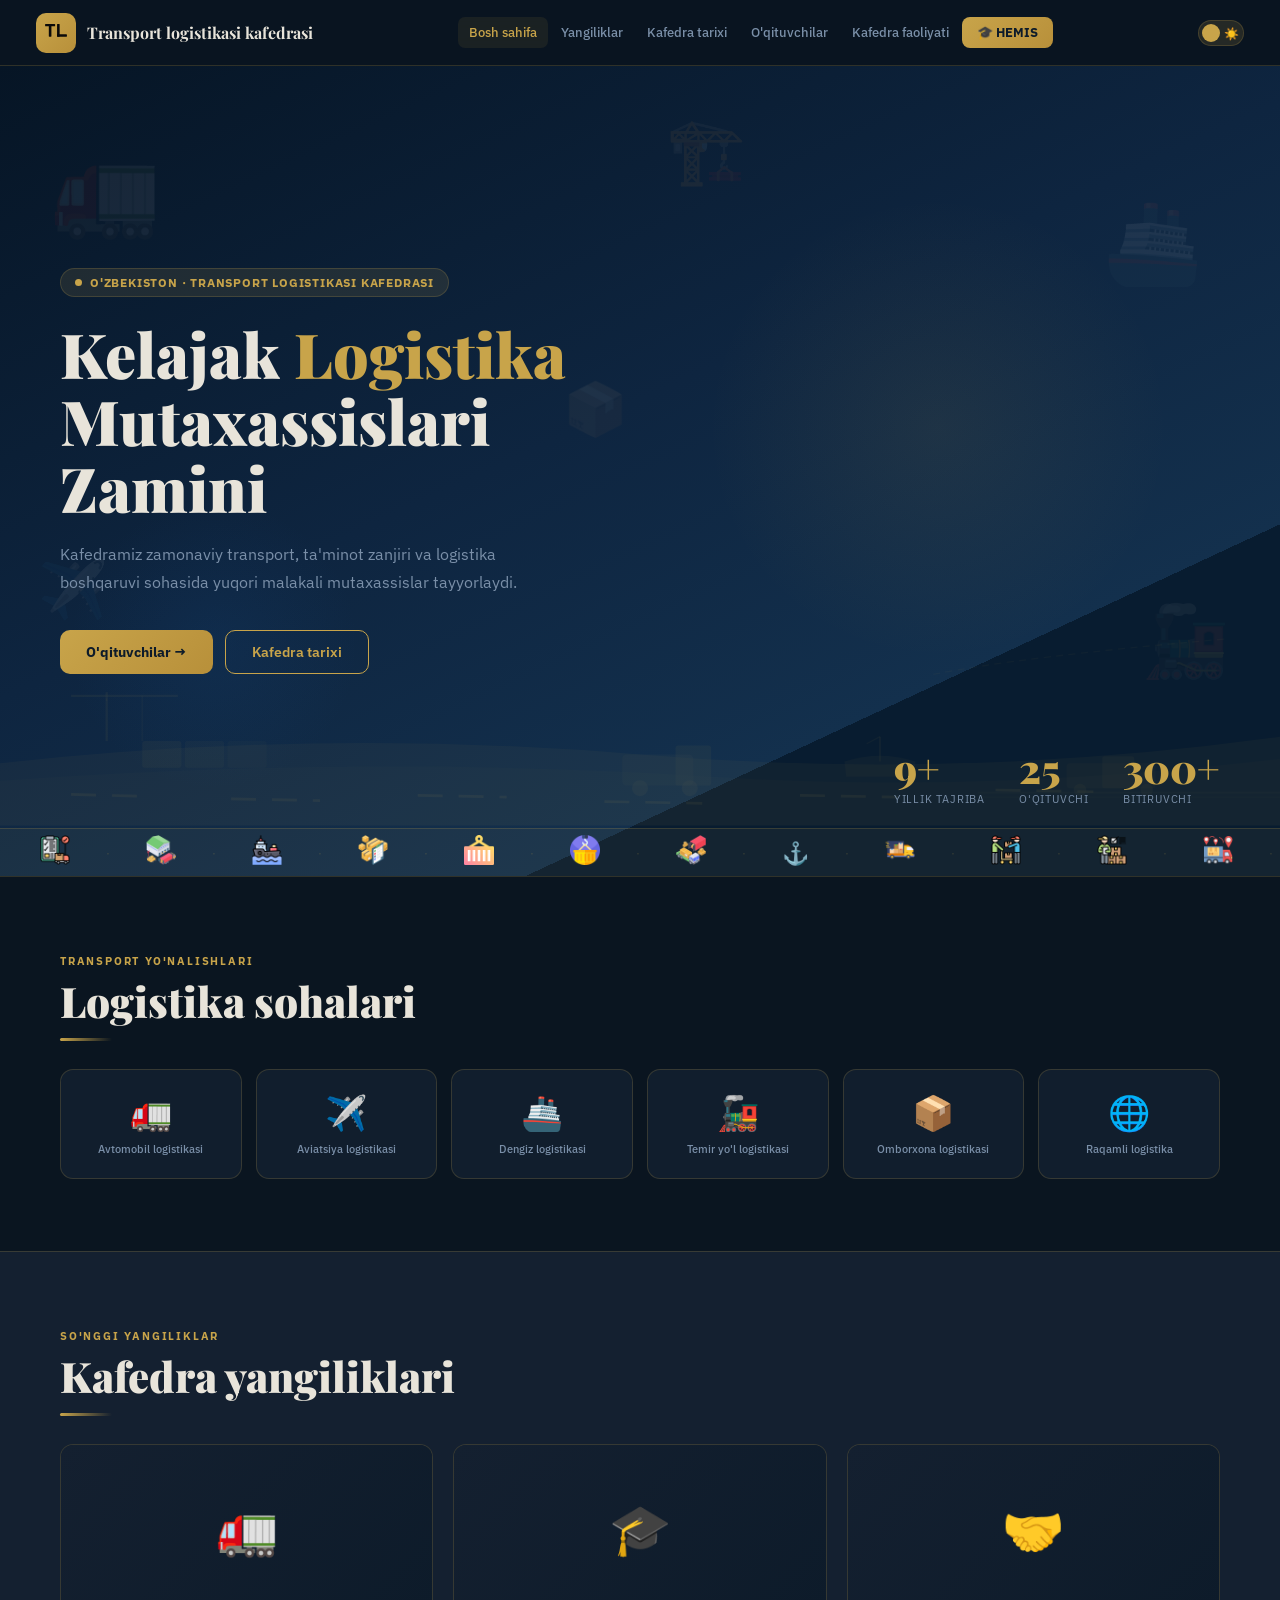
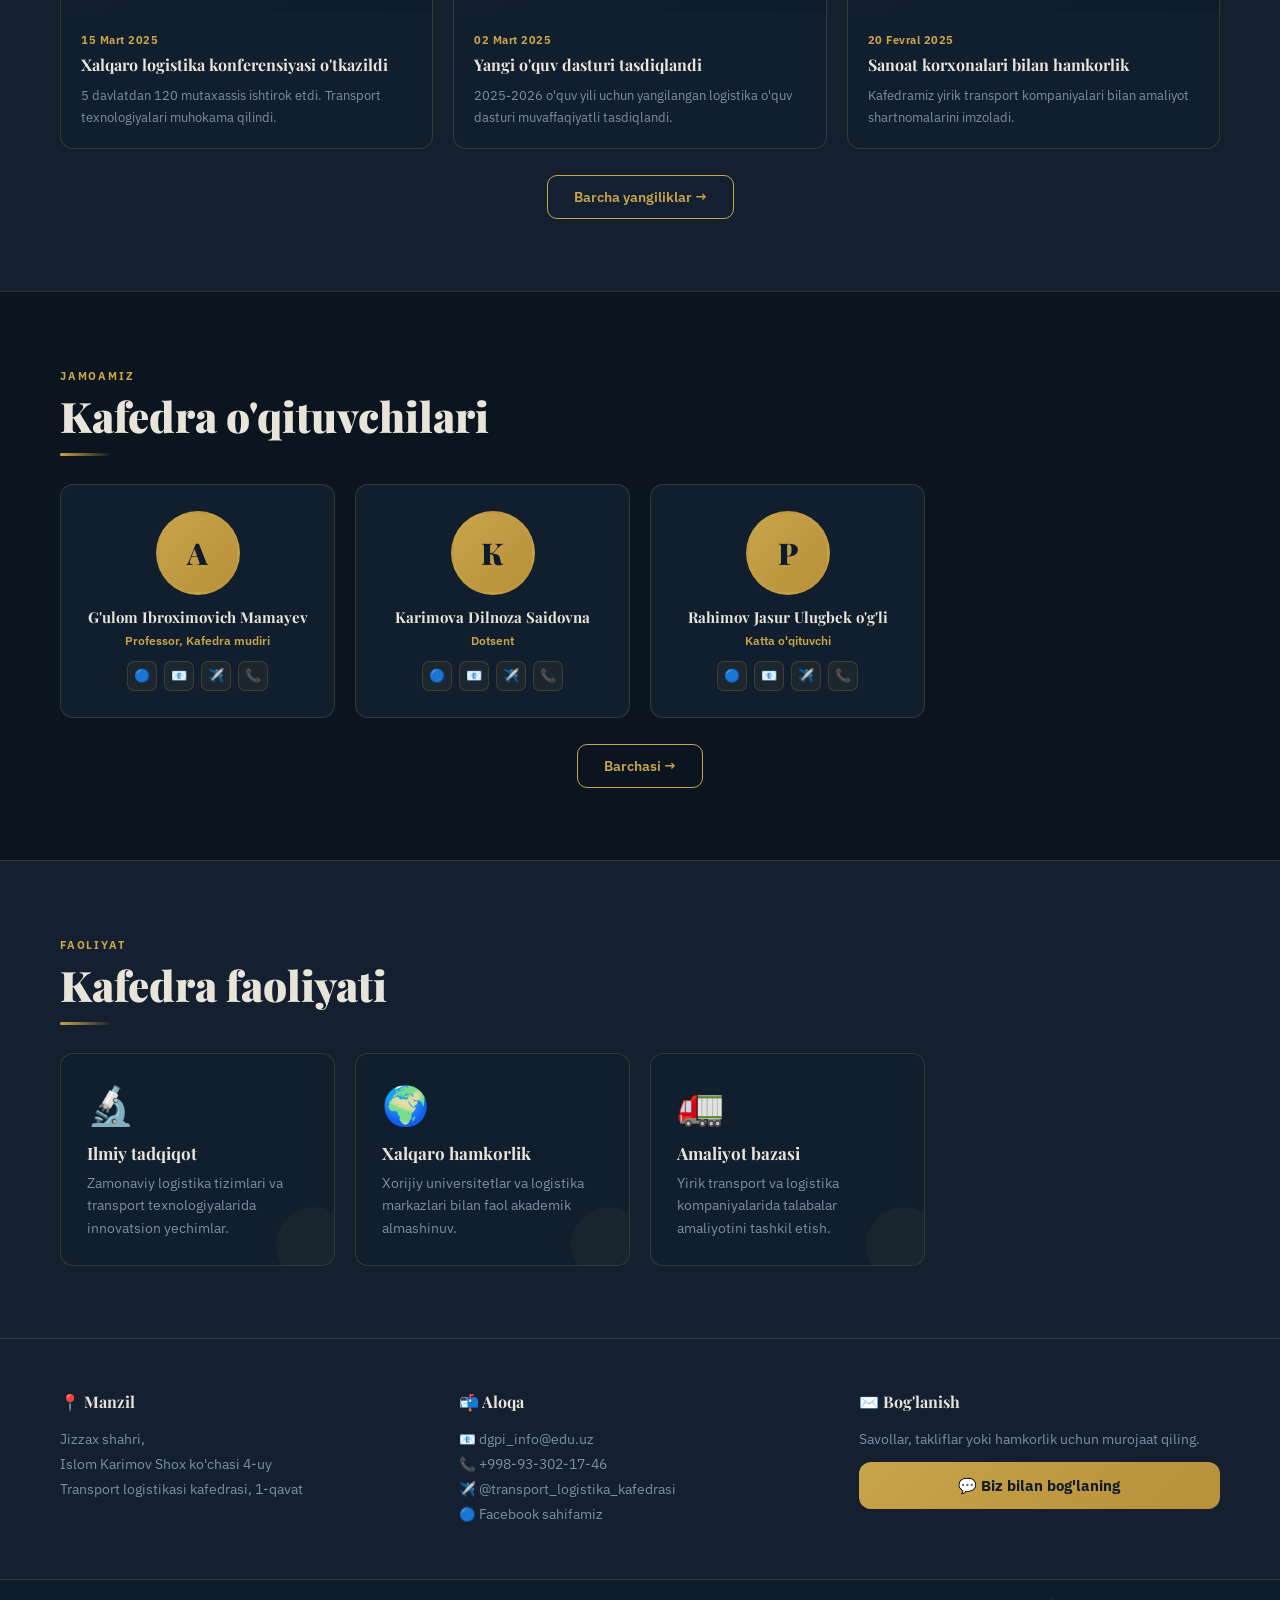
==== index.html @ 326d1587 "Add files via upload" ====
<!doctype html>
<html lang="uz" data-theme="dark">
  <head>
    <meta charset="UTF-8" />
    <meta name="viewport" content="width=device-width, initial-scale=1.0" />
    <title>Transport logistikasi kafedrasi</title>
    <link rel="preconnect" href="https://fonts.googleapis.com" />
    <link
      href="https://fonts.googleapis.com/css2?family=Playfair+Display:wght@400;700;900&family=IBM+Plex+Sans:wght@300;400;500;600&display=swap"
      rel="stylesheet"
    />
    <link rel="stylesheet" href="./style.css" />
    <link rel="icon" href="./images/icons/logo.png" />
  </head>
  <body>
    <!-- NAV -->
    <nav>
      <div class="nav-logo" onclick="showPage('home')">
        <div class="logo-box">
          <svg
            width="680"
            height="680"
            viewBox="0 0 680 680"
            xmlns="http://www.w3.org/2000/svg"
          >
            <g fill="#0a0a0a">
              <rect x="155" y="185" width="170" height="42" rx="8" />
              <rect x="218" y="185" width="44" height="220" rx="8" />
              <rect x="358" y="185" width="44" height="220" rx="8" />
              <rect x="358" y="363" width="168" height="42" rx="8" />
            </g>
          </svg>
        </div>
        <span>Transport logistikasi kafedrasi</span>
      </div>

      <div class="nav-center" id="navLinks">
        <a href="#" onclick="showPage('home')" id="nav-home" class="active"
          >Bosh sahifa</a
        >
        <a href="#" onclick="showPage('news')" id="nav-news">Yangiliklar</a>
        <a href="#" onclick="showPage('history')" id="nav-history"
          >Kafedra tarixi</a
        >
        <a href="#" onclick="showPage('teachers')" id="nav-teachers"
          >O'qituvchilar</a
        >
        <a href="#" onclick="showPage('activities')" id="nav-activities"
          >Kafedra faoliyati</a
        >
        <a href="https://hemis.uz" target="_blank" class="hemis-btn"
          >🎓 HEMIS</a
        >
      </div>

      <div class="nav-right">
        <div
          class="theme-toggle"
          id="themeToggle"
          onclick="toggleTheme()"
          title="Tun/Kun rejimi"
        >
          <span class="ti moon">🌙</span>
          <span class="ti sun">☀️</span>
        </div>
        <button class="burger" onclick="toggleBurger()">
          <span></span><span></span><span></span>
        </button>
      </div>
    </nav>

    <!-- ====== HOME ====== -->
    <div class="page active" id="page-home">
      <!-- HERO -->
      <section id="hero">
        <div class="hero-sky"></div>
        <div class="hero-glow"></div>
        <div class="hero-glow2"></div>

        <div class="float-icons">
          <div class="fi">🚛</div>
          <div class="fi">✈️</div>
          <div class="fi">🚢</div>
          <div class="fi">🚂</div>
          <div class="fi">📦</div>
          <div class="fi">🏗️</div>
        </div>

        <!-- Port/Road SVG scene -->
        <svg
          class="hero-scene-svg"
          viewBox="0 0 1440 220"
          preserveAspectRatio="none"
          xmlns="http://www.w3.org/2000/svg"
        >
          <!-- Sky horizon -->
          <path
            d="M0 150 Q360 110 720 140 Q1080 170 1440 120 L1440 220 L0 220Z"
            fill="rgba(200,164,74,0.25)"
          />
          <path
            d="M0 170 Q400 140 800 165 Q1100 185 1440 145 L1440 220 L0 220Z"
            fill="rgba(200,164,74,0.12)"
          />
          <!-- Road dashes -->
          <line
            x1="80"
            y1="185"
            x2="160"
            y2="187"
            stroke="rgba(200,164,74,0.55)"
            stroke-width="3"
            stroke-dasharray="28 18"
          />
          <line
            x1="260"
            y1="190"
            x2="360"
            y2="192"
            stroke="rgba(200,164,74,0.55)"
            stroke-width="3"
            stroke-dasharray="28 18"
          />
          <line
            x1="470"
            y1="186"
            x2="570"
            y2="188"
            stroke="rgba(200,164,74,0.55)"
            stroke-width="3"
            stroke-dasharray="28 18"
          />
          <line
            x1="680"
            y1="193"
            x2="790"
            y2="195"
            stroke="rgba(200,164,74,0.55)"
            stroke-width="3"
            stroke-dasharray="28 18"
          />
          <line
            x1="900"
            y1="186"
            x2="1010"
            y2="188"
            stroke="rgba(200,164,74,0.55)"
            stroke-width="3"
            stroke-dasharray="28 18"
          />
          <line
            x1="1120"
            y1="180"
            x2="1230"
            y2="182"
            stroke="rgba(200,164,74,0.55)"
            stroke-width="3"
            stroke-dasharray="28 18"
          />
          <!-- Shipping containers -->
          <rect
            x="160"
            y="125"
            width="44"
            height="30"
            rx="3"
            fill="rgba(200,164,74,0.28)"
          />
          <rect
            x="208"
            y="125"
            width="44"
            height="30"
            rx="3"
            fill="rgba(200,164,74,0.2)"
          />
          <rect
            x="256"
            y="125"
            width="44"
            height="30"
            rx="3"
            fill="rgba(200,164,74,0.14)"
          />
          <!-- Crane left -->
          <line
            x1="120"
            y1="70"
            x2="120"
            y2="125"
            stroke="rgba(200,164,74,0.35)"
            stroke-width="2.5"
          />
          <line
            x1="80"
            y1="74"
            x2="200"
            y2="74"
            stroke="rgba(200,164,74,0.35)"
            stroke-width="2.5"
          />
          <line
            x1="160"
            y1="74"
            x2="160"
            y2="125"
            stroke="rgba(200,164,74,0.22)"
            stroke-width="1.5"
          />
          <line
            x1="120"
            y1="80"
            x2="120"
            y2="74"
            stroke="rgba(200,164,74,0.3)"
            stroke-width="1.5"
            stroke-dasharray="3 3"
          />
          <!-- Truck silhouette -->
          <rect
            x="700"
            y="140"
            width="80"
            height="35"
            rx="5"
            fill="rgba(200,164,74,0.2)"
          />
          <rect
            x="760"
            y="130"
            width="40"
            height="45"
            rx="3"
            fill="rgba(200,164,74,0.28)"
          />
          <circle cx="720" cy="178" r="9" fill="rgba(200,164,74,0.35)" />
          <circle cx="776" cy="178" r="9" fill="rgba(200,164,74,0.35)" />
          <!-- Airplane path -->
          <path
            d="M1050 50 Q1150 30 1380 10"
            stroke="rgba(200,164,74,0.22)"
            stroke-width="1.5"
            stroke-dasharray="8 6"
            fill="none"
          />
          <!-- Ship -->
          <path
            d="M950 148 Q990 135 1030 148 L1028 165 L952 165 Z"
            fill="rgba(200,164,74,0.2)"
          />
          <line
            x1="990"
            y1="120"
            x2="990"
            y2="148"
            stroke="rgba(200,164,74,0.3)"
            stroke-width="2"
          />
          <line
            x1="975"
            y1="128"
            x2="990"
            y2="120"
            stroke="rgba(200,164,74,0.25)"
            stroke-width="1.5"
          />
          <!-- Train -->
          <rect
            x="1200"
            y="150"
            width="100"
            height="28"
            rx="4"
            fill="rgba(200,164,74,0.18)"
          />
          <rect
            x="1240"
            y="142"
            width="36"
            height="36"
            rx="3"
            fill="rgba(200,164,74,0.25)"
          />
          <circle cx="1215" cy="180" r="7" fill="rgba(200,164,74,0.3)" />
          <circle cx="1290" cy="180" r="7" fill="rgba(200,164,74,0.3)" />
          <line
            x1="1100"
            y1="183"
            x2="1440"
            y2="183"
            stroke="rgba(200,164,74,0.2)"
            stroke-width="2"
          />
          <line
            x1="1100"
            y1="188"
            x2="1440"
            y2="188"
            stroke="rgba(200,164,74,0.12)"
            stroke-width="1.5"
          />
        </svg>

        <div class="hero-content">
          <div class="hero-badge">
            <span class="pdot"></span>O'zbekiston · Transport logistikasi
            kafedrasi
          </div>
          <h1 class="htitle">
            Kelajak <span class="gold">Logistika</span
            ><br />Mutaxassislari<br />Zamini
          </h1>
          <p class="hdesc">
            Kafedramiz zamonaviy transport, ta'minot zanjiri va logistika
            boshqaruvi sohasida yuqori malakali mutaxassislar tayyorlaydi.
          </p>
          <div class="hactions">
            <a class="btn-p" href="#" onclick="showPage('teachers')"
              >O'qituvchilar →</a
            >
            <a class="btn-o" href="#" onclick="showPage('history')"
              >Kafedra tarixi</a
            >
          </div>
        </div>

        <div class="hstats">
          <div>
            <div class="sn">9+</div>
            <div class="sl">Yillik tajriba</div>
          </div>
          <div>
            <div class="sn">25</div>
            <div class="sl">O'qituvchi</div>
          </div>
          <div>
            <div class="sn">300+</div>
            <div class="sl">Bitiruvchi</div>
          </div>
        </div>

        <div class="ticker">
          <div class="ttrack">
            <span class="ico"
              ><img
                class="icon_transports"
                src="./images/icons/1.png"
                alt="Loading. . ." /></span
            ><span class="sep">·</span
            ><span class="ico"
              ><img
                class="icon_transports"
                src="./images/icons/2.png"
                alt="Loading. . ." /></span
            ><span class="sep">·</span
            ><span class="ico"
              ><img
                class="icon_transports"
                src="./images/icons/3.png"
                alt="Loading. . ." /></span
            ><span class="sep">·</span
            ><span class="ico"
              ><img
                class="icon_transports"
                src="./images/icons/4.png"
                alt="Loading. . ." /></span
            ><span class="sep">·</span
            ><span class="ico"
              ><img
                class="icon_transports"
                src="./images/icons/5.png"
                alt="Loading. . ." /></span
            ><span class="sep">·</span
            ><span class="ico"
              ><img
                class="icon_transports"
                src="./images/icons/6.png"
                alt="Loading. . ." /></span
            ><span class="sep">·</span
            ><span class="ico"
              ><img
                class="icon_transports"
                src="./images/icons/7.png"
                alt="Loading. . ." /></span
            ><span class="sep">·</span><span class="ico">⚓</span
            ><span class="sep">·</span
            ><span class="ico"
              ><img
                class="icon_transports"
                src="./images/icons/8.png"
                alt="Loading. . ." /></span
            ><span class="sep">·</span
            ><span class="ico"
              ><img
                class="icon_transports"
                src="./images/icons/9.png"
                alt="Loading. . ." /></span
            ><span class="sep">·</span
            ><span class="ico"
              ><img
                class="icon_transports"
                src="./images/icons/10.png"
                alt="Loading. . ." /></span
            ><span class="sep">·</span
            ><span class="ico"
              ><img
                class="icon_transports"
                src="./images/icons/11.png"
                alt="Loading. . ." /></span
            ><span class="sep">·</span>
            <span class="ico"
              ><img
                class="icon_transports"
                src="./images/icons/12.png"
                alt="Loading. . ." /></span
            ><span class="sep">·</span
            ><span class="ico"
              ><img
                class="icon_transports"
                src="./images/icons/13.png"
                alt="Loading. . ." /></span
            ><span class="sep">·</span
            ><span class="ico"
              ><img
                class="icon_transports"
                src="./images/icons/14.png"
                alt="Loading. . ." /></span
            ><span class="sep">·</span
            ><span class="ico"
              ><img
                class="icon_transports"
                src="./images/icons/8.png"
                alt="Loading. . ." /></span
            ><span class="sep">·</span
            ><span class="ico"
              ><img
                class="icon_transports"
                src="./images/icons/15.png"
                alt="Loading. . ." /></span
            ><span class="sep">·</span
            ><span class="ico"
              ><img
                class="icon_transports"
                src="./images/icons/16.png"
                alt="Loading. . ." /></span
            ><span class="sep">·</span
            ><span class="ico"
              ><img
                class="icon_transports"
                src="./images/icons/17.png"
                alt="Loading. . ." /></span
            ><span class="sep">·</span
            ><span class="ico"
              ><img
                class="icon_transports"
                src="./images/icons/18.png"
                alt="Loading. . ." /></span
            ><span class="sep">·</span
            ><span class="ico"
              ><img
                class="icon_transports"
                src="./images/icons/19.png"
                alt="Loading. . ." /></span
            ><span class="sep">·</span
            ><span class="ico"
              ><img
                class="icon_transports"
                src="./images/icons/20.png"
                alt="Loading. . ." /></span
            ><span class="sep">·</span
            ><span class="ico"
              ><img
                class="icon_transports"
                src="./images/icons/21.png"
                alt="Loading. . ." /></span
            ><span class="sep">·</span
            ><span class="ico"
              ><img
                class="icon_transports"
                src="./images/icons/22.png"
                alt="Loading. . ." /></span
            ><span class="sep">·</span>
          </div>
        </div>
      </section>

      <!-- Transport types -->
      <section class="sec" style="border-top: 1px solid var(--border)">
        <div class="stag">Transport yo'nalishlari</div>
        <h2 class="stitle">Logistika sohalari</h2>
        <div class="gline"></div>
        <div class="tstrip">
          <div class="tic">
            <div class="icon">🚛</div>
            <div class="lbl">Avtomobil logistikasi</div>
          </div>
          <div class="tic">
            <div class="icon">✈️</div>
            <div class="lbl">Aviatsiya logistikasi</div>
          </div>
          <div class="tic">
            <div class="icon">🚢</div>
            <div class="lbl">Dengiz logistikasi</div>
          </div>
          <div class="tic">
            <div class="icon">🚂</div>
            <div class="lbl">Temir yo'l logistikasi</div>
          </div>
          <div class="tic">
            <div class="icon">📦</div>
            <div class="lbl">Omborxona logistikasi</div>
          </div>
          <div class="tic">
            <div class="icon">🌐</div>
            <div class="lbl">Raqamli logistika</div>
          </div>
        </div>
      </section>

      <!-- News preview -->
      <section class="sec alt" style="border-top: 1px solid var(--border)">
        <div class="stag">So'nggi yangiliklar</div>
        <h2 class="stitle">Kafedra yangiliklari</h2>
        <div class="gline"></div>
        <div class="ngrid">
          <div class="ncard" onclick="showPage('news')">
            <div class="nimg">
              <div class="nimg-bg"></div>
              <div class="nimg-icon">🚛</div>
            </div>
            <div class="nbody">
              <div class="ndate">15 Mart 2025</div>
              <div class="ntitle">
                Xalqaro logistika konferensiyasi o'tkazildi
              </div>
              <div class="ntext">
                5 davlatdan 120 mutaxassis ishtirok etdi. Transport
                texnologiyalari muhokama qilindi.
              </div>
            </div>
          </div>
          <div class="ncard" onclick="showPage('news')">
            <div class="nimg">
              <div class="nimg-bg"></div>
              <div class="nimg-icon">🎓</div>
            </div>
            <div class="nbody">
              <div class="ndate">02 Mart 2025</div>
              <div class="ntitle">Yangi o'quv dasturi tasdiqlandi</div>
              <div class="ntext">
                2025-2026 o'quv yili uchun yangilangan logistika o'quv dasturi
                muvaffaqiyatli tasdiqlandi.
              </div>
            </div>
          </div>
          <div class="ncard" onclick="showPage('news')">
            <div class="nimg">
              <div class="nimg-bg"></div>
              <div class="nimg-icon">🤝</div>
            </div>
            <div class="nbody">
              <div class="ndate">20 Fevral 2025</div>
              <div class="ntitle">Sanoat korxonalari bilan hamkorlik</div>
              <div class="ntext">
                Kafedramiz yirik transport kompaniyalari bilan amaliyot
                shartnomalarini imzoladi.
              </div>
            </div>
          </div>
        </div>
        <div style="margin-top: 26px; text-align: center">
          <a class="btn-o" href="#" onclick="showPage('news')"
            >Barcha yangiliklar →</a
          >
        </div>
      </section>

      <!-- Teachers preview -->
      <section class="sec" style="border-top: 1px solid var(--border)">
        <div class="stag">Jamoamiz</div>
        <h2 class="stitle">Kafedra o'qituvchilari</h2>
        <div class="gline"></div>
        <div class="tgrid" id="homeTeachersGrid"></div>
        <div style="margin-top: 26px; text-align: center">
          <a class="btn-o" href="#" onclick="showPage('teachers')"
            >Barchasi →</a
          >
        </div>
      </section>

      <!-- Activities preview -->
      <section class="sec alt" style="border-top: 1px solid var(--border)">
        <div class="stag">Faoliyat</div>
        <h2 class="stitle">Kafedra faoliyati</h2>
        <div class="gline"></div>
        <div class="agrid">
          <div class="acard">
            <div class="aico">🔬</div>
            <h3>Ilmiy tadqiqot</h3>
            <p>
              Zamonaviy logistika tizimlari va transport texnologiyalarida
              innovatsion yechimlar.
            </p>
          </div>
          <div class="acard">
            <div class="aico">🌍</div>
            <h3>Xalqaro hamkorlik</h3>
            <p>
              Xorijiy universitetlar va logistika markazlari bilan faol akademik
              almashinuv.
            </p>
          </div>
          <div class="acard">
            <div class="aico">🚛</div>
            <h3>Amaliyot bazasi</h3>
            <p>
              Yirik transport va logistika kompaniyalarida talabalar amaliyotini
              tashkil etish.
            </p>
          </div>
        </div>
      </section>

      <div id="homeFooter"></div>
    </div>

    <!-- ====== NEWS ====== -->
    <div class="page" id="page-news">
      <section class="sec">
        <div class="stag">Barcha yangiliklar</div>
        <h2 class="stitle">Kafedra yangiliklari</h2>
        <div class="gline"></div>
        <p class="ssub">
          Kafedramiz hayotidagi so'nggi voqealar, tadbirlar va muhim e'lonlar.
        </p>
        <div class="ngrid">
          <div class="ncard">
            <div class="nimg">
              <div class="nimg-bg"></div>
              <div class="nimg-icon">🚛</div>
            </div>
            <div class="nbody">
              <div class="ndate">15 Mart 2025</div>
              <div class="ntitle">
                Xalqaro logistika konferensiyasi o'tkazildi
              </div>
              <div class="ntext">
                Kafedramiz tashkillashtirgan konferensiyada 5 davlatdan 120 dan
                ortiq mutaxassis ishtirok etdi.
              </div>
            </div>
          </div>
          <div class="ncard">
            <div class="nimg">
              <div class="nimg-bg"></div>
              <div class="nimg-icon">🎓</div>
            </div>
            <div class="nbody">
              <div class="ndate">02 Mart 2025</div>
              <div class="ntitle">Yangi o'quv dasturi tasdiqlandi</div>
              <div class="ntext">
                2025-2026 o'quv yili uchun yangilangan logistika o'quv dasturi
                muvaffaqiyatli tasdiqlandi.
              </div>
            </div>
          </div>
          <div class="ncard">
            <div class="nimg">
              <div class="nimg-bg"></div>
              <div class="nimg-icon">🤝</div>
            </div>
            <div class="nbody">
              <div class="ndate">20 Fevral 2025</div>
              <div class="ntitle">Sanoat korxonalari bilan hamkorlik</div>
              <div class="ntext">
                Kafedramiz yirik logistika kompaniyalari bilan amaliyot
                shartnomalarini imzoladi.
              </div>
            </div>
          </div>
          <div class="ncard">
            <div class="nimg">
              <div class="nimg-bg"></div>
              <div class="nimg-icon">🏆</div>
            </div>
            <div class="nbody">
              <div class="ndate">10 Fevral 2025</div>
              <div class="ntitle">Talabalar olimpiadada g'olib bo'ldi</div>
              <div class="ntext">
                Kafedramiz talabalari respublika logistika olimpiadasida
                1-o'rinni qo'lga kiritdi.
              </div>
            </div>
          </div>
          <div class="ncard">
            <div class="nimg">
              <div class="nimg-bg"></div>
              <div class="nimg-icon">📚</div>
            </div>
            <div class="nbody">
              <div class="ndate">28 Yanvar 2025</div>
              <div class="ntitle">Yangi darsliklar nashr etildi</div>
              <div class="ntext">
                Kafedra professori tomonidan yozilgan "Zamonaviy transport
                logistikasi" kitobi nashr etildi.
              </div>
            </div>
          </div>
          <div class="ncard">
            <div class="nimg">
              <div class="nimg-bg"></div>
              <div class="nimg-icon">🎯</div>
            </div>
            <div class="nbody">
              <div class="ndate">15 Yanvar 2025</div>
              <div class="ntitle">Akkreditatsiyadan muvaffaqiyatli o'tildi</div>
              <div class="ntext">
                Kafedramizning barcha ta'lim dasturlari davlat
                akkreditatsiyasidan muvaffaqiyatli o'tdi.
              </div>
            </div>
          </div>
        </div>
      </section>
      <div id="newsFooter"></div>
    </div>

    <!-- ====== HISTORY ====== -->
    <div class="page" id="page-history">
      <div class="hbanner">
        <!-- Port scene SVG bg -->
        <svg
          class="hbg"
          viewBox="0 0 500 320"
          xmlns="http://www.w3.org/2000/svg"
          fill="none"
        >
          <rect
            x="60"
            y="160"
            width="55"
            height="75"
            rx="3"
            fill="rgba(200,164,74,1)"
          />
          <rect
            x="124"
            y="180"
            width="55"
            height="55"
            rx="3"
            fill="rgba(200,164,74,0.85)"
          />
          <rect
            x="188"
            y="148"
            width="55"
            height="87"
            rx="3"
            fill="rgba(200,164,74,0.7)"
          />
          <line
            x1="110"
            y1="110"
            x2="110"
            y2="160"
            stroke="rgba(200,164,74,1)"
            stroke-width="4"
          />
          <line
            x1="65"
            y1="115"
            x2="190"
            y2="115"
            stroke="rgba(200,164,74,1)"
            stroke-width="3.5"
          />
          <line
            x1="150"
            y1="115"
            x2="150"
            y2="180"
            stroke="rgba(200,164,74,0.7)"
            stroke-width="2"
          />
          <path
            d="M0 250 Q120 220 240 250 Q360 280 500 240 L500 320 L0 320Z"
            fill="rgba(200,164,74,0.4)"
          />
          <path d="M300 195 L345 148 L390 195Z" fill="rgba(200,164,74,0.6)" />
          <line
            x1="345"
            y1="128"
            x2="345"
            y2="195"
            stroke="rgba(200,164,74,0.7)"
            stroke-width="2.5"
          />
          <path
            d="M400 210 Q430 195 460 210 L458 232 L402 232Z"
            fill="rgba(200,164,74,0.45)"
          />
          <line
            x1="430"
            y1="185"
            x2="430"
            y2="210"
            stroke="rgba(200,164,74,0.5)"
            stroke-width="2"
          />
        </svg>
        <div>
          <div class="stag">Bizning tarix</div>
          <h2 class="stitle">Kafedra tarixi</h2>
          <div class="gline"></div>
          <p
            style="
              color: var(--sub);
              font-size: 15px;
              max-width: 680px;
              line-height: 1.75;
            "
          >
            Transport logistikasi kafedrasi 2008-yilda tashkil topgan bo'lib,
            bugungi kunda zamonaviy transport va ta'minot zanjiri boshqaruvi
            sohasida O'zbekistonning etakchi ta'lim markazlaridan biriga
            aylangan.
          </p>
        </div>
      </div>

      <section class="sec">
        <div class="hlayout">
          <div>
            <div class="stag">Rasmlar galereyasi</div>
            <h3 class="stitle" style="font-size: 26px">Kafedra hayotidan</h3>
            <div class="gline"></div>
            <div class="ggrid">
              <div class="gitem big">
                <span>🏛️</span>
                <div class="glbl">Kafedra binosi</div>
              </div>
              <div class="gitem">
                <span>🎓</span>
                <div class="glbl">Bitirish marosimi</div>
              </div>
              <div class="gitem">
                <span>🔬</span>
                <div class="glbl">Laboratoriya</div>
              </div>
              <div class="gitem">
                <span>🌍</span>
                <div class="glbl">Konferensiya</div>
              </div>
              <div class="gitem">
                <span>🤝</span>
                <div class="glbl">Hamkorlar bilan</div>
              </div>
            </div>
            <p style="font-size: 12px; color: var(--sub); margin-top: 9px">
              📎 Haqiqiy rasmlarni yuklab qo'yish mumkin
            </p>
          </div>
          <div>
            <div class="stag">Kafedra mudiri</div>
            <h3 class="stitle" style="font-size: 26px">Rahbariyat</h3>
            <div class="gline"></div>
            <div class="hcard">
              <div class="hav"><img style="width: 100%; height: 100%; border-radius: 13px; object-fit: cover;" src="./images/teachers/gulom_ibroximovich_mamayev_mudir.jpg" alt="Loading. . ."></div>
              <div>
                <div class="hname">Prof. G'ulom Ibroximovich Mamayev</div>
                <div class="hrole">
                  📌 Kafedra mudiri · Iqtisodiyot fanlari doktori
                </div>
                <div class="hdescr">
                  20 yillik ilmiy-pedagogik faoliyat tajribasiga ega. 3
                  monografiya va 50 dan ortiq ilmiy maqola muallifi. Xalqaro
                  logistika assotsiatsiyasi a'zosi.
                </div>
                <div
                  style="
                    margin-top: 11px;
                    display: flex;
                    gap: 7px;
                    flex-wrap: wrap;
                  "
                >
                  <a
                    href="mailto:aliyev@university.uz"
                    class="chip"
                    style="font-size: 12px; padding: 5px 9px"
                    ><span>📧</span>Email</a
                  >
                  <a
                    href="tel:+998901234567"
                    class="chip"
                    style="font-size: 12px; padding: 5px 9px"
                    ><span>📞</span>Telefon</a
                  >
                </div>
              </div>
            </div>
            <div class="stag">Tarix</div>
            <div class="timeline">
              <div class="tli">
                <div class="tld"></div>
                <div class="tly">2017</div>
                <div class="tlt">
                  “Yer usti transport tizimlari” kafedrasi negizida “Logistika
                  va servis” kafedrasi tashkil etildi va mustaqil faoliyat
                  boshladi.
                </div>
              </div>
              <div class="tli">
                <div class="tld"></div>
                <div class="tly">2019 – 2020</div>
                <div class="tlt">
                  “Mashinasozlik texnologiyasi, mashinasozlik ishlab chiqarishni
                  jihozlash va avtomatlashtirish” bakalavriat yo‘nalishi
                  ochildi.
                </div>
              </div>
              <div class="tli">
                <div class="tld"></div>
                <div class="tly">2020 – 2021</div>
                <div class="tlt">
                  Kafedra nomi “Transport logistikasi” deb o‘zgartirildi. Shu
                  yili “Intellektual transport tizimlari” magistratura
                  mutaxassisligi yo‘lga qo‘yildi.
                </div>
              </div>
              <div class="tli">
                <div class="tld"></div>
                <div class="tly">2021</div>
                <div class="tlt">
                  Professor-o‘qituvchilar soni 25 nafarga yetdi (dotsentlar,
                  katta o‘qituvchilar va assistentlar). Xalqaro loyihalarda
                  ishtirok boshlandi (INTRAS loyihasi).
                </div>
              </div>
              <div class="tli">
                <div class="tld"></div>
                <div class="tly">2021 – 2022</div>
                <div class="tlt">
                  Xorijiy malaka oshirish dasturlari amalga oshirildi (AQSh,
                  Rossiya). Ilmiy va amaliy loyihalarda faol ishtirok kuchaydi.
                </div>
              </div>
              <div class="tli">
                <div class="tld"></div>
                <div class="tly">2022 – 2023</div>
                <div class="tlt">
                  “Samarqand aglomeratsiyasi uchun yo‘lovchilar oqimini
                  o‘rganish” loyihasi yutib olindi.
                </div>
              </div>
              <div class="tli">
                <div class="tld"></div>
                <div class="tly">2023 – 2024</div>
                <div class="tlt">
                  Sport sohasida yutuqlar qo‘lga kiritildi – “Rektor kubogi”
                  musobaqasida ketma-ket g‘alaba.
                </div>
              </div>
              <div class="tli">
                <div class="tld"></div>
                <div class="tly">Hozirgi davr</div>
                <div class="tlt">
                  3 ta bakalavriat yo‘nalishi, 1 ta magistratura mutaxassisligi, 300+ talaba va magistrlar, 25 nafar professor-o‘qituvchi faoliyat yuritmoqda
                </div>
              </div>
            </div>
          </div>
        </div>
      </section>
      <div id="historyFooter"></div>
    </div>

    <!-- ====== TEACHERS ====== -->
    <div class="page" id="page-teachers">
      <section class="sec">
        <div class="stag">Jamoamiz</div>
        <h2 class="stitle">Kafedra o'qituvchilari</h2>
        <div class="gline"></div>
        <p class="ssub">
          Tajribali va malakali o'qituvchilar jamoasi. Kartochkaga bosib to'liq
          ma'lumotni ko'ring.
        </p>
        <div class="tgrid" id="allTeachersGrid"></div>
      </section>
      <div id="teachersFooter"></div>
    </div>

    <!-- ====== TEACHER PROFILE ====== -->
    <div class="page" id="page-teacher-profile">
      <div style="padding: 12px 60px 0">
        <button class="back-btn" onclick="showPage('teachers')">
          ← O'qituvchilar ro'yxatiga qaytish
        </button>
      </div>
      <div class="pbanner" id="profileBanner"></div>
      <div class="pbody" id="profileBody"></div>
      <div id="profileFooter"></div>
    </div>

    <!-- ====== ACTIVITIES ====== -->
    <div class="page" id="page-activities">
      <section class="sec">
        <div class="stag">Faoliyatimiz</div>
        <h2 class="stitle">Kafedra faoliyati</h2>
        <div class="gline"></div>
        <p class="ssub">
          Transport logistikasi kafedrasi ilm-fan, ta'lim va amaliyot
          uchlikligida yuqori natijalar bilan faoliyat yuritadi.
        </p>
        <div class="agrid">
          <div class="acard">
            <div class="aico">🔬</div>
            <h3>Ilmiy tadqiqot</h3>
            <p>
              Zamonaviy logistika tizimlari va ta'minot zanjiri boshqaruvida
              innovatsion yechimlarni ishlab chiqish. Yiliga 30 dan ortiq maqola
              nashr etiladi.
            </p>
          </div>
          <div class="acard">
            <div class="aico">🌍</div>
            <h3>Xalqaro hamkorlik</h3>
            <p>
              Germaniya, Janubiy Koreya, Turkiya va Rossiya universitetlari
              bilan faol akademik hamkorlik va almashinuv dasturlari amalga
              oshiriladi.
            </p>
          </div>
          <div class="acard">
            <div class="aico">🚛</div>
            <h3>Amaliyot bazasi</h3>
            <p>
              Yirik transport va logistika korxonalarida talabalar amaliyotini
              tashkil etish. 15 ta kompaniya bilan shartnoma imzolangan.
            </p>
          </div>
          <div class="acard">
            <div class="aico">📊</div>
            <h3>Konsalting xizmatlari</h3>
            <p>
              Mahalliy va xorijiy kompaniyalarga logistika va transport
              tizimlarini optimallashtirish bo'yicha konsalting xizmatlari
              ko'rsatiladi.
            </p>
          </div>
          <div class="acard">
            <div class="aico">💡</div>
            <h3>Talabalar loyihalari</h3>
            <p>
              Real iqtisodiy va transport muammolarini hal etishga
              yo'naltirilgan talabalar ilmiy loyihalari va startaplarga ko'mak
              beriladi.
            </p>
          </div>
          <div class="acard">
            <div class="aico">📚</div>
            <h3>Darsliklar yaratish</h3>
            <p>
              O'zbek tilidagi zamonaviy logistika va transport boshqaruvi
              bo'yicha darsliklar va o'quv qo'llanmalarini nashr etish davom
              etmoqda.
            </p>
          </div>
        </div>
      </section>
      <div id="activitiesFooter"></div>
    </div>

    <!-- MODAL -->
    <div class="moverlay" id="contactModal">
      <div class="mbox">
        <button class="mclose" onclick="closeModal()">×</button>
        <h2>Biz bilan bog'laning</h2>
        <p class="msub">Savolingiz bo'lsa yozing — tez javob beramiz!</p>
        <div class="mform">
          <input type="text" placeholder="Ismingiz" />
          <input type="email" placeholder="Email manzilingiz" />
          <input type="text" placeholder="Mavzu" />
          <textarea placeholder="Xabaringiz..."></textarea>
          <button class="cbtn" onclick="closeModal()">📤 Yuborish</button>
        </div>
      </div>
    </div>

    <!-- FOOTER TEMPLATE -->
    <template id="ftpl">
      <div class="cfooter">
        <div class="cc">
          <h4>📍 Manzil</h4>
          <p>
            Jizzax shahri,<br />Islom Karimov Shox ko'chasi 4-uy<br />Transport
            logistikasi kafedrasi, 1-qavat
          </p>
        </div>
        <div class="cc">
          <h4>📬 Aloqa</h4>
          <a href="mailto:dgpi_info@edu.uz">📧 dgpi_info@edu.uz</a>
          <a href="tel:+998933021746">📞 +998-93-302-17-46</a>
          <a href="https://t.me/transport_logistika_kafedrasi" target="_blank"
            >✈️ @transport_logistika_kafedrasi</a
          >
          <a href="https://www.facebook.com/jizpiuz" target="_blank"
            >🔵 Facebook sahifamiz</a
          >
        </div>
        <div class="cc">
          <h4>✉️ Bog'lanish</h4>
          <p>Savollar, takliflar yoki hamkorlik uchun murojaat qiling.</p>
          <button class="cbtn" onclick="openModal()">
            💬 Biz bilan bog'laning
          </button>
        </div>
      </div>
      <div class="fbar">
        <span
          ><a href="https://blackhole.uz/" target="_blank">© 2025 BlackHole.</a> Barcha huquqlar
          himoyalangan.</span
        >
        <span
          >🎓
          <a href="https://hemis.uz" target="_blank"
            >HEMIS platformasiga o'tish →</a
          ></span
        >
      </div>
    </template>

    <script src="./app.js"></script>
  </body>
</html>
---- style.css ----
:root {    --accent: #c8a44a;    --accent2: #e8c87a;    --ar: 200, 164, 74;}[data-theme="dark"] {    --bg: #0a1520;    --navy: #0d1b2a;    --deep: #142030;    --card: #111e2d;    --card2: #162231;    --border: rgba(200, 164, 74, .2);    --border2: rgba(200, 164, 74, .1);    --text: #e8e4da;    --sub: #7a8fa8;    --nav-bg: rgba(10, 21, 32, .97);    --sh: rgba(0, 0, 0, .5);    --ifill: rgba(200, 164, 74, .06);}[data-theme="light"] {    --bg: #f0ede6;    --navy: #e4dfd5;    --deep: #dbd5ca;    --card: #ffffff;    --card2: #f5f2ec;    --border: rgba(130, 90, 10, .18);    --border2: rgba(130, 90, 10, .09);    --text: #1a2535;    --sub: #5a6a7e;    --nav-bg: rgba(240, 237, 230, .97);    --sh: rgba(0, 0, 0, .1);    --ifill: rgba(180, 130, 10, .05);}* {    margin: 0;    padding: 0;    box-sizing: border-box;}html {    scroll-behavior: smooth;}body {    font-family: 'IBM Plex Sans', sans-serif;    background: var(--bg);    color: var(--text);    overflow-x: hidden;    transition: background .3s, color .3s;}/* NAV */nav {    position: fixed;    top: 0;    left: 0;    right: 0;    z-index: 1000;    background: var(--nav-bg);    backdrop-filter: blur(14px);    border-bottom: 1px solid var(--border);    display: flex;    align-items: center;    justify-content: space-between;    padding: 0 36px;    height: 66px;    transition: background .3s, border-color .3s;}.nav-logo {    display: flex;    align-items: center;    gap: 11px;    text-decoration: none;    cursor: pointer;}.logo-box {    width: 40px;    height: 40px;    border-radius: 10px;    background: linear-gradient(135deg, var(--accent), #b8903a);    display: flex;    align-items: center;    justify-content: center;}.nav-logo span {    font-family: 'Playfair Display', serif;    font-size: 16px;    color: var(--text);    font-weight: 700;    transition: color .3s;}.nav-center {    display: flex;    align-items: center;    gap: 2px;}.nav-center a {    text-decoration: none;    color: var(--sub);    font-size: 13px;    font-weight: 500;    padding: 7px 11px;    border-radius: 7px;    transition: all .2s;}.nav-center a:hover,.nav-center a.active {    color: var(--accent);    background: rgba(var(--ar), .09);}.hemis-btn {    background: linear-gradient(135deg, var(--accent), #b8903a) !important;    color: #0d1b2a !important;    font-weight: 700 !important;    border-radius: 8px !important;    padding: 7px 15px !important;}.hemis-btn:hover {    opacity: .88;    transform: translateY(-1px);    box-shadow: 0 4px 14px rgba(var(--ar), .35) !important;}.nav-right {    display: flex;    align-items: center;    gap: 10px;}.theme-toggle {    width: 46px;    height: 26px;    background: rgba(var(--ar), .15);    border: 1.5px solid var(--border);    border-radius: 13px;    cursor: pointer;    position: relative;    transition: all .3s;    flex-shrink: 0;}.theme-toggle::after {    content: '';    position: absolute;    top: 3px;    left: 3px;    width: 18px;    height: 18px;    border-radius: 50%;    background: var(--accent);    transition: transform .3s;}[data-theme="light"] .theme-toggle::after {    transform: translateX(20px);}.ti {    position: absolute;    top: 50%;    transform: translateY(-50%);    font-size: 12px;    pointer-events: none;}.ti.moon {    left: 5px;}.ti.sun {    right: 4px;}.burger {    display: none;    flex-direction: column;    gap: 5px;    cursor: pointer;    padding: 5px;    background: none;    border: none;}.burger span {    width: 22px;    height: 2px;    background: var(--accent);    border-radius: 2px;    display: block;    transition: .3s;}/* PAGE */.page {    display: none;    min-height: 100vh;    padding-top: 66px;}.page.active {    display: block;}/* HERO */#hero {    position: relative;    min-height: 90vh;    display: flex;    align-items: center;    overflow: hidden;}.hero-sky {    position: absolute;    inset: 0;    background: linear-gradient(155deg, #061525 0%, #0e2540 45%, #13304d 75%, #081c30 10%);
    transition: background .3s;}[data-theme="light"] .hero-sky {    background: linear-gradient(155deg, #c2d8ef 0%, #d0e5f7 45%, #deeeff 75%, #c8dced 10%);
}.hero-glow {    position: absolute;    top: 15%;    right: 8%;    width: 480px;    height: 480px;    border-radius: 50%;    background: radial-gradient(circle, rgba(var(--ar), .08) 0%, transparent 68%);    pointer-events: none;}.hero-glow2 {    position: absolute;    bottom: 10%;    left: 5%;    width: 300px;    height: 300px;    border-radius: 50%;    background: radial-gradient(circle, rgba(26, 90, 160, .12) 0%, transparent 68%);    pointer-events: none;}/* Floating bg icons */.float-icons {    position: absolute;    inset: 0;    pointer-events: none;    overflow: hidden;}.fi {    position: absolute;    animation: floatY 18s ease-in-out infinite;    filter: grayscale(.3);}[data-theme="dark"] .fi {    opacity: .07;}[data-theme="light"] .fi {    opacity: .09;}.fi:nth-child(1) {    top: 8%;    left: 4%;    font-size: 88px;    animation-duration: 22s;}.fi:nth-child(2) {    top: 60%;    left: 3%;    font-size: 56px;    animation-duration: 17s;    animation-delay: -5s;}.fi:nth-child(3) {    top: 15%;    right: 6%;    font-size: 80px;    animation-duration: 25s;    animation-delay: -8s;}.fi:nth-child(4) {    top: 65%;    right: 4%;    font-size: 70px;    animation-duration: 20s;    animation-delay: -3s;}.fi:nth-child(5) {    top: 38%;    left: 44%;    font-size: 52px;    animation-duration: 30s;    animation-delay: -12s;}.fi:nth-child(6) {    top: 5%;    left: 52%;    font-size: 64px;    animation-duration: 16s;    animation-delay: -6s;}@keyframes floatY {    0%,    100% {        transform: translateY(0)rotate(0);    }    33% {        transform: translateY(-20px)rotate(4deg);    }    66% {        transform: translateY(12px)rotate(-3deg);    }}/* Road/Port SVG bg */.hero-scene-svg {    position: absolute;    bottom: 50px;    left: 0;    right: 0;    width: 100%;    pointer-events: none;}[data-theme="dark"] .hero-scene-svg {    opacity: .18;}[data-theme="light"] .hero-scene-svg {    opacity: .15;}.hero-content {    position: relative;    z-index: 3;    max-width: 680px;    padding: 56px 60px;}.hero-badge {    display: inline-flex;    align-items: center;    gap: 8px;    background: rgba(var(--ar), .12);    border: 1px solid var(--border);    color: var(--accent);    font-size: 11.5px;    font-weight: 700;    padding: 6px 14px;    border-radius: 20px;    letter-spacing: .8px;    text-transform: uppercase;    margin-bottom: 24px;}.pdot {    width: 7px;    height: 7px;    background: var(--accent);    border-radius: 50%;    animation: pdot 2s infinite;}@keyframes pdot {    0%,    100% {        opacity: 1;        transform: scale(1);    }    50% {        opacity: .3;        transform: scale(.7);    }}h1.htitle {    font-family: 'Playfair Display', serif;    font-size: clamp(34px, 5vw, 62px);    font-weight: 900;    line-height: 1.08;    color: var(--text);    margin-bottom: 18px;    transition: color .3s;}h1.htitle .gold {    color: var(--accent);}.hdesc {    font-size: 16px;    color: var(--sub);    line-height: 1.75;    margin-bottom: 34px;    max-width: 500px;}.hactions {    display: flex;    gap: 12px;    flex-wrap: wrap;}.btn-p {    background: linear-gradient(135deg, var(--accent), #b8903a);    color: #0d1b2a;    font-weight: 700;    font-size: 14px;    padding: 13px 26px;    border-radius: 10px;    border: none;    cursor: pointer;    text-decoration: none;    display: inline-block;    transition: all .25s;    font-family: 'IBM Plex Sans', sans-serif;}.btn-p:hover {    transform: translateY(-2px);    box-shadow: 0 8px 24px rgba(var(--ar), .4);}.btn-o {    background: transparent;    color: var(--accent);    border: 1.5px solid var(--accent);    font-weight: 600;    font-size: 14px;    padding: 12px 26px;    border-radius: 10px;    cursor: pointer;    text-decoration: none;    display: inline-block;    transition: all .25s;    font-family: 'IBM Plex Sans', sans-serif;}.btn-o:hover {    background: rgba(var(--ar), .09);    transform: translateY(-2px);}.hstats {    position: absolute;    right: 60px;    bottom: 70px;    display: flex;    gap: 34px;    z-index: 3;}.sn {    font-family: 'Playfair Display', serif;    font-size: 40px;    font-weight: 900;    color: var(--accent);    line-height: 1;}.sl {    font-size: 10.5px;    color: var(--sub);    text-transform: uppercase;    letter-spacing: .8px;    margin-top: 4px;}/* Ticker */.ticker {    position: absolute;    bottom: 0;    left: 0;    right: 0;    height: 48px;    background: rgba(var(--ar), .06);    border-top: 1px solid var(--border);    overflow: hidden;    display: flex;    align-items: center;    z-index: 3;}.ttrack {    display: flex;    gap: 36px;    align-items: center;    animation: tscroll 32s linear infinite;    white-space: nowrap;    padding-left: 40px;}.ttrack span.ico {    font-size: 22px;}.ttrack span.sep {    color: var(--border);    font-size: 12px;}@keyframes tscroll {    0% {        transform: translateX(0);    }    100% {        transform: translateX(-50%);    }}/* SECTIONS */.sec {    padding: 72px 60px;    transition: background .3s;}.sec.alt {    background: var(--deep);}.stag {    display: inline-block;    color: var(--accent);    font-size: 11px;    font-weight: 700;    letter-spacing: 1.8px;    text-transform: uppercase;    margin-bottom: 9px;}.stitle {    font-family: 'Playfair Display', serif;    font-size: clamp(24px, 3.5vw, 42px);    font-weight: 900;    color: var(--text);    line-height: 1.15;    margin-bottom: 13px;    transition: color .3s;}.ssub {    color: var(--sub);    font-size: 15px;    line-height: 1.72;    max-width: 600px;    margin-bottom: 42px;}.gline {    width: 52px;    height: 3px;    background: linear-gradient(90deg, var(--accent), transparent);    margin-bottom: 28px;    border-radius: 2px;}/* Transport strip */.tstrip {    display: grid;    grid-template-columns: repeat(6, 1fr);    gap: 14px;    margin-bottom: 0;}.tic {    background: var(--card);    border: 1px solid var(--border);    border-radius: 13px;    padding: 20px 12px;    text-align: center;    transition: all .3s;    cursor: default;}.tic:hover {    border-color: var(--accent);    transform: translateY(-3px);    background: rgba(var(--ar), .05);}.tic .icon {    font-size: 34px;    margin-bottom: 8px;}.tic .lbl {    font-size: 11px;    color: var(--sub);    font-weight: 500;    line-height: 1.4;}/* NEWS */.ngrid {    display: grid;    grid-template-columns: repeat(auto-fill, minmax(290px, 1fr));    gap: 20px;}.ncard {    background: var(--card);    border: 1px solid var(--border);    border-radius: 13px;    overflow: hidden;    transition: all .3s;    cursor: pointer;}.ncard:hover {    transform: translateY(-5px);    border-color: var(--accent);    box-shadow: 0 12px 32px var(--sh);}.nimg {    width: 100%;    height: 168px;    display: flex;    align-items: center;    justify-content: center;    font-size: 50px;    position: relative;    overflow: hidden;}.nimg-bg {    position: absolute;    inset: 0;    background: linear-gradient(135deg, var(--deep), var(--navy));}.nimg-icon {    position: relative;    z-index: 1;}.nbody {    padding: 20px;}.ndate {    font-size: 11px;    color: var(--accent);    font-weight: 700;    letter-spacing: .5px;    margin-bottom: 7px;}.ntitle {    font-family: 'Playfair Display', serif;    font-size: 16px;    color: var(--text);    font-weight: 700;    line-height: 1.38;    margin-bottom: 9px;}.ntext {    font-size: 13px;    color: var(--sub);    line-height: 1.65;}/* TEACHERS */.tgrid {    display: grid;    grid-template-columns: repeat(auto-fill, minmax(228px, 1fr));    gap: 20px;}.tcard {    background: var(--card);    border: 1px solid var(--border);    border-radius: 13px;    padding: 26px 20px;    text-align: center;    transition: all .3s;    cursor: pointer;    position: relative;    overflow: hidden;}.tcard::before {    content: '';    position: absolute;    top: 0;    left: 0;    right: 0;    height: 3px;    background: linear-gradient(90deg, transparent, var(--accent), transparent);    opacity: 0;    transition: .3s;}.tcard:hover {    transform: translateY(-4px);    border-color: var(--accent);    box-shadow: 0 10px 28px var(--sh);}.tcard:hover::before {    opacity: 1;}.tav {    width: 84px;    height: 84px;    border-radius: 50%;    display: flex;    align-items: center;    justify-content: center;    background: linear-gradient(135deg, var(--accent), #b8903a);    font-family: 'Playfair Display', serif;    font-size: 30px;    font-weight: 900;    color: #0d1b2a;    margin: 0 auto 13px;    border: 3px solid rgba(var(--ar), .2);}.tname {    font-family: 'Playfair Display', serif;    font-size: 15px;    color: var(--text);    font-weight: 700;    margin-bottom: 5px;    line-height: 1.3;}.tpos {    font-size: 11.5px;    color: var(--accent);    font-weight: 600;    margin-bottom: 13px;}.tsocials {    display: flex;    justify-content: center;    gap: 7px;}.soc {    width: 30px;    height: 30px;    border-radius: 7px;    background: var(--ifill);    border: 1px solid var(--border);    display: flex;    align-items: center;    justify-content: center;    font-size: 13px;    text-decoration: none;    color: var(--accent);    transition: all .2s;}.soc:hover {    background: var(--accent);    color: #0d1b2a;    border-color: var(--accent);    transform: scale(1.12);}/* HISTORY */.hbanner {    padding: 56px 60px;    border-bottom: 1px solid var(--border);    background: var(--deep);    position: relative;    overflow: hidden;    transition: background .3s;}.hbg {    position: absolute;    right: 0;    top: 0;    bottom: 0;    width: 48%;    pointer-events: none;}[data-theme="dark"] .hbg {    opacity: .08;}[data-theme="light"] .hbg {    opacity: .07;}.hlayout {    display: grid;    grid-template-columns: 1fr 1fr;    gap: 48px;    align-items: start;}.ggrid {    display: grid;    grid-template-columns: 1fr 1fr;    gap: 10px;}.gitem {    border-radius: 12px;    border: 1px solid var(--border);    background: var(--card2);    aspect-ratio: 4/3;    display: flex;    align-items: center;    justify-content: center;    font-size: 42px;    cursor: pointer;    transition: all .3s;    overflow: hidden;    position: relative;}.gitem:hover {    border-color: var(--accent);    transform: scale(1.03);}.gitem.big {    grid-column: span 2;    aspect-ratio: 16/7;    font-size: 58px;}.glbl {    position: absolute;    bottom: 0;    left: 0;    right: 0;    background: linear-gradient(to top, rgba(0, 0, 0, .6), transparent);    padding: 7px 10px;    font-size: 11px;    color: #fff;    font-weight: 600;}.hcard {    background: var(--card);    border: 1px solid var(--border);    border-radius: 15px;    padding: 26px;    display: flex;    gap: 20px;    align-items: flex-start;    margin-bottom: 28px;}.hav {    width: 86px;    height: 86px;    border-radius: 13px;    flex-shrink: 0;    background: linear-gradient(135deg, var(--accent), #b8903a);    display: flex;    align-items: center;    justify-content: center;    font-family: 'Playfair Display', serif;    font-size: 32px;    font-weight: 900;    color: #0d1b2a;}.hname {    font-family: 'Playfair Display', serif;    font-size: 18px;    color: var(--text);    font-weight: 700;    margin-bottom: 4px;}.hrole {    color: var(--accent);    font-size: 12.5px;    font-weight: 600;    margin-bottom: 9px;}.hdescr {    color: var(--sub);    font-size: 13.5px;    line-height: 1.7;}.timeline {    padding-left: 34px;    position: relative;}.timeline::before {    content: '';    position: absolute;    left: 9px;    top: 6px;    bottom: 0;    width: 2px;    background: linear-gradient(to bottom, var(--accent), transparent);}.tli {    position: relative;    margin-bottom: 26px;}.tld {    position: absolute;    left: -29px;    top: 4px;    width: 11px;    height: 11px;    background: var(--accent);    border-radius: 50%;    border: 2px solid var(--bg);}.tly {    color: var(--accent);    font-size: 11.5px;    font-weight: 700;    letter-spacing: .5px;    margin-bottom: 3px;}.tlt {    color: var(--sub);    font-size: 13.5px;    line-height: 1.65;}/* PROFILE */.pbanner {    background: var(--deep);    padding: 52px 60px;    border-bottom: 1px solid var(--border);    position: relative;    overflow: hidden;    display: flex;    gap: 34px;    align-items: center;    transition: background .3s;}.pbg {    position: absolute;    right: 0;    top: 0;    bottom: 0;    width: 44%;    pointer-events: none;}[data-theme="dark"] .pbg {    opacity: .07;}[data-theme="light"] .pbg {    opacity: .06;}.pbav {    width: 126px;    height: 126px;    border-radius: 19px;    flex-shrink: 0;    background: linear-gradient(135deg, var(--accent), #b8903a);    display: flex;    align-items: center;    justify-content: center;    font-family: 'Playfair Display', serif;    font-size: 48px;    font-weight: 900;    color: #0d1b2a;    border: 3px solid rgba(var(--ar), .3);    position: relative;    z-index: 1;}.pinfo {    position: relative;    z-index: 1;}.pinfo h1 {    font-family: 'Playfair Display', serif;    font-size: clamp(20px, 3vw, 34px);    color: var(--text);    margin-bottom: 6px;    transition: color .3s;}.prole {    color: var(--accent);    font-size: 13.5px;    font-weight: 600;    margin-bottom: 12px;}.pbio {    color: var(--sub);    font-size: 14px;    max-width: 540px;    line-height: 1.7;}.chips {    display: flex;    flex-wrap: wrap;    gap: 9px;    margin-top: 16px;}.chip {    display: inline-flex;    align-items: center;    gap: 6px;    background: rgba(var(--ar), .08);    border: 1px solid var(--border);    color: var(--text);    font-size: 13px;    padding: 7px 12px;    border-radius: 8px;    text-decoration: none;    transition: .2s;}.chip:hover {    background: rgba(var(--ar), .18);    border-color: var(--accent);}.pbody {    display: grid;    grid-template-columns: 2fr 1fr;    gap: 32px;    padding: 48px 60px;}.icard {    background: var(--card);    border: 1px solid var(--border);    border-radius: 13px;    padding: 24px;    margin-bottom: 18px;}.icard h3 {    font-family: 'Playfair Display', serif;    color: var(--accent);    font-size: 15px;    margin-bottom: 13px;    padding-bottom: 11px;    border-bottom: 1px solid var(--border);}.ir {    display: flex;    gap: 10px;    margin-bottom: 10px;    font-size: 13.5px;    align-items: baseline;}.ir .lb {    color: var(--sub);    min-width: 128px;    flex-shrink: 0;}.ir .vl {    color: var(--text);}/* ACTIVITIES */.agrid {    display: grid;    grid-template-columns: repeat(auto-fill, minmax(265px, 1fr));    gap: 20px;}.acard {    background: var(--card);    border: 1px solid var(--border);    border-radius: 13px;    padding: 26px;    transition: all .3s;    position: relative;    overflow: hidden;}.acard::after {    content: '';    position: absolute;    bottom: -18px;    right: -18px;    width: 76px;    height: 76px;    border-radius: 50%;    background: rgba(var(--ar), .04);    transition: .3s;}.acard:hover {    border-color: var(--accent);    transform: translateY(-3px);    box-shadow: 0 10px 26px var(--sh);}.acard:hover::after {    width: 120px;    height: 120px;    background: rgba(var(--ar), .07);}.aico {    font-size: 38px;    margin-bottom: 13px;    position: relative;    z-index: 1;}.acard h3 {    font-family: 'Playfair Display', serif;    font-size: 17px;    color: var(--text);    margin-bottom: 8px;    position: relative;    z-index: 1;}.acard p {    color: var(--sub);    font-size: 13.5px;    line-height: 1.65;    position: relative;    z-index: 1;}/* FOOTER */.cfooter {    background: var(--deep);    border-top: 1px solid var(--border);    padding: 52px 60px;    display: grid;    grid-template-columns: 1fr 1fr 1fr;    gap: 38px;    transition: background .3s;}.cc h4 {    font-family: 'Playfair Display', serif;    color: var(--text);    font-size: 16px;    margin-bottom: 15px;}.cc p,.cc a {    color: var(--sub);    font-size: 13.5px;    line-height: 1.85;    text-decoration: none;    display: block;}.cc a:hover {    color: var(--accent);}.cbtn {    background: linear-gradient(135deg, var(--accent), #b8903a);    color: #0d1b2a;    font-weight: 700;    font-size: 15px;    padding: 14px 26px;    border-radius: 12px;    border: none;    cursor: pointer;    width: 100%;    margin-top: 10px;    font-family: 'IBM Plex Sans', sans-serif;    transition: all .25s;}.cbtn:hover {    opacity: .88;    transform: translateY(-2px);    box-shadow: 0 8px 22px rgba(var(--ar), .3);}.fbar {    background: var(--navy);    border-top: 1px solid var(--border);    padding: 17px 60px;    display: flex;    justify-content: space-between;    align-items: center;    font-size: 12px;    color: var(--sub);    transition: background .3s;}.fbar a {    color: var(--accent);    text-decoration: none;}.fbar a:hover {    text-decoration: underline;}/* BACK */.back-btn {    display: inline-flex;    align-items: center;    gap: 7px;    color: var(--accent);    font-size: 13px;    font-weight: 600;    cursor: pointer;    background: none;    border: none;    font-family: 'IBM Plex Sans', sans-serif;    padding: 10px 0;    transition: .2s;}.back-btn:hover {    gap: 11px;}/* MODAL */.moverlay {    position: fixed;    inset: 0;    background: rgba(0, 0, 0, .72);    backdrop-filter: blur(8px);    z-index: 2000;    display: none;    align-items: center;    justify-content: center;    padding: 20px;}.moverlay.open {    display: flex;}.mbox {    background: var(--deep);    border: 1px solid var(--border);    border-radius: 20px;    padding: 36px;    max-width: 460px;    width: 100%;    position: relative;    box-shadow: 0 24px 64px rgba(0, 0, 0, .5);    transition: background .3s, border-color .3s;}.mclose {    position: absolute;    top: 14px;    right: 14px;    background: rgba(var(--ar), .1);    border: 1px solid var(--border);    color: var(--accent);    width: 30px;    height: 30px;    border-radius: 8px;    cursor: pointer;    font-size: 17px;    display: flex;    align-items: center;    justify-content: center;}.mbox h2 {    font-family: 'Playfair Display', serif;    font-size: 23px;    color: var(--text);    margin-bottom: 7px;}.mbox .msub {    color: var(--sub);    font-size: 14px;    margin-bottom: 20px;}.mform input,.mform textarea {    width: 100%;    background: rgba(var(--ar), .05);    border: 1px solid var(--border);    border-radius: 10px;    color: var(--text);    font-family: 'IBM Plex Sans', sans-serif;    font-size: 14px;    padding: 12px 15px;    margin-bottom: 11px;    transition: .2s;    outline: none;}.mform input:focus,.mform textarea:focus {    border-color: var(--accent);}.mform textarea {    resize: vertical;    min-height: 94px;}/* RESPONSIVE */@media(max-width:1040px) {    .tstrip {        grid-template-columns: repeat(3, 1fr);    }    .hlayout,    .pbody {        grid-template-columns: 1fr;    }    .cfooter {        grid-template-columns: 1fr 1fr;    }}@media(max-width:768px) {    nav {        padding: 0 18px;    }    .nav-center {        display: none;        flex-direction: column;        position: fixed;        top: 66px;        left: 0;        right: 0;        background: var(--nav-bg);        padding: 14px;        border-bottom: 1px solid var(--border);        z-index: 999;    }    .nav-center.open {        display: flex;    }    .burger {        display: flex;    }    .sec {        padding: 46px 20px;    }    .hbanner,    .pbanner {        padding: 34px 20px;        flex-direction: column;    }    .hbanner {        flex-direction: column;    }    .cfooter {        grid-template-columns: 1fr;        padding: 36px 20px;    }    .fbar {        flex-direction: column;        gap: 7px;        text-align: center;        padding: 14px 20px;    }    .hero-content {        padding: 36px 20px;    }    .hstats {        position: static;        padding: 0 20px 34px;        gap: 22px;    }    .tstrip {        grid-template-columns: repeat(2, 1fr);    }    .pbody {        padding: 32px 20px;    }    .ggrid {        grid-template-columns: 1fr;    }    .gitem.big {        grid-column: span 1;    }}@media(max-width:480px) {    .ngrid,    .tgrid {        grid-template-columns: 1fr;    }    .tstrip {        grid-template-columns: repeat(2, 1fr);    }    h1.htitle {        font-size: 30px;    }} .icon_transports { width: 30px; height: 30px }
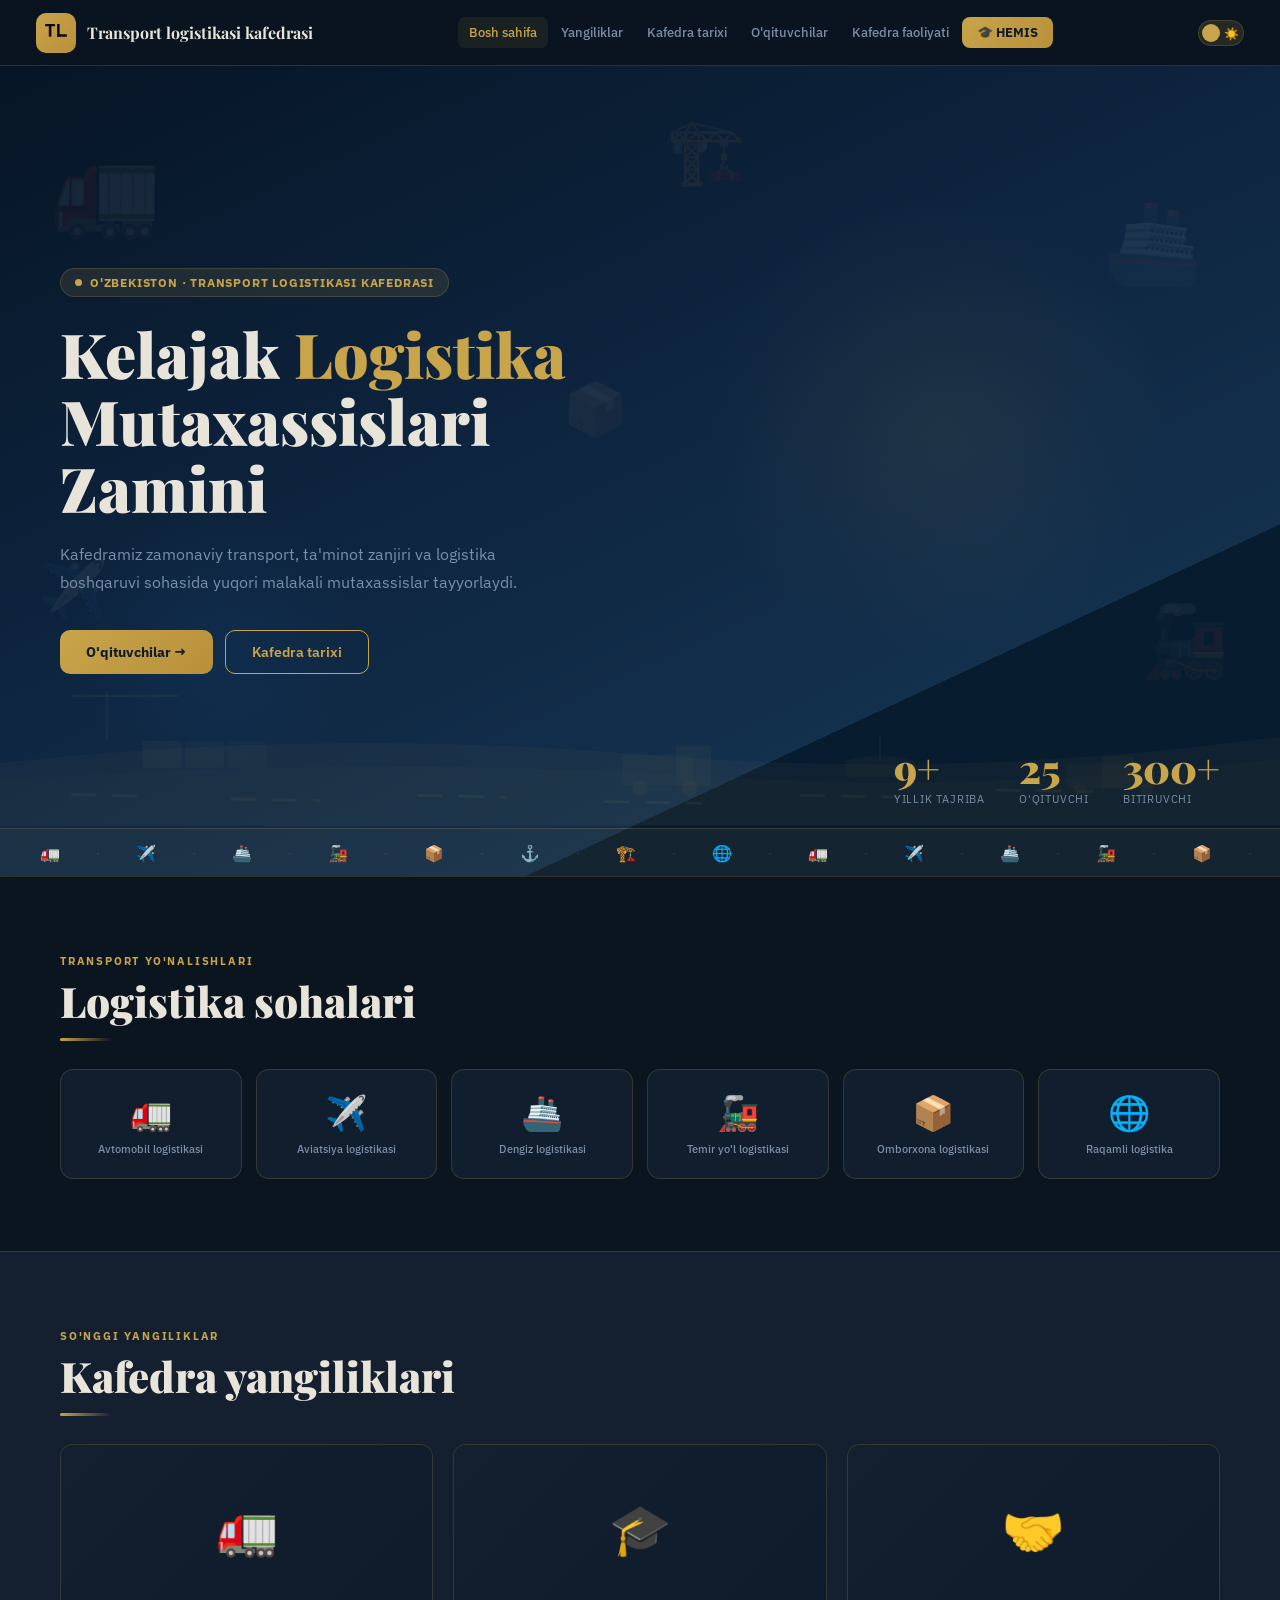
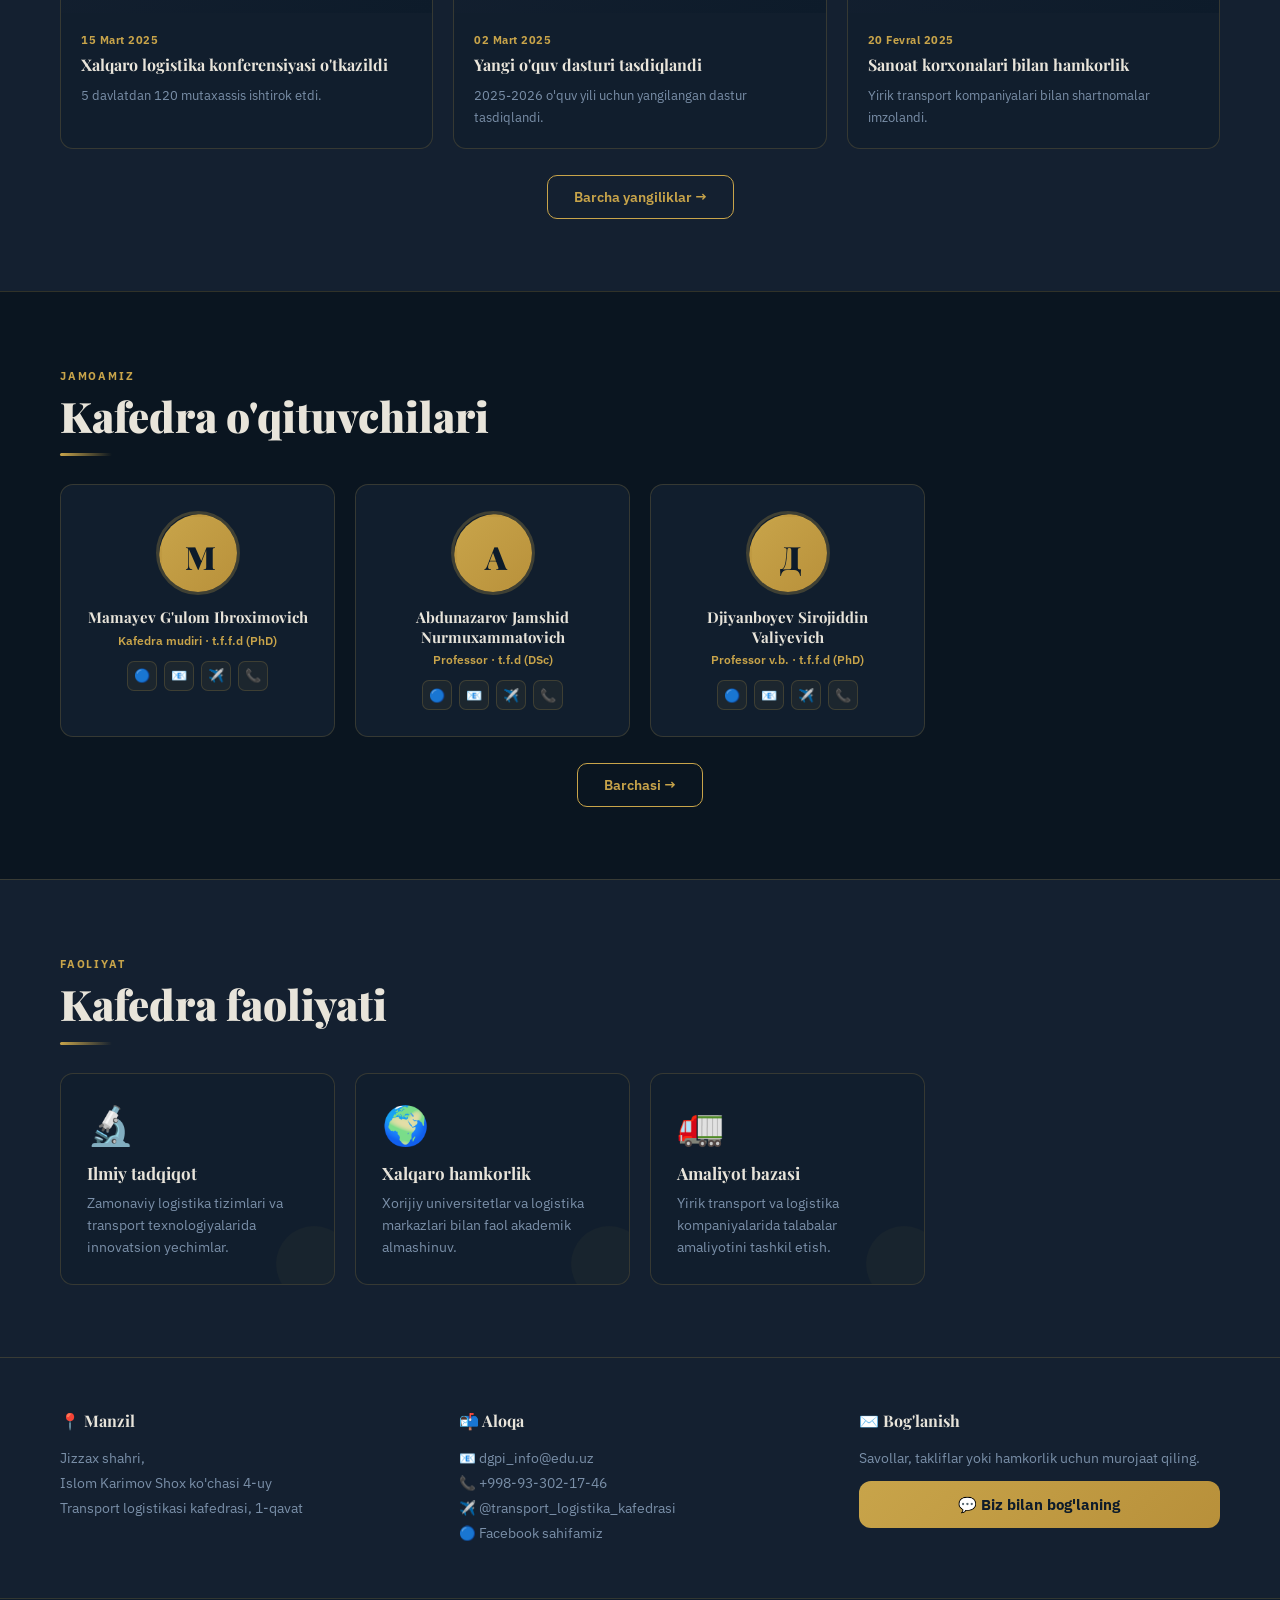
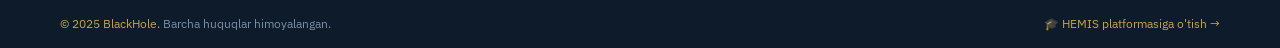
==== commit 8e71cbba: "Update index.html" ====
--- a/index.html
+++ b/index.html
@@ -1,1136 +1,707 @@
 <!doctype html>
 <html lang="uz" data-theme="dark">
-  <head>
-    <meta charset="UTF-8" />
-    <meta name="viewport" content="width=device-width, initial-scale=1.0" />
-    <title>Transport logistikasi kafedrasi</title>
-    <link rel="preconnect" href="https://fonts.googleapis.com" />
-    <link
-      href="https://fonts.googleapis.com/css2?family=Playfair+Display:wght@400;700;900&family=IBM+Plex+Sans:wght@300;400;500;600&display=swap"
-      rel="stylesheet"
-    />
-    <link rel="stylesheet" href="./style.css" />
-    <link rel="icon" href="./images/icons/logo.png" />
-  </head>
-  <body>
-    <!-- NAV -->
-    <nav>
-      <div class="nav-logo" onclick="showPage('home')">
-        <div class="logo-box">
-          <svg
-            width="680"
-            height="680"
-            viewBox="0 0 680 680"
-            xmlns="http://www.w3.org/2000/svg"
-          >
-            <g fill="#0a0a0a">
-              <rect x="155" y="185" width="170" height="42" rx="8" />
-              <rect x="218" y="185" width="44" height="220" rx="8" />
-              <rect x="358" y="185" width="44" height="220" rx="8" />
-              <rect x="358" y="363" width="168" height="42" rx="8" />
-            </g>
-          </svg>
+<head>
+<meta charset="UTF-8"/>
+<meta name="viewport" content="width=device-width,initial-scale=1.0"/>
+<title>Transport logistikasi kafedrasi</title>
+<link rel="preconnect" href="https://fonts.googleapis.com"/>
+<link href="https://fonts.googleapis.com/css2?family=Playfair+Display:wght@400;700;900&family=IBM+Plex+Sans:wght@300;400;500;600&display=swap" rel="stylesheet"/>
+<style>
+:root{--accent:#c8a44a;--accent2:#e8c87a;--ar:200,164,74}
+[data-theme="dark"]{--bg:#0a1520;--navy:#0d1b2a;--deep:#142030;--card:#111e2d;--card2:#162231;--border:rgba(200,164,74,.2);--border2:rgba(200,164,74,.1);--text:#e8e4da;--sub:#7a8fa8;--nav-bg:rgba(10,21,32,.97);--sh:rgba(0,0,0,.5);--ifill:rgba(200,164,74,.06)}
+[data-theme="light"]{--bg:#f0ede6;--navy:#e4dfd5;--deep:#dbd5ca;--card:#ffffff;--card2:#f5f2ec;--border:rgba(130,90,10,.18);--border2:rgba(130,90,10,.09);--text:#1a2535;--sub:#5a6a7e;--nav-bg:rgba(240,237,230,.97);--sh:rgba(0,0,0,.1);--ifill:rgba(180,130,10,.05)}
+*{margin:0;padding:0;box-sizing:border-box}
+html{scroll-behavior:smooth}
+body{font-family:'IBM Plex Sans',sans-serif;background:var(--bg);color:var(--text);overflow-x:hidden;transition:background .3s,color .3s}
+nav{position:fixed;top:0;left:0;right:0;z-index:1000;background:var(--nav-bg);backdrop-filter:blur(14px);border-bottom:1px solid var(--border);display:flex;align-items:center;justify-content:space-between;padding:0 36px;height:66px;transition:background .3s,border-color .3s}
+.nav-logo{display:flex;align-items:center;gap:11px;text-decoration:none;cursor:pointer}
+.logo-box{width:40px;height:40px;border-radius:10px;background:linear-gradient(135deg,var(--accent),#b8903a);display:flex;align-items:center;justify-content:center}
+.nav-logo span{font-family:'Playfair Display',serif;font-size:16px;color:var(--text);font-weight:700;transition:color .3s}
+.nav-center{display:flex;align-items:center;gap:2px}
+.nav-center a{text-decoration:none;color:var(--sub);font-size:13px;font-weight:500;padding:7px 11px;border-radius:7px;transition:all .2s}
+.nav-center a:hover,.nav-center a.active{color:var(--accent);background:rgba(var(--ar),.09)}
+.hemis-btn{background:linear-gradient(135deg,var(--accent),#b8903a)!important;color:#0d1b2a!important;font-weight:700!important;border-radius:8px!important;padding:7px 15px!important}
+.hemis-btn:hover{opacity:.88;transform:translateY(-1px);box-shadow:0 4px 14px rgba(var(--ar),.35)!important}
+.nav-right{display:flex;align-items:center;gap:10px}
+.theme-toggle{width:46px;height:26px;background:rgba(var(--ar),.15);border:1.5px solid var(--border);border-radius:13px;cursor:pointer;position:relative;transition:all .3s;flex-shrink:0}
+.theme-toggle::after{content:'';position:absolute;top:3px;left:3px;width:18px;height:18px;border-radius:50%;background:var(--accent);transition:transform .3s}
+[data-theme="light"] .theme-toggle::after{transform:translateX(20px)}
+.ti{position:absolute;top:50%;transform:translateY(-50%);font-size:12px;pointer-events:none}
+.ti.moon{left:5px}.ti.sun{right:4px}
+.burger{display:none;flex-direction:column;gap:5px;cursor:pointer;padding:5px;background:none;border:none}
+.burger span{width:22px;height:2px;background:var(--accent);border-radius:2px;display:block;transition:.3s}
+.page{display:none;min-height:100vh;padding-top:66px}
+.page.active{display:block}
+#hero{position:relative;min-height:90vh;display:flex;align-items:center;overflow:hidden}
+.hero-sky{position:absolute;inset:0;background:linear-gradient(155deg,#061525 0%,#0e2540 45%,#13304d 75%,#081c30 10%);transition:background .3s}
+[data-theme="light"] .hero-sky{background:linear-gradient(155deg,#c2d8ef 0%,#d0e5f7 45%,#deeeff 75%,#c8dced 10%)}
+.hero-glow{position:absolute;top:15%;right:8%;width:480px;height:480px;border-radius:50%;background:radial-gradient(circle,rgba(var(--ar),.08) 0%,transparent 68%);pointer-events:none}
+.hero-glow2{position:absolute;bottom:10%;left:5%;width:300px;height:300px;border-radius:50%;background:radial-gradient(circle,rgba(26,90,160,.12) 0%,transparent 68%);pointer-events:none}
+.float-icons{position:absolute;inset:0;pointer-events:none;overflow:hidden}
+.fi{position:absolute;animation:floatY 18s ease-in-out infinite;filter:grayscale(.3)}
+[data-theme="dark"] .fi{opacity:.07}
+[data-theme="light"] .fi{opacity:.09}
+.fi:nth-child(1){top:8%;left:4%;font-size:88px;animation-duration:22s}
+.fi:nth-child(2){top:60%;left:3%;font-size:56px;animation-duration:17s;animation-delay:-5s}
+.fi:nth-child(3){top:15%;right:6%;font-size:80px;animation-duration:25s;animation-delay:-8s}
+.fi:nth-child(4){top:65%;right:4%;font-size:70px;animation-duration:20s;animation-delay:-3s}
+.fi:nth-child(5){top:38%;left:44%;font-size:52px;animation-duration:30s;animation-delay:-12s}
+.fi:nth-child(6){top:5%;left:52%;font-size:64px;animation-duration:16s;animation-delay:-6s}
+@keyframes floatY{0%,100%{transform:translateY(0)rotate(0)}33%{transform:translateY(-20px)rotate(4deg)}66%{transform:translateY(12px)rotate(-3deg)}}
+.hero-scene-svg{position:absolute;bottom:50px;left:0;right:0;width:100%;pointer-events:none}
+[data-theme="dark"] .hero-scene-svg{opacity:.18}
+[data-theme="light"] .hero-scene-svg{opacity:.15}
+.hero-content{position:relative;z-index:3;max-width:680px;padding:56px 60px}
+.hero-badge{display:inline-flex;align-items:center;gap:8px;background:rgba(var(--ar),.12);border:1px solid var(--border);color:var(--accent);font-size:11.5px;font-weight:700;padding:6px 14px;border-radius:20px;letter-spacing:.8px;text-transform:uppercase;margin-bottom:24px}
+.pdot{width:7px;height:7px;background:var(--accent);border-radius:50%;animation:pdot 2s infinite}
+@keyframes pdot{0%,100%{opacity:1;transform:scale(1)}50%{opacity:.3;transform:scale(.7)}}
+h1.htitle{font-family:'Playfair Display',serif;font-size:clamp(34px,5vw,62px);font-weight:900;line-height:1.08;color:var(--text);margin-bottom:18px;transition:color .3s}
+h1.htitle .gold{color:var(--accent)}
+.hdesc{font-size:16px;color:var(--sub);line-height:1.75;margin-bottom:34px;max-width:500px}
+.hactions{display:flex;gap:12px;flex-wrap:wrap}
+.btn-p{background:linear-gradient(135deg,var(--accent),#b8903a);color:#0d1b2a;font-weight:700;font-size:14px;padding:13px 26px;border-radius:10px;border:none;cursor:pointer;text-decoration:none;display:inline-block;transition:all .25s;font-family:'IBM Plex Sans',sans-serif}
+.btn-p:hover{transform:translateY(-2px);box-shadow:0 8px 24px rgba(var(--ar),.4)}
+.btn-o{background:transparent;color:var(--accent);border:1.5px solid var(--accent);font-weight:600;font-size:14px;padding:12px 26px;border-radius:10px;cursor:pointer;text-decoration:none;display:inline-block;transition:all .25s;font-family:'IBM Plex Sans',sans-serif}
+.btn-o:hover{background:rgba(var(--ar),.09);transform:translateY(-2px)}
+.hstats{position:absolute;right:60px;bottom:70px;display:flex;gap:34px;z-index:3}
+.sn{font-family:'Playfair Display',serif;font-size:40px;font-weight:900;color:var(--accent);line-height:1}
+.sl{font-size:10.5px;color:var(--sub);text-transform:uppercase;letter-spacing:.8px;margin-top:4px}
+.ticker{position:absolute;bottom:0;left:0;right:0;height:48px;background:rgba(var(--ar),.06);border-top:1px solid var(--border);overflow:hidden;display:flex;align-items:center;z-index:3}
+.ttrack{display:flex;gap:36px;align-items:center;animation:tscroll 32s linear infinite;white-space:nowrap;padding-left:40px}
+.ttrack span.sep{color:var(--border);font-size:12px}
+@keyframes tscroll{0%{transform:translateX(0)}100%{transform:translateX(-50%)}}
+.sec{padding:72px 60px;transition:background .3s}
+.sec.alt{background:var(--deep)}
+.stag{display:inline-block;color:var(--accent);font-size:11px;font-weight:700;letter-spacing:1.8px;text-transform:uppercase;margin-bottom:9px}
+.stitle{font-family:'Playfair Display',serif;font-size:clamp(24px,3.5vw,42px);font-weight:900;color:var(--text);line-height:1.15;margin-bottom:13px;transition:color .3s}
+.ssub{color:var(--sub);font-size:15px;line-height:1.72;max-width:600px;margin-bottom:42px}
+.gline{width:52px;height:3px;background:linear-gradient(90deg,var(--accent),transparent);margin-bottom:28px;border-radius:2px}
+.tstrip{display:grid;grid-template-columns:repeat(6,1fr);gap:14px;margin-bottom:0}
+.tic{background:var(--card);border:1px solid var(--border);border-radius:13px;padding:20px 12px;text-align:center;transition:all .3s;cursor:default}
+.tic:hover{border-color:var(--accent);transform:translateY(-3px);background:rgba(var(--ar),.05)}
+.tic .icon{font-size:34px;margin-bottom:8px}
+.tic .lbl{font-size:11px;color:var(--sub);font-weight:500;line-height:1.4}
+.ngrid{display:grid;grid-template-columns:repeat(auto-fill,minmax(290px,1fr));gap:20px}
+.ncard{background:var(--card);border:1px solid var(--border);border-radius:13px;overflow:hidden;transition:all .3s;cursor:pointer}
+.ncard:hover{transform:translateY(-5px);border-color:var(--accent);box-shadow:0 12px 32px var(--sh)}
+.nimg{width:100%;height:168px;display:flex;align-items:center;justify-content:center;font-size:50px;position:relative;overflow:hidden}
+.nimg-bg{position:absolute;inset:0;background:linear-gradient(135deg,var(--deep),var(--navy))}
+.nimg-icon{position:relative;z-index:1}
+.nbody{padding:20px}
+.ndate{font-size:11px;color:var(--accent);font-weight:700;letter-spacing:.5px;margin-bottom:7px}
+.ntitle{font-family:'Playfair Display',serif;font-size:16px;color:var(--text);font-weight:700;line-height:1.38;margin-bottom:9px}
+.ntext{font-size:13px;color:var(--sub);line-height:1.65}
+
+/* ===== TEACHER CARD ===== */
+.tgrid{display:grid;grid-template-columns:repeat(auto-fill,minmax(228px,1fr));gap:20px}
+.tcard{background:var(--card);border:1px solid var(--border);border-radius:13px;padding:26px 20px;text-align:center;transition:all .3s;cursor:pointer;position:relative;overflow:hidden}
+.tcard::before{content:'';position:absolute;top:0;left:0;right:0;height:3px;background:linear-gradient(90deg,transparent,var(--accent),transparent);opacity:0;transition:.3s}
+.tcard:hover{transform:translateY(-4px);border-color:var(--accent);box-shadow:0 10px 28px var(--sh)}
+.tcard:hover::before{opacity:1}
+
+/* Avatar wrapper — rasm yoki harf */
+.tav-wrap{width:84px;height:84px;border-radius:50%;margin:0 auto 13px;position:relative;overflow:hidden;border:3px solid rgba(200,164,74,.25);flex-shrink:0;display:block}
+.tav-wrap img{width:100%;height:100%;object-fit:cover;display:block}
+.tav-fallback{width:100%;height:100%;background:linear-gradient(135deg,var(--accent),#b8903a);display:flex;align-items:center;justify-content:center;font-family:'Playfair Display',serif;font-size:30px;font-weight:900;color:#0d1b2a}
+
+
+.tname{font-family:'Playfair Display',serif;font-size:15px;color:var(--text);font-weight:700;margin-bottom:5px;line-height:1.3}
+.tpos{font-size:11.5px;color:var(--accent);font-weight:600;margin-bottom:13px}
+.tsocials{display:flex;justify-content:center;gap:7px}
+.soc{width:30px;height:30px;border-radius:7px;background:var(--ifill);border:1px solid var(--border);display:flex;align-items:center;justify-content:center;font-size:13px;text-decoration:none;color:var(--accent);transition:all .2s}
+.soc:hover{background:var(--accent);color:#0d1b2a;border-color:var(--accent);transform:scale(1.12)}
+
+.hbanner{padding:56px 60px;border-bottom:1px solid var(--border);background:var(--deep);position:relative;overflow:hidden;transition:background .3s}
+.hbg{position:absolute;right:0;top:0;bottom:0;width:48%;pointer-events:none}
+[data-theme="dark"] .hbg{opacity:.08}
+[data-theme="light"] .hbg{opacity:.07}
+.hlayout{display:grid;grid-template-columns:1fr 1fr;gap:48px;align-items:start}
+.ggrid{display:grid;grid-template-columns:1fr 1fr;gap:10px}
+.gitem{border-radius:12px;border:1px solid var(--border);background:var(--card2);aspect-ratio:4/3;display:flex;align-items:center;justify-content:center;font-size:42px;cursor:pointer;transition:all .3s;overflow:hidden;position:relative}
+.gitem:hover{border-color:var(--accent);transform:scale(1.03)}
+.gitem.big{grid-column:span 2;aspect-ratio:16/7;font-size:58px}
+.glbl{position:absolute;bottom:0;left:0;right:0;background:linear-gradient(to top,rgba(0,0,0,.6),transparent);padding:7px 10px;font-size:11px;color:#fff;font-weight:600}
+.hcard{background:var(--card);border:1px solid var(--border);border-radius:15px;padding:26px;display:flex;gap:20px;align-items:flex-start;margin-bottom:28px}
+.hav{width:86px;height:86px;border-radius:13px;flex-shrink:0;background:linear-gradient(135deg,var(--accent),#b8903a);display:flex;align-items:center;justify-content:center;font-family:'Playfair Display',serif;font-size:32px;font-weight:900;color:#0d1b2a}
+.hname{font-family:'Playfair Display',serif;font-size:18px;color:var(--text);font-weight:700;margin-bottom:4px}
+.hrole{color:var(--accent);font-size:12.5px;font-weight:600;margin-bottom:9px}
+.hdescr{color:var(--sub);font-size:13.5px;line-height:1.7}
+.timeline{padding-left:34px;position:relative}
+.timeline::before{content:'';position:absolute;left:9px;top:6px;bottom:0;width:2px;background:linear-gradient(to bottom,var(--accent),transparent)}
+.tli{position:relative;margin-bottom:26px}
+.tld{position:absolute;left:-29px;top:4px;width:11px;height:11px;background:var(--accent);border-radius:50%;border:2px solid var(--bg)}
+.tly{color:var(--accent);font-size:11.5px;font-weight:700;letter-spacing:.5px;margin-bottom:3px}
+.tlt{color:var(--sub);font-size:13.5px;line-height:1.65}
+.pbanner{background:var(--deep);padding:52px 60px;border-bottom:1px solid var(--border);position:relative;overflow:hidden;display:flex;gap:34px;align-items:center;transition:background .3s}
+.pbg{position:absolute;right:0;top:0;bottom:0;width:44%;pointer-events:none}
+[data-theme="dark"] .pbg{opacity:.07}
+[data-theme="light"] .pbg{opacity:.06}
+.pbav{width:126px;height:126px;border-radius:19px;flex-shrink:0;background:linear-gradient(135deg,var(--accent),#b8903a);display:flex;align-items:center;justify-content:center;font-family:'Playfair Display',serif;font-size:48px;font-weight:900;color:#0d1b2a;border:3px solid rgba(var(--ar),.3);position:relative;z-index:1}
+.pinfo{position:relative;z-index:1}
+.pinfo h1{font-family:'Playfair Display',serif;font-size:clamp(20px,3vw,34px);color:var(--text);margin-bottom:6px;transition:color .3s}
+.prole{color:var(--accent);font-size:13.5px;font-weight:600;margin-bottom:12px}
+.pbio{color:var(--sub);font-size:14px;max-width:540px;line-height:1.7}
+.chips{display:flex;flex-wrap:wrap;gap:9px;margin-top:16px}
+.chip{display:inline-flex;align-items:center;gap:6px;background:rgba(var(--ar),.08);border:1px solid var(--border);color:var(--text);font-size:13px;padding:7px 12px;border-radius:8px;text-decoration:none;transition:.2s}
+.chip:hover{background:rgba(var(--ar),.18);border-color:var(--accent)}
+.pbody{display:grid;grid-template-columns:2fr 1fr;gap:32px;padding:48px 60px}
+.icard{background:var(--card);border:1px solid var(--border);border-radius:13px;padding:24px;margin-bottom:18px}
+.icard h3{font-family:'Playfair Display',serif;color:var(--accent);font-size:15px;margin-bottom:13px;padding-bottom:11px;border-bottom:1px solid var(--border)}
+.ir{display:flex;gap:10px;margin-bottom:10px;font-size:13.5px;align-items:baseline}
+.ir .lb{color:var(--sub);min-width:128px;flex-shrink:0}
+.ir .vl{color:var(--text)}
+.agrid{display:grid;grid-template-columns:repeat(auto-fill,minmax(265px,1fr));gap:20px}
+.acard{background:var(--card);border:1px solid var(--border);border-radius:13px;padding:26px;transition:all .3s;position:relative;overflow:hidden}
+.acard::after{content:'';position:absolute;bottom:-18px;right:-18px;width:76px;height:76px;border-radius:50%;background:rgba(var(--ar),.04);transition:.3s}
+.acard:hover{border-color:var(--accent);transform:translateY(-3px);box-shadow:0 10px 26px var(--sh)}
+.acard:hover::after{width:120px;height:120px;background:rgba(var(--ar),.07)}
+.aico{font-size:38px;margin-bottom:13px;position:relative;z-index:1}
+.acard h3{font-family:'Playfair Display',serif;font-size:17px;color:var(--text);margin-bottom:8px;position:relative;z-index:1}
+.acard p{color:var(--sub);font-size:13.5px;line-height:1.65;position:relative;z-index:1}
+.cfooter{background:var(--deep);border-top:1px solid var(--border);padding:52px 60px;display:grid;grid-template-columns:1fr 1fr 1fr;gap:38px;transition:background .3s}
+.cc h4{font-family:'Playfair Display',serif;color:var(--text);font-size:16px;margin-bottom:15px}
+.cc p,.cc a{color:var(--sub);font-size:13.5px;line-height:1.85;text-decoration:none;display:block}
+.cc a:hover{color:var(--accent)}
+.cbtn{background:linear-gradient(135deg,var(--accent),#b8903a);color:#0d1b2a;font-weight:700;font-size:15px;padding:14px 26px;border-radius:12px;border:none;cursor:pointer;width:100%;margin-top:10px;font-family:'IBM Plex Sans',sans-serif;transition:all .25s}
+.cbtn:hover{opacity:.88;transform:translateY(-2px);box-shadow:0 8px 22px rgba(var(--ar),.3)}
+.fbar{background:var(--navy);border-top:1px solid var(--border);padding:17px 60px;display:flex;justify-content:space-between;align-items:center;font-size:12px;color:var(--sub);transition:background .3s}
+.fbar a{color:var(--accent);text-decoration:none}
+.fbar a:hover{text-decoration:underline}
+.back-btn{display:inline-flex;align-items:center;gap:7px;color:var(--accent);font-size:13px;font-weight:600;cursor:pointer;background:none;border:none;font-family:'IBM Plex Sans',sans-serif;padding:10px 0;transition:.2s}
+.back-btn:hover{gap:11px}
+.moverlay{position:fixed;inset:0;background:rgba(0,0,0,.72);backdrop-filter:blur(8px);z-index:2000;display:none;align-items:center;justify-content:center;padding:20px}
+.moverlay.open{display:flex}
+.mbox{background:var(--deep);border:1px solid var(--border);border-radius:20px;padding:36px;max-width:460px;width:100%;position:relative;box-shadow:0 24px 64px rgba(0,0,0,.5);transition:background .3s,border-color .3s}
+.mclose{position:absolute;top:14px;right:14px;background:rgba(var(--ar),.1);border:1px solid var(--border);color:var(--accent);width:30px;height:30px;border-radius:8px;cursor:pointer;font-size:17px;display:flex;align-items:center;justify-content:center}
+.mbox h2{font-family:'Playfair Display',serif;font-size:23px;color:var(--text);margin-bottom:7px}
+.mbox .msub{color:var(--sub);font-size:14px;margin-bottom:20px}
+.mform input,.mform textarea{width:100%;background:rgba(var(--ar),.05);border:1px solid var(--border);border-radius:10px;color:var(--text);font-family:'IBM Plex Sans',sans-serif;font-size:14px;padding:12px 15px;margin-bottom:11px;transition:.2s;outline:none}
+.mform input:focus,.mform textarea:focus{border-color:var(--accent)}
+.mform textarea{resize:vertical;min-height:94px}
+.icon_transports{width:30px;height:30px}
+
+/* Rasm yuklash panel */
+.img-mgr-panel{background:var(--card);border:1px solid var(--border);border-radius:13px;padding:20px;margin-bottom:28px}
+.img-mgr-panel h3{font-family:'Playfair Display',serif;color:var(--accent);font-size:15px;margin-bottom:13px;padding-bottom:11px;border-bottom:1px solid var(--border)}
+.img-mgr-info{color:var(--sub);font-size:13px;line-height:1.7;margin-bottom:14px}
+.img-mgr-info b{color:var(--text)}
+
+@media(max-width:1040px){.tstrip{grid-template-columns:repeat(3,1fr)}.hlayout,.pbody{grid-template-columns:1fr}.cfooter{grid-template-columns:1fr 1fr}}
+@media(max-width:768px){nav{padding:0 18px}.nav-center{display:none;flex-direction:column;position:fixed;top:66px;left:0;right:0;background:var(--nav-bg);padding:14px;border-bottom:1px solid var(--border);z-index:999}.nav-center.open{display:flex}.burger{display:flex}.sec{padding:46px 20px}.hbanner,.pbanner{padding:34px 20px;flex-direction:column}.cfooter{grid-template-columns:1fr;padding:36px 20px}.fbar{flex-direction:column;gap:7px;text-align:center;padding:14px 20px}.hero-content{padding:36px 20px}.hstats{position:static;padding:0 20px 34px;gap:22px}.tstrip{grid-template-columns:repeat(2,1fr)}.pbody{padding:32px 20px}.ggrid{grid-template-columns:1fr}.gitem.big{grid-column:span 1}}
+@media(max-width:480px){.ngrid,.tgrid{grid-template-columns:1fr}.tstrip{grid-template-columns:repeat(2,1fr)}h1.htitle{font-size:30px}}
+</style>
+</head>
+<body>
+
+<!-- NAV -->
+<nav>
+  <div class="nav-logo" onclick="showPage('home')">
+    <div class="logo-box">
+      <svg width="680" height="680" viewBox="0 0 680 680" xmlns="http://www.w3.org/2000/svg"><g fill="#0a0a0a"><rect x="155" y="185" width="170" height="42" rx="8"/><rect x="218" y="185" width="44" height="220" rx="8"/><rect x="358" y="185" width="44" height="220" rx="8"/><rect x="358" y="363" width="168" height="42" rx="8"/></g></svg>
+    </div>
+    <span>Transport logistikasi kafedrasi</span>
+  </div>
+  <div class="nav-center" id="navLinks">
+    <a href="#" onclick="showPage('home')" id="nav-home" class="active">Bosh sahifa</a>
+    <a href="#" onclick="showPage('news')" id="nav-news">Yangiliklar</a>
+    <a href="#" onclick="showPage('history')" id="nav-history">Kafedra tarixi</a>
+    <a href="#" onclick="showPage('teachers')" id="nav-teachers">O'qituvchilar</a>
+    <a href="#" onclick="showPage('activities')" id="nav-activities">Kafedra faoliyati</a>
+    <a href="https://hemis.uz" target="_blank" class="hemis-btn">🎓 HEMIS</a>
+  </div>
+  <div class="nav-right">
+    <div class="theme-toggle" onclick="toggleTheme()" title="Tun/Kun rejimi">
+      <span class="ti moon">🌙</span><span class="ti sun">☀️</span>
+    </div>
+    <button class="burger" onclick="toggleBurger()"><span></span><span></span><span></span></button>
+  </div>
+</nav>
+
+<!-- ====== HOME ====== -->
+<div class="page active" id="page-home">
+  <section id="hero">
+    <div class="hero-sky"></div>
+    <div class="hero-glow"></div>
+    <div class="hero-glow2"></div>
+    <div class="float-icons">
+      <div class="fi">🚛</div><div class="fi">✈️</div><div class="fi">🚢</div>
+      <div class="fi">🚂</div><div class="fi">📦</div><div class="fi">🏗️</div>
+    </div>
+    <svg class="hero-scene-svg" viewBox="0 0 1440 220" preserveAspectRatio="none" xmlns="http://www.w3.org/2000/svg">
+      <path d="M0 150 Q360 110 720 140 Q1080 170 1440 120 L1440 220 L0 220Z" fill="rgba(200,164,74,0.25)"/>
+      <path d="M0 170 Q400 140 800 165 Q1100 185 1440 145 L1440 220 L0 220Z" fill="rgba(200,164,74,0.12)"/>
+      <line x1="80" y1="185" x2="160" y2="187" stroke="rgba(200,164,74,0.55)" stroke-width="3" stroke-dasharray="28 18"/>
+      <line x1="260" y1="190" x2="360" y2="192" stroke="rgba(200,164,74,0.55)" stroke-width="3" stroke-dasharray="28 18"/>
+      <line x1="470" y1="186" x2="570" y2="188" stroke="rgba(200,164,74,0.55)" stroke-width="3" stroke-dasharray="28 18"/>
+      <line x1="680" y1="193" x2="790" y2="195" stroke="rgba(200,164,74,0.55)" stroke-width="3" stroke-dasharray="28 18"/>
+      <line x1="900" y1="186" x2="1010" y2="188" stroke="rgba(200,164,74,0.55)" stroke-width="3" stroke-dasharray="28 18"/>
+      <line x1="1120" y1="180" x2="1230" y2="182" stroke="rgba(200,164,74,0.55)" stroke-width="3" stroke-dasharray="28 18"/>
+      <rect x="160" y="125" width="44" height="30" rx="3" fill="rgba(200,164,74,0.28)"/>
+      <rect x="208" y="125" width="44" height="30" rx="3" fill="rgba(200,164,74,0.2)"/>
+      <rect x="256" y="125" width="44" height="30" rx="3" fill="rgba(200,164,74,0.14)"/>
+      <line x1="120" y1="70" x2="120" y2="125" stroke="rgba(200,164,74,0.35)" stroke-width="2.5"/>
+      <line x1="80" y1="74" x2="200" y2="74" stroke="rgba(200,164,74,0.35)" stroke-width="2.5"/>
+      <rect x="700" y="140" width="80" height="35" rx="5" fill="rgba(200,164,74,0.2)"/>
+      <rect x="760" y="130" width="40" height="45" rx="3" fill="rgba(200,164,74,0.28)"/>
+      <circle cx="720" cy="178" r="9" fill="rgba(200,164,74,0.35)"/>
+      <circle cx="776" cy="178" r="9" fill="rgba(200,164,74,0.35)"/>
+      <path d="M950 148 Q990 135 1030 148 L1028 165 L952 165 Z" fill="rgba(200,164,74,0.2)"/>
+      <line x1="990" y1="120" x2="990" y2="148" stroke="rgba(200,164,74,0.3)" stroke-width="2"/>
+      <rect x="1200" y="150" width="100" height="28" rx="4" fill="rgba(200,164,74,0.18)"/>
+      <rect x="1240" y="142" width="36" height="36" rx="3" fill="rgba(200,164,74,0.25)"/>
+      <circle cx="1215" cy="180" r="7" fill="rgba(200,164,74,0.3)"/>
+      <circle cx="1290" cy="180" r="7" fill="rgba(200,164,74,0.3)"/>
+    </svg>
+    <div class="hero-content">
+      <div class="hero-badge"><span class="pdot"></span>O'zbekiston · Transport logistikasi kafedrasi</div>
+      <h1 class="htitle">Kelajak <span class="gold">Logistika</span><br/>Mutaxassislari<br/>Zamini</h1>
+      <p class="hdesc">Kafedramiz zamonaviy transport, ta'minot zanjiri va logistika boshqaruvi sohasida yuqori malakali mutaxassislar tayyorlaydi.</p>
+      <div class="hactions">
+        <a class="btn-p" href="#" onclick="showPage('teachers')">O'qituvchilar →</a>
+        <a class="btn-o" href="#" onclick="showPage('history')">Kafedra tarixi</a>
+      </div>
+    </div>
+    <div class="hstats">
+      <div><div class="sn">9+</div><div class="sl">Yillik tajriba</div></div>
+      <div><div class="sn">25</div><div class="sl">O'qituvchi</div></div>
+      <div><div class="sn">300+</div><div class="sl">Bitiruvchi</div></div>
+    </div>
+    <div class="ticker">
+      <div class="ttrack">
+        <span>🚛</span><span class="sep">·</span><span>✈️</span><span class="sep">·</span>
+        <span>🚢</span><span class="sep">·</span><span>🚂</span><span class="sep">·</span>
+        <span>📦</span><span class="sep">·</span><span>⚓</span><span class="sep">·</span>
+        <span>🏗️</span><span class="sep">·</span><span>🌐</span><span class="sep">·</span>
+        <span>🚛</span><span class="sep">·</span><span>✈️</span><span class="sep">·</span>
+        <span>🚢</span><span class="sep">·</span><span>🚂</span><span class="sep">·</span>
+        <span>📦</span><span class="sep">·</span><span>⚓</span><span class="sep">·</span>
+        <span>🏗️</span><span class="sep">·</span><span>🌐</span><span class="sep">·</span>
+      </div>
+    </div>
+  </section>
+
+  <section class="sec" style="border-top:1px solid var(--border)">
+    <div class="stag">Transport yo'nalishlari</div>
+    <h2 class="stitle">Logistika sohalari</h2>
+    <div class="gline"></div>
+    <div class="tstrip">
+      <div class="tic"><div class="icon">🚛</div><div class="lbl">Avtomobil logistikasi</div></div>
+      <div class="tic"><div class="icon">✈️</div><div class="lbl">Aviatsiya logistikasi</div></div>
+      <div class="tic"><div class="icon">🚢</div><div class="lbl">Dengiz logistikasi</div></div>
+      <div class="tic"><div class="icon">🚂</div><div class="lbl">Temir yo'l logistikasi</div></div>
+      <div class="tic"><div class="icon">📦</div><div class="lbl">Omborxona logistikasi</div></div>
+      <div class="tic"><div class="icon">🌐</div><div class="lbl">Raqamli logistika</div></div>
+    </div>
+  </section>
+
+  <section class="sec alt" style="border-top:1px solid var(--border)">
+    <div class="stag">So'nggi yangiliklar</div>
+    <h2 class="stitle">Kafedra yangiliklari</h2>
+    <div class="gline"></div>
+    <div class="ngrid">
+      <div class="ncard" onclick="showPage('news')"><div class="nimg"><div class="nimg-bg"></div><div class="nimg-icon">🚛</div></div><div class="nbody"><div class="ndate">15 Mart 2025</div><div class="ntitle">Xalqaro logistika konferensiyasi o'tkazildi</div><div class="ntext">5 davlatdan 120 mutaxassis ishtirok etdi.</div></div></div>
+      <div class="ncard" onclick="showPage('news')"><div class="nimg"><div class="nimg-bg"></div><div class="nimg-icon">🎓</div></div><div class="nbody"><div class="ndate">02 Mart 2025</div><div class="ntitle">Yangi o'quv dasturi tasdiqlandi</div><div class="ntext">2025-2026 o'quv yili uchun yangilangan dastur tasdiqlandi.</div></div></div>
+      <div class="ncard" onclick="showPage('news')"><div class="nimg"><div class="nimg-bg"></div><div class="nimg-icon">🤝</div></div><div class="nbody"><div class="ndate">20 Fevral 2025</div><div class="ntitle">Sanoat korxonalari bilan hamkorlik</div><div class="ntext">Yirik transport kompaniyalari bilan shartnomalar imzolandi.</div></div></div>
+    </div>
+    <div style="margin-top:26px;text-align:center"><a class="btn-o" href="#" onclick="showPage('news')">Barcha yangiliklar →</a></div>
+  </section>
+
+  <section class="sec" style="border-top:1px solid var(--border)">
+    <div class="stag">Jamoamiz</div>
+    <h2 class="stitle">Kafedra o'qituvchilari</h2>
+    <div class="gline"></div>
+    <div class="tgrid" id="homeTeachersGrid"></div>
+    <div style="margin-top:26px;text-align:center"><a class="btn-o" href="#" onclick="showPage('teachers')">Barchasi →</a></div>
+  </section>
+
+  <section class="sec alt" style="border-top:1px solid var(--border)">
+    <div class="stag">Faoliyat</div>
+    <h2 class="stitle">Kafedra faoliyati</h2>
+    <div class="gline"></div>
+    <div class="agrid">
+      <div class="acard"><div class="aico">🔬</div><h3>Ilmiy tadqiqot</h3><p>Zamonaviy logistika tizimlari va transport texnologiyalarida innovatsion yechimlar.</p></div>
+      <div class="acard"><div class="aico">🌍</div><h3>Xalqaro hamkorlik</h3><p>Xorijiy universitetlar va logistika markazlari bilan faol akademik almashinuv.</p></div>
+      <div class="acard"><div class="aico">🚛</div><h3>Amaliyot bazasi</h3><p>Yirik transport va logistika kompaniyalarida talabalar amaliyotini tashkil etish.</p></div>
+    </div>
+  </section>
+  <div id="homeFooter"></div>
+</div>
+
+<!-- ====== NEWS ====== -->
+<div class="page" id="page-news">
+  <section class="sec">
+    <div class="stag">Barcha yangiliklar</div>
+    <h2 class="stitle">Kafedra yangiliklari</h2>
+    <div class="gline"></div>
+    <p class="ssub">Kafedramiz hayotidagi so'nggi voqealar, tadbirlar va muhim e'lonlar.</p>
+    <div class="ngrid">
+      <div class="ncard"><div class="nimg"><div class="nimg-bg"></div><div class="nimg-icon">🚛</div></div><div class="nbody"><div class="ndate">15 Mart 2025</div><div class="ntitle">Xalqaro logistika konferensiyasi o'tkazildi</div><div class="ntext">Kafedramiz tashkillashtirgan konferensiyada 5 davlatdan 120 dan ortiq mutaxassis ishtirok etdi.</div></div></div>
+      <div class="ncard"><div class="nimg"><div class="nimg-bg"></div><div class="nimg-icon">🎓</div></div><div class="nbody"><div class="ndate">02 Mart 2025</div><div class="ntitle">Yangi o'quv dasturi tasdiqlandi</div><div class="ntext">2025-2026 o'quv yili uchun yangilangan logistika o'quv dasturi muvaffaqiyatli tasdiqlandi.</div></div></div>
+      <div class="ncard"><div class="nimg"><div class="nimg-bg"></div><div class="nimg-icon">🤝</div></div><div class="nbody"><div class="ndate">20 Fevral 2025</div><div class="ntitle">Sanoat korxonalari bilan hamkorlik</div><div class="ntext">Kafedramiz yirik logistika kompaniyalari bilan amaliyot shartnomalarini imzoladi.</div></div></div>
+      <div class="ncard"><div class="nimg"><div class="nimg-bg"></div><div class="nimg-icon">🏆</div></div><div class="nbody"><div class="ndate">10 Fevral 2025</div><div class="ntitle">Talabalar olimpiadada g'olib bo'ldi</div><div class="ntext">Kafedramiz talabalari respublika logistika olimpiadasida 1-o'rinni qo'lga kiritdi.</div></div></div>
+      <div class="ncard"><div class="nimg"><div class="nimg-bg"></div><div class="nimg-icon">📚</div></div><div class="nbody"><div class="ndate">28 Yanvar 2025</div><div class="ntitle">Yangi darsliklar nashr etildi</div><div class="ntext">Kafedra professori tomonidan yozilgan "Zamonaviy transport logistikasi" kitobi nashr etildi.</div></div></div>
+      <div class="ncard"><div class="nimg"><div class="nimg-bg"></div><div class="nimg-icon">🎯</div></div><div class="nbody"><div class="ndate">15 Yanvar 2025</div><div class="ntitle">Akkreditatsiyadan muvaffaqiyatli o'tildi</div><div class="ntext">Kafedramizning barcha ta'lim dasturlari davlat akkreditatsiyasidan muvaffaqiyatli o'tdi.</div></div></div>
+    </div>
+  </section>
+  <div id="newsFooter"></div>
+</div>
+
+<!-- ====== HISTORY ====== -->
+<div class="page" id="page-history">
+  <div class="hbanner">
+    <svg class="hbg" viewBox="0 0 500 320" xmlns="http://www.w3.org/2000/svg" fill="none">
+      <rect x="60" y="160" width="55" height="75" rx="3" fill="rgba(200,164,74,1)"/>
+      <rect x="124" y="180" width="55" height="55" rx="3" fill="rgba(200,164,74,0.85)"/>
+      <rect x="188" y="148" width="55" height="87" rx="3" fill="rgba(200,164,74,0.7)"/>
+      <line x1="110" y1="110" x2="110" y2="160" stroke="rgba(200,164,74,1)" stroke-width="4"/>
+      <line x1="65" y1="115" x2="190" y2="115" stroke="rgba(200,164,74,1)" stroke-width="3.5"/>
+      <path d="M0 250 Q120 220 240 250 Q360 280 500 240 L500 320 L0 320Z" fill="rgba(200,164,74,0.4)"/>
+      <path d="M300 195 L345 148 L390 195Z" fill="rgba(200,164,74,0.6)"/>
+      <line x1="345" y1="128" x2="345" y2="195" stroke="rgba(200,164,74,0.7)" stroke-width="2.5"/>
+      <path d="M400 210 Q430 195 460 210 L458 232 L402 232Z" fill="rgba(200,164,74,0.45)"/>
+    </svg>
+    <div>
+      <div class="stag">Bizning tarix</div>
+      <h2 class="stitle">Kafedra tarixi</h2>
+      <div class="gline"></div>
+      <p style="color:var(--sub);font-size:15px;max-width:680px;line-height:1.75">Transport logistikasi kafedrasi 2008-yilda tashkil topgan bo'lib, bugungi kunda zamonaviy transport va ta'minot zanjiri boshqaruvi sohasida O'zbekistonning etakchi ta'lim markazlaridan biriga aylangan.</p>
+    </div>
+  </div>
+  <section class="sec">
+    <div class="hlayout">
+      <div>
+        <div class="stag">Rasmlar galereyasi</div>
+        <h3 class="stitle" style="font-size:26px">Kafedra hayotidan</h3>
+        <div class="gline"></div>
+        <div class="ggrid">
+          <div class="gitem big"><span>🏛️</span><div class="glbl">Kafedra binosi</div></div>
+          <div class="gitem"><span>🎓</span><div class="glbl">Bitirish marosimi</div></div>
+          <div class="gitem"><span>🔬</span><div class="glbl">Laboratoriya</div></div>
+          <div class="gitem"><span>🌍</span><div class="glbl">Konferensiya</div></div>
+          <div class="gitem"><span>🤝</span><div class="glbl">Hamkorlar bilan</div></div>
         </div>
-        <span>Transport logistikasi kafedrasi</span>
       </div>
-
-      <div class="nav-center" id="navLinks">
-        <a href="#" onclick="showPage('home')" id="nav-home" class="active"
-          >Bosh sahifa</a
-        >
-        <a href="#" onclick="showPage('news')" id="nav-news">Yangiliklar</a>
-        <a href="#" onclick="showPage('history')" id="nav-history"
-          >Kafedra tarixi</a
-        >
-        <a href="#" onclick="showPage('teachers')" id="nav-teachers"
-          >O'qituvchilar</a
-        >
-        <a href="#" onclick="showPage('activities')" id="nav-activities"
-          >Kafedra faoliyati</a
-        >
-        <a href="https://hemis.uz" target="_blank" class="hemis-btn"
-          >🎓 HEMIS</a
-        >
-      </div>
-
-      <div class="nav-right">
-        <div
-          class="theme-toggle"
-          id="themeToggle"
-          onclick="toggleTheme()"
-          title="Tun/Kun rejimi"
-        >
-          <span class="ti moon">🌙</span>
-          <span class="ti sun">☀️</span>
-        </div>
-        <button class="burger" onclick="toggleBurger()">
-          <span></span><span></span><span></span>
-        </button>
-      </div>
-    </nav>
-
-    <!-- ====== HOME ====== -->
-    <div class="page active" id="page-home">
-      <!-- HERO -->
-      <section id="hero">
-        <div class="hero-sky"></div>
-        <div class="hero-glow"></div>
-        <div class="hero-glow2"></div>
-
-        <div class="float-icons">
-          <div class="fi">🚛</div>
-          <div class="fi">✈️</div>
-          <div class="fi">🚢</div>
-          <div class="fi">🚂</div>
-          <div class="fi">📦</div>
-          <div class="fi">🏗️</div>
-        </div>
-
-        <!-- Port/Road SVG scene -->
-        <svg
-          class="hero-scene-svg"
-          viewBox="0 0 1440 220"
-          preserveAspectRatio="none"
-          xmlns="http://www.w3.org/2000/svg"
-        >
-          <!-- Sky horizon -->
-          <path
-            d="M0 150 Q360 110 720 140 Q1080 170 1440 120 L1440 220 L0 220Z"
-            fill="rgba(200,164,74,0.25)"
-          />
-          <path
-            d="M0 170 Q400 140 800 165 Q1100 185 1440 145 L1440 220 L0 220Z"
-            fill="rgba(200,164,74,0.12)"
-          />
-          <!-- Road dashes -->
-          <line
-            x1="80"
-            y1="185"
-            x2="160"
-            y2="187"
-            stroke="rgba(200,164,74,0.55)"
-            stroke-width="3"
-            stroke-dasharray="28 18"
-          />
-          <line
-            x1="260"
-            y1="190"
-            x2="360"
-            y2="192"
-            stroke="rgba(200,164,74,0.55)"
-            stroke-width="3"
-            stroke-dasharray="28 18"
-          />
-          <line
-            x1="470"
-            y1="186"
-            x2="570"
-            y2="188"
-            stroke="rgba(200,164,74,0.55)"
-            stroke-width="3"
-            stroke-dasharray="28 18"
-          />
-          <line
-            x1="680"
-            y1="193"
-            x2="790"
-            y2="195"
-            stroke="rgba(200,164,74,0.55)"
-            stroke-width="3"
-            stroke-dasharray="28 18"
-          />
-          <line
-            x1="900"
-            y1="186"
-            x2="1010"
-            y2="188"
-            stroke="rgba(200,164,74,0.55)"
-            stroke-width="3"
-            stroke-dasharray="28 18"
-          />
-          <line
-            x1="1120"
-            y1="180"
-            x2="1230"
-            y2="182"
-            stroke="rgba(200,164,74,0.55)"
-            stroke-width="3"
-            stroke-dasharray="28 18"
-          />
-          <!-- Shipping containers -->
-          <rect
-            x="160"
-            y="125"
-            width="44"
-            height="30"
-            rx="3"
-            fill="rgba(200,164,74,0.28)"
-          />
-          <rect
-            x="208"
-            y="125"
-            width="44"
-            height="30"
-            rx="3"
-            fill="rgba(200,164,74,0.2)"
-          />
-          <rect
-            x="256"
-            y="125"
-            width="44"
-            height="30"
-            rx="3"
-            fill="rgba(200,164,74,0.14)"
-          />
-          <!-- Crane left -->
-          <line
-            x1="120"
-            y1="70"
-            x2="120"
-            y2="125"
-            stroke="rgba(200,164,74,0.35)"
-            stroke-width="2.5"
-          />
-          <line
-            x1="80"
-            y1="74"
-            x2="200"
-            y2="74"
-            stroke="rgba(200,164,74,0.35)"
-            stroke-width="2.5"
-          />
-          <line
-            x1="160"
-            y1="74"
-            x2="160"
-            y2="125"
-            stroke="rgba(200,164,74,0.22)"
-            stroke-width="1.5"
-          />
-          <line
-            x1="120"
-            y1="80"
-            x2="120"
-            y2="74"
-            stroke="rgba(200,164,74,0.3)"
-            stroke-width="1.5"
-            stroke-dasharray="3 3"
-          />
-          <!-- Truck silhouette -->
-          <rect
-            x="700"
-            y="140"
-            width="80"
-            height="35"
-            rx="5"
-            fill="rgba(200,164,74,0.2)"
-          />
-          <rect
-            x="760"
-            y="130"
-            width="40"
-            height="45"
-            rx="3"
-            fill="rgba(200,164,74,0.28)"
-          />
-          <circle cx="720" cy="178" r="9" fill="rgba(200,164,74,0.35)" />
-          <circle cx="776" cy="178" r="9" fill="rgba(200,164,74,0.35)" />
-          <!-- Airplane path -->
-          <path
-            d="M1050 50 Q1150 30 1380 10"
-            stroke="rgba(200,164,74,0.22)"
-            stroke-width="1.5"
-            stroke-dasharray="8 6"
-            fill="none"
-          />
-          <!-- Ship -->
-          <path
-            d="M950 148 Q990 135 1030 148 L1028 165 L952 165 Z"
-            fill="rgba(200,164,74,0.2)"
-          />
-          <line
-            x1="990"
-            y1="120"
-            x2="990"
-            y2="148"
-            stroke="rgba(200,164,74,0.3)"
-            stroke-width="2"
-          />
-          <line
-            x1="975"
-            y1="128"
-            x2="990"
-            y2="120"
-            stroke="rgba(200,164,74,0.25)"
-            stroke-width="1.5"
-          />
-          <!-- Train -->
-          <rect
-            x="1200"
-            y="150"
-            width="100"
-            height="28"
-            rx="4"
-            fill="rgba(200,164,74,0.18)"
-          />
-          <rect
-            x="1240"
-            y="142"
-            width="36"
-            height="36"
-            rx="3"
-            fill="rgba(200,164,74,0.25)"
-          />
-          <circle cx="1215" cy="180" r="7" fill="rgba(200,164,74,0.3)" />
-          <circle cx="1290" cy="180" r="7" fill="rgba(200,164,74,0.3)" />
-          <line
-            x1="1100"
-            y1="183"
-            x2="1440"
-            y2="183"
-            stroke="rgba(200,164,74,0.2)"
-            stroke-width="2"
-          />
-          <line
-            x1="1100"
-            y1="188"
-            x2="1440"
-            y2="188"
-            stroke="rgba(200,164,74,0.12)"
-            stroke-width="1.5"
-          />
-        </svg>
-
-        <div class="hero-content">
-          <div class="hero-badge">
-            <span class="pdot"></span>O'zbekiston · Transport logistikasi
-            kafedrasi
-          </div>
-          <h1 class="htitle">
-            Kelajak <span class="gold">Logistika</span
-            ><br />Mutaxassislari<br />Zamini
-          </h1>
-          <p class="hdesc">
-            Kafedramiz zamonaviy transport, ta'minot zanjiri va logistika
-            boshqaruvi sohasida yuqori malakali mutaxassislar tayyorlaydi.
-          </p>
-          <div class="hactions">
-            <a class="btn-p" href="#" onclick="showPage('teachers')"
-              >O'qituvchilar →</a
-            >
-            <a class="btn-o" href="#" onclick="showPage('history')"
-              >Kafedra tarixi</a
-            >
-          </div>
-        </div>
-
-        <div class="hstats">
+      <div>
+        <div class="stag">Kafedra mudiri</div>
+        <h3 class="stitle" style="font-size:26px">Rahbariyat</h3>
+        <div class="gline"></div>
+        <div class="hcard">
+          <div class="hav">М</div>
           <div>
-            <div class="sn">9+</div>
-            <div class="sl">Yillik tajriba</div>
-          </div>
-          <div>
-            <div class="sn">25</div>
-            <div class="sl">O'qituvchi</div>
-          </div>
-          <div>
-            <div class="sn">300+</div>
-            <div class="sl">Bitiruvchi</div>
-          </div>
-        </div>
-
-        <div class="ticker">
-          <div class="ttrack">
-            <span class="ico"
-              ><img
-                class="icon_transports"
-                src="./images/icons/1.png"
-                alt="Loading. . ." /></span
-            ><span class="sep">·</span
-            ><span class="ico"
-              ><img
-                class="icon_transports"
-                src="./images/icons/2.png"
-                alt="Loading. . ." /></span
-            ><span class="sep">·</span
-            ><span class="ico"
-              ><img
-                class="icon_transports"
-                src="./images/icons/3.png"
-                alt="Loading. . ." /></span
-            ><span class="sep">·</span
-            ><span class="ico"
-              ><img
-                class="icon_transports"
-                src="./images/icons/4.png"
-                alt="Loading. . ." /></span
-            ><span class="sep">·</span
-            ><span class="ico"
-              ><img
-                class="icon_transports"
-                src="./images/icons/5.png"
-                alt="Loading. . ." /></span
-            ><span class="sep">·</span
-            ><span class="ico"
-              ><img
-                class="icon_transports"
-                src="./images/icons/6.png"
-                alt="Loading. . ." /></span
-            ><span class="sep">·</span
-            ><span class="ico"
-              ><img
-                class="icon_transports"
-                src="./images/icons/7.png"
-                alt="Loading. . ." /></span
-            ><span class="sep">·</span><span class="ico">⚓</span
-            ><span class="sep">·</span
-            ><span class="ico"
-              ><img
-                class="icon_transports"
-                src="./images/icons/8.png"
-                alt="Loading. . ." /></span
-            ><span class="sep">·</span
-            ><span class="ico"
-              ><img
-                class="icon_transports"
-                src="./images/icons/9.png"
-                alt="Loading. . ." /></span
-            ><span class="sep">·</span
-            ><span class="ico"
-              ><img
-                class="icon_transports"
-                src="./images/icons/10.png"
-                alt="Loading. . ." /></span
-            ><span class="sep">·</span
-            ><span class="ico"
-              ><img
-                class="icon_transports"
-                src="./images/icons/11.png"
-                alt="Loading. . ." /></span
-            ><span class="sep">·</span>
-            <span class="ico"
-              ><img
-                class="icon_transports"
-                src="./images/icons/12.png"
-                alt="Loading. . ." /></span
-            ><span class="sep">·</span
-            ><span class="ico"
-              ><img
-                class="icon_transports"
-                src="./images/icons/13.png"
-                alt="Loading. . ." /></span
-            ><span class="sep">·</span
-            ><span class="ico"
-              ><img
-                class="icon_transports"
-                src="./images/icons/14.png"
-                alt="Loading. . ." /></span
-            ><span class="sep">·</span
-            ><span class="ico"
-              ><img
-                class="icon_transports"
-                src="./images/icons/8.png"
-                alt="Loading. . ." /></span
-            ><span class="sep">·</span
-            ><span class="ico"
-              ><img
-                class="icon_transports"
-                src="./images/icons/15.png"
-                alt="Loading. . ." /></span
-            ><span class="sep">·</span
-            ><span class="ico"
-              ><img
-                class="icon_transports"
-                src="./images/icons/16.png"
-                alt="Loading. . ." /></span
-            ><span class="sep">·</span
-            ><span class="ico"
-              ><img
-                class="icon_transports"
-                src="./images/icons/17.png"
-                alt="Loading. . ." /></span
-            ><span class="sep">·</span
-            ><span class="ico"
-              ><img
-                class="icon_transports"
-                src="./images/icons/18.png"
-                alt="Loading. . ." /></span
-            ><span class="sep">·</span
-            ><span class="ico"
-              ><img
-                class="icon_transports"
-                src="./images/icons/19.png"
-                alt="Loading. . ." /></span
-            ><span class="sep">·</span
-            ><span class="ico"
-              ><img
-                class="icon_transports"
-                src="./images/icons/20.png"
-                alt="Loading. . ." /></span
-            ><span class="sep">·</span
-            ><span class="ico"
-              ><img
-                class="icon_transports"
-                src="./images/icons/21.png"
-                alt="Loading. . ." /></span
-            ><span class="sep">·</span
-            ><span class="ico"
-              ><img
-                class="icon_transports"
-                src="./images/icons/22.png"
-                alt="Loading. . ." /></span
-            ><span class="sep">·</span>
-          </div>
-        </div>
-      </section>
-
-      <!-- Transport types -->
-      <section class="sec" style="border-top: 1px solid var(--border)">
-        <div class="stag">Transport yo'nalishlari</div>
-        <h2 class="stitle">Logistika sohalari</h2>
-        <div class="gline"></div>
-        <div class="tstrip">
-          <div class="tic">
-            <div class="icon">🚛</div>
-            <div class="lbl">Avtomobil logistikasi</div>
-          </div>
-          <div class="tic">
-            <div class="icon">✈️</div>
-            <div class="lbl">Aviatsiya logistikasi</div>
-          </div>
-          <div class="tic">
-            <div class="icon">🚢</div>
-            <div class="lbl">Dengiz logistikasi</div>
-          </div>
-          <div class="tic">
-            <div class="icon">🚂</div>
-            <div class="lbl">Temir yo'l logistikasi</div>
-          </div>
-          <div class="tic">
-            <div class="icon">📦</div>
-            <div class="lbl">Omborxona logistikasi</div>
-          </div>
-          <div class="tic">
-            <div class="icon">🌐</div>
-            <div class="lbl">Raqamli logistika</div>
-          </div>
-        </div>
-      </section>
-
-      <!-- News preview -->
-      <section class="sec alt" style="border-top: 1px solid var(--border)">
-        <div class="stag">So'nggi yangiliklar</div>
-        <h2 class="stitle">Kafedra yangiliklari</h2>
-        <div class="gline"></div>
-        <div class="ngrid">
-          <div class="ncard" onclick="showPage('news')">
-            <div class="nimg">
-              <div class="nimg-bg"></div>
-              <div class="nimg-icon">🚛</div>
-            </div>
-            <div class="nbody">
-              <div class="ndate">15 Mart 2025</div>
-              <div class="ntitle">
-                Xalqaro logistika konferensiyasi o'tkazildi
-              </div>
-              <div class="ntext">
-                5 davlatdan 120 mutaxassis ishtirok etdi. Transport
-                texnologiyalari muhokama qilindi.
-              </div>
-            </div>
-          </div>
-          <div class="ncard" onclick="showPage('news')">
-            <div class="nimg">
-              <div class="nimg-bg"></div>
-              <div class="nimg-icon">🎓</div>
-            </div>
-            <div class="nbody">
-              <div class="ndate">02 Mart 2025</div>
-              <div class="ntitle">Yangi o'quv dasturi tasdiqlandi</div>
-              <div class="ntext">
-                2025-2026 o'quv yili uchun yangilangan logistika o'quv dasturi
-                muvaffaqiyatli tasdiqlandi.
-              </div>
-            </div>
-          </div>
-          <div class="ncard" onclick="showPage('news')">
-            <div class="nimg">
-              <div class="nimg-bg"></div>
-              <div class="nimg-icon">🤝</div>
-            </div>
-            <div class="nbody">
-              <div class="ndate">20 Fevral 2025</div>
-              <div class="ntitle">Sanoat korxonalari bilan hamkorlik</div>
-              <div class="ntext">
-                Kafedramiz yirik transport kompaniyalari bilan amaliyot
-                shartnomalarini imzoladi.
-              </div>
+            <div class="hname">Prof. G'ulom Ibroximovich Mamayev</div>
+            <div class="hrole">📌 Kafedra mudiri · Iqtisodiyot fanlari doktori</div>
+            <div class="hdescr">20 yillik ilmiy-pedagogik faoliyat tajribasiga ega. 3 monografiya va 50 dan ortiq ilmiy maqola muallifi. Xalqaro logistika assotsiatsiyasi a'zosi.</div>
+            <div style="margin-top:11px;display:flex;gap:7px;flex-wrap:wrap">
+              <a href="mailto:aliyev@university.uz" class="chip" style="font-size:12px;padding:5px 9px"><span>📧</span>Email</a>
+              <a href="tel:+998901234567" class="chip" style="font-size:12px;padding:5px 9px"><span>📞</span>Telefon</a>
             </div>
           </div>
         </div>
-        <div style="margin-top: 26px; text-align: center">
-          <a class="btn-o" href="#" onclick="showPage('news')"
-            >Barcha yangiliklar →</a
-          >
-        </div>
-      </section>
-
-      <!-- Teachers preview -->
-      <section class="sec" style="border-top: 1px solid var(--border)">
-        <div class="stag">Jamoamiz</div>
-        <h2 class="stitle">Kafedra o'qituvchilari</h2>
-        <div class="gline"></div>
-        <div class="tgrid" id="homeTeachersGrid"></div>
-        <div style="margin-top: 26px; text-align: center">
-          <a class="btn-o" href="#" onclick="showPage('teachers')"
-            >Barchasi →</a
-          >
-        </div>
-      </section>
-
-      <!-- Activities preview -->
-      <section class="sec alt" style="border-top: 1px solid var(--border)">
-        <div class="stag">Faoliyat</div>
-        <h2 class="stitle">Kafedra faoliyati</h2>
-        <div class="gline"></div>
-        <div class="agrid">
-          <div class="acard">
-            <div class="aico">🔬</div>
-            <h3>Ilmiy tadqiqot</h3>
-            <p>
-              Zamonaviy logistika tizimlari va transport texnologiyalarida
-              innovatsion yechimlar.
-            </p>
-          </div>
-          <div class="acard">
-            <div class="aico">🌍</div>
-            <h3>Xalqaro hamkorlik</h3>
-            <p>
-              Xorijiy universitetlar va logistika markazlari bilan faol akademik
-              almashinuv.
-            </p>
-          </div>
-          <div class="acard">
-            <div class="aico">🚛</div>
-            <h3>Amaliyot bazasi</h3>
-            <p>
-              Yirik transport va logistika kompaniyalarida talabalar amaliyotini
-              tashkil etish.
-            </p>
-          </div>
-        </div>
-      </section>
-
-      <div id="homeFooter"></div>
-    </div>
-
-    <!-- ====== NEWS ====== -->
-    <div class="page" id="page-news">
-      <section class="sec">
-        <div class="stag">Barcha yangiliklar</div>
-        <h2 class="stitle">Kafedra yangiliklari</h2>
-        <div class="gline"></div>
-        <p class="ssub">
-          Kafedramiz hayotidagi so'nggi voqealar, tadbirlar va muhim e'lonlar.
-        </p>
-        <div class="ngrid">
-          <div class="ncard">
-            <div class="nimg">
-              <div class="nimg-bg"></div>
-              <div class="nimg-icon">🚛</div>
-            </div>
-            <div class="nbody">
-              <div class="ndate">15 Mart 2025</div>
-              <div class="ntitle">
-                Xalqaro logistika konferensiyasi o'tkazildi
-              </div>
-              <div class="ntext">
-                Kafedramiz tashkillashtirgan konferensiyada 5 davlatdan 120 dan
-                ortiq mutaxassis ishtirok etdi.
-              </div>
-            </div>
-          </div>
-          <div class="ncard">
-            <div class="nimg">
-              <div class="nimg-bg"></div>
-              <div class="nimg-icon">🎓</div>
-            </div>
-            <div class="nbody">
-              <div class="ndate">02 Mart 2025</div>
-              <div class="ntitle">Yangi o'quv dasturi tasdiqlandi</div>
-              <div class="ntext">
-                2025-2026 o'quv yili uchun yangilangan logistika o'quv dasturi
-                muvaffaqiyatli tasdiqlandi.
-              </div>
-            </div>
-          </div>
-          <div class="ncard">
-            <div class="nimg">
-              <div class="nimg-bg"></div>
-              <div class="nimg-icon">🤝</div>
-            </div>
-            <div class="nbody">
-              <div class="ndate">20 Fevral 2025</div>
-              <div class="ntitle">Sanoat korxonalari bilan hamkorlik</div>
-              <div class="ntext">
-                Kafedramiz yirik logistika kompaniyalari bilan amaliyot
-                shartnomalarini imzoladi.
-              </div>
-            </div>
-          </div>
-          <div class="ncard">
-            <div class="nimg">
-              <div class="nimg-bg"></div>
-              <div class="nimg-icon">🏆</div>
-            </div>
-            <div class="nbody">
-              <div class="ndate">10 Fevral 2025</div>
-              <div class="ntitle">Talabalar olimpiadada g'olib bo'ldi</div>
-              <div class="ntext">
-                Kafedramiz talabalari respublika logistika olimpiadasida
-                1-o'rinni qo'lga kiritdi.
-              </div>
-            </div>
-          </div>
-          <div class="ncard">
-            <div class="nimg">
-              <div class="nimg-bg"></div>
-              <div class="nimg-icon">📚</div>
-            </div>
-            <div class="nbody">
-              <div class="ndate">28 Yanvar 2025</div>
-              <div class="ntitle">Yangi darsliklar nashr etildi</div>
-              <div class="ntext">
-                Kafedra professori tomonidan yozilgan "Zamonaviy transport
-                logistikasi" kitobi nashr etildi.
-              </div>
-            </div>
-          </div>
-          <div class="ncard">
-            <div class="nimg">
-              <div class="nimg-bg"></div>
-              <div class="nimg-icon">🎯</div>
-            </div>
-            <div class="nbody">
-              <div class="ndate">15 Yanvar 2025</div>
-              <div class="ntitle">Akkreditatsiyadan muvaffaqiyatli o'tildi</div>
-              <div class="ntext">
-                Kafedramizning barcha ta'lim dasturlari davlat
-                akkreditatsiyasidan muvaffaqiyatli o'tdi.
-              </div>
-            </div>
-          </div>
-        </div>
-      </section>
-      <div id="newsFooter"></div>
-    </div>
-
-    <!-- ====== HISTORY ====== -->
-    <div class="page" id="page-history">
-      <div class="hbanner">
-        <!-- Port scene SVG bg -->
-        <svg
-          class="hbg"
-          viewBox="0 0 500 320"
-          xmlns="http://www.w3.org/2000/svg"
-          fill="none"
-        >
-          <rect
-            x="60"
-            y="160"
-            width="55"
-            height="75"
-            rx="3"
-            fill="rgba(200,164,74,1)"
-          />
-          <rect
-            x="124"
-            y="180"
-            width="55"
-            height="55"
-            rx="3"
-            fill="rgba(200,164,74,0.85)"
-          />
-          <rect
-            x="188"
-            y="148"
-            width="55"
-            height="87"
-            rx="3"
-            fill="rgba(200,164,74,0.7)"
-          />
-          <line
-            x1="110"
-            y1="110"
-            x2="110"
-            y2="160"
-            stroke="rgba(200,164,74,1)"
-            stroke-width="4"
-          />
-          <line
-            x1="65"
-            y1="115"
-            x2="190"
-            y2="115"
-            stroke="rgba(200,164,74,1)"
-            stroke-width="3.5"
-          />
-          <line
-            x1="150"
-            y1="115"
-            x2="150"
-            y2="180"
-            stroke="rgba(200,164,74,0.7)"
-            stroke-width="2"
-          />
-          <path
-            d="M0 250 Q120 220 240 250 Q360 280 500 240 L500 320 L0 320Z"
-            fill="rgba(200,164,74,0.4)"
-          />
-          <path d="M300 195 L345 148 L390 195Z" fill="rgba(200,164,74,0.6)" />
-          <line
-            x1="345"
-            y1="128"
-            x2="345"
-            y2="195"
-            stroke="rgba(200,164,74,0.7)"
-            stroke-width="2.5"
-          />
-          <path
-            d="M400 210 Q430 195 460 210 L458 232 L402 232Z"
-            fill="rgba(200,164,74,0.45)"
-          />
-          <line
-            x1="430"
-            y1="185"
-            x2="430"
-            y2="210"
-            stroke="rgba(200,164,74,0.5)"
-            stroke-width="2"
-          />
-        </svg>
-        <div>
-          <div class="stag">Bizning tarix</div>
-          <h2 class="stitle">Kafedra tarixi</h2>
-          <div class="gline"></div>
-          <p
-            style="
-              color: var(--sub);
-              font-size: 15px;
-              max-width: 680px;
-              line-height: 1.75;
-            "
-          >
-            Transport logistikasi kafedrasi 2008-yilda tashkil topgan bo'lib,
-            bugungi kunda zamonaviy transport va ta'minot zanjiri boshqaruvi
-            sohasida O'zbekistonning etakchi ta'lim markazlaridan biriga
-            aylangan.
-          </p>
+        <div class="stag">Tarix</div>
+        <div class="timeline">
+          <div class="tli"><div class="tld"></div><div class="tly">2017</div><div class="tlt">"Yer usti transport tizimlari" kafedrasi negizida "Logistika va servis" kafedrasi tashkil etildi va mustaqil faoliyat boshladi.</div></div>
+          <div class="tli"><div class="tld"></div><div class="tly">2019 – 2020</div><div class="tlt">"Mashinasozlik texnologiyasi" bakalavriat yo'nalishi ochildi.</div></div>
+          <div class="tli"><div class="tld"></div><div class="tly">2020 – 2021</div><div class="tlt">Kafedra nomi "Transport logistikasi" deb o'zgartirildi. "Intellektual transport tizimlari" magistratura mutaxassisligi yo'lga qo'yildi.</div></div>
+          <div class="tli"><div class="tld"></div><div class="tly">2021</div><div class="tlt">Professor-o'qituvchilar soni 25 nafarga yetdi. Xalqaro loyihalarda ishtirok boshlandi (INTRAS loyihasi).</div></div>
+          <div class="tli"><div class="tld"></div><div class="tly">2021 – 2022</div><div class="tlt">Xorijiy malaka oshirish dasturlari amalga oshirildi (AQSh, Rossiya).</div></div>
+          <div class="tli"><div class="tld"></div><div class="tly">2022 – 2023</div><div class="tlt">"Samarqand aglomeratsiyasi uchun yo'lovchilar oqimini o'rganish" loyihasi yutib olindi.</div></div>
+          <div class="tli"><div class="tld"></div><div class="tly">2023 – 2024</div><div class="tlt">Sport sohasida yutuqlar – "Rektor kubogi" musobaqasida ketma-ket g'alaba.</div></div>
+          <div class="tli"><div class="tld"></div><div class="tly">Hozirgi davr</div><div class="tlt">3 ta bakalavriat yo'nalishi, 1 ta magistratura mutaxassisligi, 300+ talaba va magistrlar, 25 nafar professor-o'qituvchi faoliyat yuritmoqda.</div></div>
         </div>
       </div>
-
-      <section class="sec">
-        <div class="hlayout">
-          <div>
-            <div class="stag">Rasmlar galereyasi</div>
-            <h3 class="stitle" style="font-size: 26px">Kafedra hayotidan</h3>
-            <div class="gline"></div>
-            <div class="ggrid">
-              <div class="gitem big">
-                <span>🏛️</span>
-                <div class="glbl">Kafedra binosi</div>
-              </div>
-              <div class="gitem">
-                <span>🎓</span>
-                <div class="glbl">Bitirish marosimi</div>
-              </div>
-              <div class="gitem">
-                <span>🔬</span>
-                <div class="glbl">Laboratoriya</div>
-              </div>
-              <div class="gitem">
-                <span>🌍</span>
-                <div class="glbl">Konferensiya</div>
-              </div>
-              <div class="gitem">
-                <span>🤝</span>
-                <div class="glbl">Hamkorlar bilan</div>
-              </div>
-            </div>
-            <p style="font-size: 12px; color: var(--sub); margin-top: 9px">
-              📎 Haqiqiy rasmlarni yuklab qo'yish mumkin
-            </p>
-          </div>
-          <div>
-            <div class="stag">Kafedra mudiri</div>
-            <h3 class="stitle" style="font-size: 26px">Rahbariyat</h3>
-            <div class="gline"></div>
-            <div class="hcard">
-              <div class="hav"><img style="width: 100%; height: 100%; border-radius: 13px; object-fit: cover;" src="./images/teachers/gulom_ibroximovich_mamayev_mudir.jpg" alt="Loading. . ."></div>
-              <div>
-                <div class="hname">Prof. G'ulom Ibroximovich Mamayev</div>
-                <div class="hrole">
-                  📌 Kafedra mudiri · Iqtisodiyot fanlari doktori
-                </div>
-                <div class="hdescr">
-                  20 yillik ilmiy-pedagogik faoliyat tajribasiga ega. 3
-                  monografiya va 50 dan ortiq ilmiy maqola muallifi. Xalqaro
-                  logistika assotsiatsiyasi a'zosi.
-                </div>
-                <div
-                  style="
-                    margin-top: 11px;
-                    display: flex;
-                    gap: 7px;
-                    flex-wrap: wrap;
-                  "
-                >
-                  <a
-                    href="mailto:aliyev@university.uz"
-                    class="chip"
-                    style="font-size: 12px; padding: 5px 9px"
-                    ><span>📧</span>Email</a
-                  >
-                  <a
-                    href="tel:+998901234567"
-                    class="chip"
-                    style="font-size: 12px; padding: 5px 9px"
-                    ><span>📞</span>Telefon</a
-                  >
-                </div>
-              </div>
-            </div>
-            <div class="stag">Tarix</div>
-            <div class="timeline">
-              <div class="tli">
-                <div class="tld"></div>
-                <div class="tly">2017</div>
-                <div class="tlt">
-                  “Yer usti transport tizimlari” kafedrasi negizida “Logistika
-                  va servis” kafedrasi tashkil etildi va mustaqil faoliyat
-                  boshladi.
-                </div>
-              </div>
-              <div class="tli">
-                <div class="tld"></div>
-                <div class="tly">2019 – 2020</div>
-                <div class="tlt">
-                  “Mashinasozlik texnologiyasi, mashinasozlik ishlab chiqarishni
-                  jihozlash va avtomatlashtirish” bakalavriat yo‘nalishi
-                  ochildi.
-                </div>
-              </div>
-              <div class="tli">
-                <div class="tld"></div>
-                <div class="tly">2020 – 2021</div>
-                <div class="tlt">
-                  Kafedra nomi “Transport logistikasi” deb o‘zgartirildi. Shu
-                  yili “Intellektual transport tizimlari” magistratura
-                  mutaxassisligi yo‘lga qo‘yildi.
-                </div>
-              </div>
-              <div class="tli">
-                <div class="tld"></div>
-                <div class="tly">2021</div>
-                <div class="tlt">
-                  Professor-o‘qituvchilar soni 25 nafarga yetdi (dotsentlar,
-                  katta o‘qituvchilar va assistentlar). Xalqaro loyihalarda
-                  ishtirok boshlandi (INTRAS loyihasi).
-                </div>
-              </div>
-              <div class="tli">
-                <div class="tld"></div>
-                <div class="tly">2021 – 2022</div>
-                <div class="tlt">
-                  Xorijiy malaka oshirish dasturlari amalga oshirildi (AQSh,
-                  Rossiya). Ilmiy va amaliy loyihalarda faol ishtirok kuchaydi.
-                </div>
-              </div>
-              <div class="tli">
-                <div class="tld"></div>
-                <div class="tly">2022 – 2023</div>
-                <div class="tlt">
-                  “Samarqand aglomeratsiyasi uchun yo‘lovchilar oqimini
-                  o‘rganish” loyihasi yutib olindi.
-                </div>
-              </div>
-              <div class="tli">
-                <div class="tld"></div>
-                <div class="tly">2023 – 2024</div>
-                <div class="tlt">
-                  Sport sohasida yutuqlar qo‘lga kiritildi – “Rektor kubogi”
-                  musobaqasida ketma-ket g‘alaba.
-                </div>
-              </div>
-              <div class="tli">
-                <div class="tld"></div>
-                <div class="tly">Hozirgi davr</div>
-                <div class="tlt">
-                  3 ta bakalavriat yo‘nalishi, 1 ta magistratura mutaxassisligi, 300+ talaba va magistrlar, 25 nafar professor-o‘qituvchi faoliyat yuritmoqda
-                </div>
-              </div>
-            </div>
-          </div>
-        </div>
-      </section>
-      <div id="historyFooter"></div>
-    </div>
-
-    <!-- ====== TEACHERS ====== -->
-    <div class="page" id="page-teachers">
-      <section class="sec">
-        <div class="stag">Jamoamiz</div>
-        <h2 class="stitle">Kafedra o'qituvchilari</h2>
-        <div class="gline"></div>
-        <p class="ssub">
-          Tajribali va malakali o'qituvchilar jamoasi. Kartochkaga bosib to'liq
-          ma'lumotni ko'ring.
-        </p>
-        <div class="tgrid" id="allTeachersGrid"></div>
-      </section>
-      <div id="teachersFooter"></div>
-    </div>
-
-    <!-- ====== TEACHER PROFILE ====== -->
-    <div class="page" id="page-teacher-profile">
-      <div style="padding: 12px 60px 0">
-        <button class="back-btn" onclick="showPage('teachers')">
-          ← O'qituvchilar ro'yxatiga qaytish
-        </button>
+    </div>
+  </section>
+  <div id="historyFooter"></div>
+</div>
+
+<!-- ====== TEACHERS ====== -->
+<div class="page" id="page-teachers">
+  <section class="sec">
+    <div class="stag">Jamoamiz</div>
+    <h2 class="stitle">Kafedra o'qituvchilari</h2>
+    <div class="gline"></div>
+    <p class="ssub">Tajribali va malakali o'qituvchilar jamoasi. Kartochkaga bosib to'liq ma'lumotni ko'ring.</p>
+
+    
+
+    <div class="tgrid" id="allTeachersGrid"></div>
+  </section>
+  <div id="teachersFooter"></div>
+</div>
+
+<!-- ====== TEACHER PROFILE ====== -->
+<div class="page" id="page-teacher-profile">
+  <div style="padding:12px 60px 0">
+    <button class="back-btn" onclick="showPage('teachers')">← O'qituvchilar ro'yxatiga qaytish</button>
+  </div>
+  <div class="pbanner" id="profileBanner"></div>
+  <div class="pbody" id="profileBody"></div>
+  <div id="profileFooter"></div>
+</div>
+
+<!-- ====== ACTIVITIES ====== -->
+<div class="page" id="page-activities">
+  <section class="sec">
+    <div class="stag">Faoliyatimiz</div>
+    <h2 class="stitle">Kafedra faoliyati</h2>
+    <div class="gline"></div>
+    <p class="ssub">Transport logistikasi kafedrasi ilm-fan, ta'lim va amaliyot uchlikligida yuqori natijalar bilan faoliyat yuritadi.</p>
+    <div class="agrid">
+      <div class="acard"><div class="aico">🔬</div><h3>Ilmiy tadqiqot</h3><p>Zamonaviy logistika tizimlari va ta'minot zanjiri boshqaruvida innovatsion yechimlarni ishlab chiqish. Yiliga 30 dan ortiq maqola nashr etiladi.</p></div>
+      <div class="acard"><div class="aico">🌍</div><h3>Xalqaro hamkorlik</h3><p>Germaniya, Janubiy Koreya, Turkiya va Rossiya universitetlari bilan faol akademik hamkorlik va almashinuv dasturlari amalga oshiriladi.</p></div>
+      <div class="acard"><div class="aico">🚛</div><h3>Amaliyot bazasi</h3><p>Yirik transport va logistika korxonalarida talabalar amaliyotini tashkil etish. 15 ta kompaniya bilan shartnoma imzolangan.</p></div>
+      <div class="acard"><div class="aico">📊</div><h3>Konsalting xizmatlari</h3><p>Mahalliy va xorijiy kompaniyalarga logistika va transport tizimlarini optimallashtirish bo'yicha konsalting xizmatlari ko'rsatiladi.</p></div>
+      <div class="acard"><div class="aico">💡</div><h3>Talabalar loyihalari</h3><p>Real iqtisodiy va transport muammolarini hal etishga yo'naltirilgan talabalar ilmiy loyihalari va startaplarga ko'mak beriladi.</p></div>
+      <div class="acard"><div class="aico">📚</div><h3>Darsliklar yaratish</h3><p>O'zbek tilidagi zamonaviy logistika va transport boshqaruvi bo'yicha darsliklar va o'quv qo'llanmalarini nashr etish davom etmoqda.</p></div>
+    </div>
+  </section>
+  <div id="activitiesFooter"></div>
+</div>
+
+<!-- MODAL -->
+<div class="moverlay" id="contactModal">
+  <div class="mbox">
+    <button class="mclose" onclick="closeModal()">×</button>
+    <h2>Biz bilan bog'laning</h2>
+    <p class="msub">Savolingiz bo'lsa yozing — tez javob beramiz!</p>
+    <div class="mform">
+      <input type="text" placeholder="Ismingiz"/>
+      <input type="email" placeholder="Email manzilingiz"/>
+      <input type="text" placeholder="Mavzu"/>
+      <textarea placeholder="Xabaringiz..."></textarea>
+      <button class="cbtn" onclick="closeModal()">📤 Yuborish</button>
+    </div>
+  </div>
+</div>
+
+<!-- FOOTER TEMPLATE -->
+<template id="ftpl">
+  <div class="cfooter">
+    <div class="cc">
+      <h4>📍 Manzil</h4>
+      <p>Jizzax shahri,<br/>Islom Karimov Shox ko'chasi 4-uy<br/>Transport logistikasi kafedrasi, 1-qavat</p>
+    </div>
+    <div class="cc">
+      <h4>📬 Aloqa</h4>
+      <a href="mailto:dgpi_info@edu.uz">📧 dgpi_info@edu.uz</a>
+      <a href="tel:+998933021746">📞 +998-93-302-17-46</a>
+      <a href="https://t.me/transport_logistika_kafedrasi" target="_blank">✈️ @transport_logistika_kafedrasi</a>
+      <a href="https://www.facebook.com/jizpiuz" target="_blank">🔵 Facebook sahifamiz</a>
+    </div>
+    <div class="cc">
+      <h4>✉️ Bog'lanish</h4>
+      <p>Savollar, takliflar yoki hamkorlik uchun murojaat qiling.</p>
+      <button class="cbtn" onclick="openModal()">💬 Biz bilan bog'laning</button>
+    </div>
+  </div>
+  <div class="fbar">
+    <span><a href="https://blackhole.uz/" target="_blank">© 2025 BlackHole.</a> Barcha huquqlar himoyalangan.</span>
+    <span>🎓 <a href="https://hemis.uz" target="_blank">HEMIS platformasiga o'tish →</a></span>
+  </div>
+</template>
+
+<script>
+/* ============================================================
+   O'QITUVCHILAR MA'LUMOTLARI
+   img maydoni: rasmni ./images/teachers/ papkasidan yuklaydi.
+   Bo'sh qolsa — harf ko'rinadi.
+   ============================================================ */
+const teachers = [
+  { id:1,  e:"М", img:"./images/teachers/1.jpg",         name:"Mamayev G'ulom Ibroximovich",           title:"Kafedra mudiri",    deg:"t.f.f.d (PhD)", subj:"", exp:"", ph:"", em:"", tg:"", art:"", edu:"", bio:"" },
+  { id:2,  e:"А", img:"./images/teachers/4.jpg",     name:"Abdunazarov Jamshid Nurmuxammatovich",  title:"Professor",         deg:"t.f.d (DSc)",   subj:"", exp:"", ph:"", em:"", tg:"", art:"", edu:"", bio:"" },
+  { id:3,  e:"Д", img:"./images/teachers/11.jpg",     name:"Djiyanboyev Sirojiddin Valiyevich",     title:"Professor v.b.",    deg:"t.f.f.d (PhD)", subj:"", exp:"", ph:"", em:"", tg:"", art:"", edu:"", bio:"" },
+  { id:4,  e:"Р", img:"./images/teachers/2.jpg",    name:"Raxmatullaev Mustafaqul",               title:"Dotsent",           deg:"t.f.n.",        subj:"", exp:"", ph:"", em:"", tg:"", art:"", edu:"", bio:"" },
+  { id:5,  e:"К", img:"./images/teachers/16.jpg",     name:"Qarshiboyev Sharof Egamnazarovich",     title:"Professor v.b.",    deg:"p.f.f.d (PhD)", subj:"", exp:"", ph:"", em:"", tg:"", art:"", edu:"", bio:"" },
+  { id:6,  e:"Х", img:"./images/teachers/7.jpg",       name:"Xoshimova Shoira Safarovna",            title:"Dotsent",           deg:"p.f.f.d (PhD)", subj:"", exp:"", ph:"", em:"", tg:"", art:"", edu:"", bio:"" },
+  { id:7,  e:"К", img:"./images/teachers/6.jpg",         name:"Qosimov Sunnat Xotamovich",             title:"Dotsent",           deg:"i.f.f.d (PhD)", subj:"", exp:"", ph:"", em:"", tg:"", art:"", edu:"", bio:"" },
+  { id:8,  e:"А", img:"./images/teachers/13.jpg",         name:"Axmedov Zoxid Sobirovich",              title:"Dotsent v.b.",      deg:"i.f.f.d (PhD)", subj:"", exp:"", ph:"", em:"", tg:"", art:"", edu:"", bio:"" },
+  { id:9,  e:"Т", img:"./images/teachers/5.jpg",         name:"Tagayev Xolmurod Sultonovich",          title:"Dotsent",           deg:"",              subj:"", exp:"", ph:"", em:"", tg:"", art:"", edu:"", bio:"" },
+  { id:10, e:"И", img:"./images/teachers/3.jpg",        name:"Isroilov Fozil Ismoilovich",            title:"Katta o'qituvchi",  deg:"",              subj:"", exp:"", ph:"", em:"", tg:"", art:"", edu:"", bio:"" },
+  { id:11, e:"Х", img:"./images/teachers/8.jpg",       name:"Hamdamova Shoxista Zoxirovna",          title:"Assistent",         deg:"",              subj:"", exp:"", ph:"", em:"", tg:"", art:"", edu:"", bio:"" },
+  { id:12, e:"Н", img:"./images/teachers/14.jpg",        name:"Nishonov Azizbek Orziqul o'g'li",      title:"Katta o'qituvchi",  deg:"",              subj:"", exp:"", ph:"", em:"", tg:"", art:"", edu:"", bio:"" },
+  { id:13, e:"А", img:"./images/teachers/12.jpg",       name:"Almamatov Mardon Isomitdin o'g'li",    title:"Assistent",         deg:"",              subj:"", exp:"", ph:"", em:"", tg:"", art:"", edu:"", bio:"" },
+  { id:14, e:"О", img:"./images/teachers/olimova.jpg",         name:"Olimova Shahlo Pardaboy qizi",          title:"Assistent",         deg:"",              subj:"", exp:"", ph:"", em:"", tg:"", art:"", edu:"", bio:"" },
+  { id:15, e:"Б", img:"./images/teachers/baratov.jpg",         name:"Baratov Ilhom Iskandar o'g'li",        title:"Assistent",         deg:"",              subj:"", exp:"", ph:"", em:"", tg:"", art:"", edu:"", bio:"" },
+  { id:16, e:"П", img:"./images/teachers/pulatov.jpg",         name:"Pulatov Suhrob G'olib o'g'li",         title:"Assistent",         deg:"",              subj:"", exp:"", ph:"", em:"", tg:"", art:"", edu:"", bio:"" },
+  { id:17, e:"К", img:"./images/teachers/9.jpg",       name:"Kuchimova Dilnoza Ibragim qizi",        title:"Assistent",         deg:"",              subj:"", exp:"", ph:"", em:"", tg:"", art:"", edu:"", bio:"" },
+  { id:18, e:"И", img:"./images/teachers/ilxomov.jpg",         name:"Ilxomov Sardor Sobir o'g'li",          title:"Assistent",         deg:"",              subj:"", exp:"", ph:"", em:"", tg:"", art:"", edu:"", bio:"" },
+  { id:19, e:"Т", img:"./images/teachers/15.jpg",         name:"Turatov Bekzod Ravshan o'g'li",        title:"Assistent",         deg:"",              subj:"", exp:"", ph:"", em:"", tg:"", art:"", edu:"", bio:"" },
+];
+
+/* LocalStorage'dan saqlangan rasmlarni olish */
+function getSavedImg(id) {
+  return localStorage.getItem('teacher_img_' + id) || null;
+}
+function saveImg(id, dataUrl) {
+  try { localStorage.setItem('teacher_img_' + id, dataUrl); } catch(e) {}
+}
+
+/* Avatar HTML qurish */
+function avatarHTML(t, size, radius, border) {
+  const saved = getSavedImg(t.id);
+  const src = saved || (t.img ? t.img : null);
+  const r = radius || '50%';
+  const s = size || 84;
+  const b = border || '3px solid rgba(200,164,74,.25)';
+  if (src) {
+    return `<img src="${src}" alt="${t.name}"
+      style="width:${s}px;height:${s}px;border-radius:${r};object-fit:cover;border:${b};display:block;"
+      onerror="this.style.display='none';this.nextElementSibling.style.display='flex';">
+    <div style="display:none;width:${s}px;height:${s}px;border-radius:${r};background:linear-gradient(135deg,#c8a44a,#b8903a);align-items:center;justify-content:center;font-family:'Playfair Display',serif;font-size:${Math.round(s*0.38)}px;font-weight:900;color:#0d1b2a;border:${b}">${t.e}</div>`;
+  }
+  return `<div style="width:${s}px;height:${s}px;border-radius:${r};background:linear-gradient(135deg,#c8a44a,#b8903a);display:flex;align-items:center;justify-content:center;font-family:'Playfair Display',serif;font-size:${Math.round(s*0.38)}px;font-weight:900;color:#0d1b2a;border:${b}">${t.e}</div>`;
+}
+
+/* O'qituvchi kartochkasini qurish */
+function tcard(t, showUpload) {
+  const upId = 'upl_' + t.id;
+  const overlayHtml = showUpload ? `
+    <div class="upload-overlay" onclick="event.stopPropagation();document.getElementById('${upId}').click()">
+      <span>📷</span>
+      <small>RASM QO'YISH</small>
+    </div>
+    <input type="file" accept="image/*" id="${upId}" class="upload-input"
+      onchange="handleUpload(event,${t.id})" onclick="event.stopPropagation()">
+  ` : '';
+
+  return `<div class="tcard" onclick="showProfile(${t.id})">
+    <div class="tav-wrap">
+      ${avatarHTML(t, 84, '50%', '3px solid rgba(200,164,74,.25)')}
+      ${overlayHtml}
+    </div>
+    <div class="tname">${t.name}</div>
+    <div class="tpos">${t.title}${t.deg ? ' · ' + t.deg : ''}</div>
+    <div class="tsocials">
+      <a class="soc" href="https://facebook.com" target="_blank" onclick="event.stopPropagation()" title="Facebook">🔵</a>
+      <a class="soc" href="mailto:${t.em}" onclick="event.stopPropagation()" title="Email">📧</a>
+      <a class="soc" href="https://t.me/${t.tg}" target="_blank" onclick="event.stopPropagation()" title="Telegram">✈️</a>
+      <a class="soc" href="tel:${t.ph}" onclick="event.stopPropagation()" title="Telefon">📞</a>
+    </div>
+  </div>`;
+}
+
+/* Rasm yuklash */
+function handleUpload(event, id) {
+  const file = event.target.files[0];
+  if (!file) return;
+  const reader = new FileReader();
+  reader.onload = function(e) {
+    saveImg(id, e.target.result);
+    renderGrid('homeTeachersGrid', 3, false);
+    renderGrid('allTeachersGrid', null, true);
+    const wrap = document.querySelector(`#allTeachersGrid .tcard[data-id="${id}"] .tav-wrap`);
+  };
+  reader.readAsDataURL(file);
+}
+
+/* Grid render */
+function renderGrid(elId, lim, showUpload) {
+  const el = document.getElementById(elId);
+  if (!el) return;
+  const list = lim ? teachers.slice(0, lim) : teachers;
+  el.innerHTML = list.map(t => tcard(t, showUpload)).join('');
+}
+
+/* Profil sahifasi */
+function showProfile(id) {
+  const t = teachers.find(x => x.id === id);
+  if (!t) return;
+
+  const pbavHTML = `<div style="width:126px;height:126px;border-radius:19px;flex-shrink:0;position:relative;z-index:1;overflow:hidden;border:3px solid rgba(200,164,74,.3)">
+    ${avatarHTML(t, 126, '19px', 'none')}
+  </div>`;
+
+  document.getElementById('profileBanner').innerHTML = `
+    <svg class="pbg" viewBox="0 0 400 300" xmlns="http://www.w3.org/2000/svg" fill="none">
+      <circle cx="310" cy="150" r="130" stroke="rgba(200,164,74,1)" stroke-width="1.2"/>
+      <circle cx="310" cy="150" r="90" stroke="rgba(200,164,74,.7)" stroke-width="1.2"/>
+      <circle cx="310" cy="150" r="48" stroke="rgba(200,164,74,.4)" stroke-width="1.2"/>
+      <line x1="180" y1="150" x2="440" y2="150" stroke="rgba(200,164,74,.25)" stroke-width="1"/>
+      <line x1="310" y1="20" x2="310" y2="280" stroke="rgba(200,164,74,.25)" stroke-width="1"/>
+    </svg>
+    ${pbavHTML}
+    <div class="pinfo">
+      <h1>${t.name}</h1>
+      <div class="prole">🎓 ${t.title} · ${t.deg}</div>
+      <p class="pbio">${t.bio}</p>
+      <div class="chips">
+        <a href="https://facebook.com" target="_blank" class="chip">🔵 Facebook</a>
+        <a href="mailto:${t.em}" class="chip">📧 ${t.em || 'Email'}</a>
+        <a href="https://t.me/${t.tg}" target="_blank" class="chip">✈️ ${t.tg || 'Telegram'}</a>
+        <a href="tel:${t.ph}" class="chip">📞 ${t.ph || 'Telefon'}</a>
       </div>
-      <div class="pbanner" id="profileBanner"></div>
-      <div class="pbody" id="profileBody"></div>
-      <div id="profileFooter"></div>
-    </div>
-
-    <!-- ====== ACTIVITIES ====== -->
-    <div class="page" id="page-activities">
-      <section class="sec">
-        <div class="stag">Faoliyatimiz</div>
-        <h2 class="stitle">Kafedra faoliyati</h2>
-        <div class="gline"></div>
-        <p class="ssub">
-          Transport logistikasi kafedrasi ilm-fan, ta'lim va amaliyot
-          uchlikligida yuqori natijalar bilan faoliyat yuritadi.
-        </p>
-        <div class="agrid">
-          <div class="acard">
-            <div class="aico">🔬</div>
-            <h3>Ilmiy tadqiqot</h3>
-            <p>
-              Zamonaviy logistika tizimlari va ta'minot zanjiri boshqaruvida
-              innovatsion yechimlarni ishlab chiqish. Yiliga 30 dan ortiq maqola
-              nashr etiladi.
-            </p>
-          </div>
-          <div class="acard">
-            <div class="aico">🌍</div>
-            <h3>Xalqaro hamkorlik</h3>
-            <p>
-              Germaniya, Janubiy Koreya, Turkiya va Rossiya universitetlari
-              bilan faol akademik hamkorlik va almashinuv dasturlari amalga
-              oshiriladi.
-            </p>
-          </div>
-          <div class="acard">
-            <div class="aico">🚛</div>
-            <h3>Amaliyot bazasi</h3>
-            <p>
-              Yirik transport va logistika korxonalarida talabalar amaliyotini
-              tashkil etish. 15 ta kompaniya bilan shartnoma imzolangan.
-            </p>
-          </div>
-          <div class="acard">
-            <div class="aico">📊</div>
-            <h3>Konsalting xizmatlari</h3>
-            <p>
-              Mahalliy va xorijiy kompaniyalarga logistika va transport
-              tizimlarini optimallashtirish bo'yicha konsalting xizmatlari
-              ko'rsatiladi.
-            </p>
-          </div>
-          <div class="acard">
-            <div class="aico">💡</div>
-            <h3>Talabalar loyihalari</h3>
-            <p>
-              Real iqtisodiy va transport muammolarini hal etishga
-              yo'naltirilgan talabalar ilmiy loyihalari va startaplarga ko'mak
-              beriladi.
-            </p>
-          </div>
-          <div class="acard">
-            <div class="aico">📚</div>
-            <h3>Darsliklar yaratish</h3>
-            <p>
-              O'zbek tilidagi zamonaviy logistika va transport boshqaruvi
-              bo'yicha darsliklar va o'quv qo'llanmalarini nashr etish davom
-              etmoqda.
-            </p>
-          </div>
-        </div>
-      </section>
-      <div id="activitiesFooter"></div>
-    </div>
-
-    <!-- MODAL -->
-    <div class="moverlay" id="contactModal">
-      <div class="mbox">
-        <button class="mclose" onclick="closeModal()">×</button>
-        <h2>Biz bilan bog'laning</h2>
-        <p class="msub">Savolingiz bo'lsa yozing — tez javob beramiz!</p>
-        <div class="mform">
-          <input type="text" placeholder="Ismingiz" />
-          <input type="email" placeholder="Email manzilingiz" />
-          <input type="text" placeholder="Mavzu" />
-          <textarea placeholder="Xabaringiz..."></textarea>
-          <button class="cbtn" onclick="closeModal()">📤 Yuborish</button>
-        </div>
+    </div>`;
+
+  document.getElementById('profileBody').innerHTML = `
+    <div>
+      <div class="icard"><h3>📋 Asosiy ma'lumotlar</h3>
+        <div class="ir"><span class="lb">Ilmiy daraja:</span><span class="vl">${t.deg || '—'}</span></div>
+        <div class="ir"><span class="lb">Lavozim:</span><span class="vl">${t.title}</span></div>
+        <div class="ir"><span class="lb">Tajriba:</span><span class="vl">${t.exp || '—'}</span></div>
+        <div class="ir"><span class="lb">Maqolalar:</span><span class="vl">${t.art ? t.art + ' ta' : '—'}</span></div>
+        <div class="ir"><span class="lb">Ta'lim:</span><span class="vl">${t.edu || '—'}</span></div>
       </div>
-    </div>
-
-    <!-- FOOTER TEMPLATE -->
-    <template id="ftpl">
-      <div class="cfooter">
-        <div class="cc">
-          <h4>📍 Manzil</h4>
-          <p>
-            Jizzax shahri,<br />Islom Karimov Shox ko'chasi 4-uy<br />Transport
-            logistikasi kafedrasi, 1-qavat
-          </p>
-        </div>
-        <div class="cc">
-          <h4>📬 Aloqa</h4>
-          <a href="mailto:dgpi_info@edu.uz">📧 dgpi_info@edu.uz</a>
-          <a href="tel:+998933021746">📞 +998-93-302-17-46</a>
-          <a href="https://t.me/transport_logistika_kafedrasi" target="_blank"
-            >✈️ @transport_logistika_kafedrasi</a
-          >
-          <a href="https://www.facebook.com/jizpiuz" target="_blank"
-            >🔵 Facebook sahifamiz</a
-          >
-        </div>
-        <div class="cc">
-          <h4>✉️ Bog'lanish</h4>
-          <p>Savollar, takliflar yoki hamkorlik uchun murojaat qiling.</p>
-          <button class="cbtn" onclick="openModal()">
-            💬 Biz bilan bog'laning
-          </button>
-        </div>
+      <div class="icard"><h3>📚 O'qitiladigan fanlar</h3><p style="color:var(--sub);font-size:14px;line-height:1.7">${t.subj || '—'}</p></div>
+    </div>
+    <div>
+      <div class="icard"><h3>📬 Aloqa</h3>
+        <div class="ir"><span class="lb">Email:</span><a href="mailto:${t.em}" style="color:var(--accent);text-decoration:none;font-size:13.5px">${t.em || '—'}</a></div>
+        <div class="ir"><span class="lb">Telegram:</span><a href="https://t.me/${t.tg}" target="_blank" style="color:var(--accent);text-decoration:none;font-size:13.5px">${t.tg || '—'}</a></div>
+        <div class="ir"><span class="lb">Telefon:</span><a href="tel:${t.ph}" style="color:var(--accent);text-decoration:none;font-size:13.5px">${t.ph || '—'}</a></div>
+        <div class="ir"><span class="lb">Facebook:</span><a href="https://facebook.com" target="_blank" style="color:var(--accent);text-decoration:none;font-size:13.5px">Sahifaga o'tish →</a></div>
       </div>
-      <div class="fbar">
-        <span
-          ><a href="https://blackhole.uz/" target="_blank">© 2025 BlackHole.</a> Barcha huquqlar
-          himoyalangan.</span
-        >
-        <span
-          >🎓
-          <a href="https://hemis.uz" target="_blank"
-            >HEMIS platformasiga o'tish →</a
-          ></span
-        >
+      <div class="icard"><h3>⏰ Qabul vaqti</h3>
+        <div class="ir"><span class="lb">Dushanba:</span><span class="vl">10:00 – 12:00</span></div>
+        <div class="ir"><span class="lb">Chorshanba:</span><span class="vl">14:00 – 16:00</span></div>
+        <div class="ir"><span class="lb">Juma:</span><span class="vl">10:00 – 12:00</span></div>
+        <p style="color:var(--sub);font-size:12px;margin-top:9px">* Oldindan belgilash tavsiya etiladi</p>
       </div>
-    </template>
-
-    <script src="./app.js"></script>
-  </body>
+    </div>`;
+
+  showPage('teacher-profile');
+}
+
+/* Sahifalarni almashtirish */
+function showPage(name) {
+  document.querySelectorAll('.page').forEach(p => p.classList.remove('active'));
+  document.querySelectorAll('.nav-center a').forEach(a => a.classList.remove('active'));
+  const pg = document.getElementById('page-' + name);
+  if (pg) pg.classList.add('active');
+  const nav = document.getElementById('nav-' + name);
+  if (nav) nav.classList.add('active');
+  window.scrollTo(0, 0);
+  document.getElementById('navLinks').classList.remove('open');
+  injectFooters();
+  if (name === 'teachers') renderGrid('allTeachersGrid', null, true);
+}
+
+function toggleBurger() { document.getElementById('navLinks').classList.toggle('open'); }
+
+function toggleTheme() {
+  const h = document.documentElement;
+  h.setAttribute('data-theme', h.getAttribute('data-theme') === 'dark' ? 'light' : 'dark');
+  localStorage.setItem('theme', h.getAttribute('data-theme'));
+}
+(function(){ const s = localStorage.getItem('theme'); if(s) document.documentElement.setAttribute('data-theme', s); })();
+
+const fids = ['homeFooter','newsFooter','historyFooter','teachersFooter','profileFooter','activitiesFooter'];
+function injectFooters() {
+  fids.forEach(id => {
+    const el = document.getElementById(id);
+    if (el && el.innerHTML.trim() === '') {
+      el.appendChild(document.getElementById('ftpl').content.cloneNode(true));
+    }
+  });
+}
+
+function openModal() { document.getElementById('contactModal').classList.add('open'); }
+function closeModal() { document.getElementById('contactModal').classList.remove('open'); }
+document.getElementById('contactModal').addEventListener('click', e => { if(e.target===e.currentTarget) closeModal(); });
+
+/* Boshlang'ich render */
+renderGrid('homeTeachersGrid', 3, false);
+renderGrid('allTeachersGrid', null, true);
+injectFooters();
+</script>
+</body>
 </html>
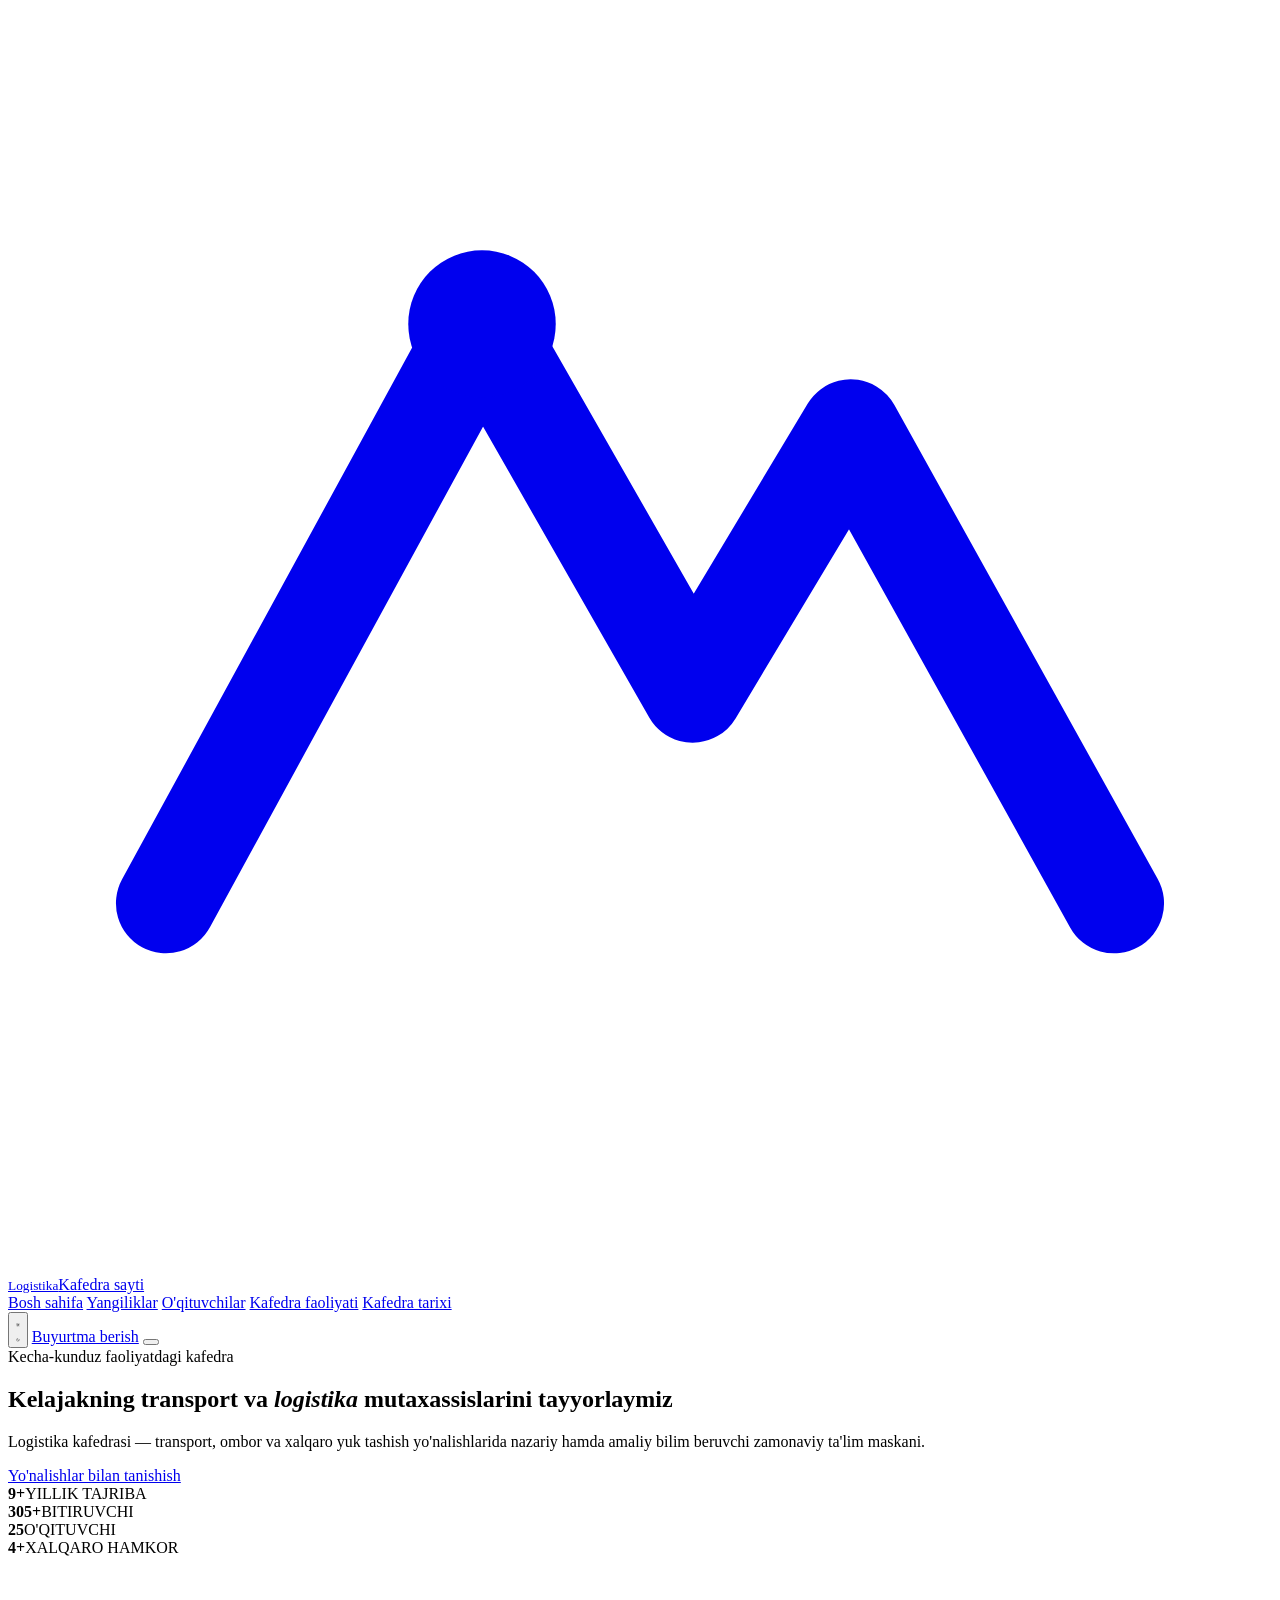
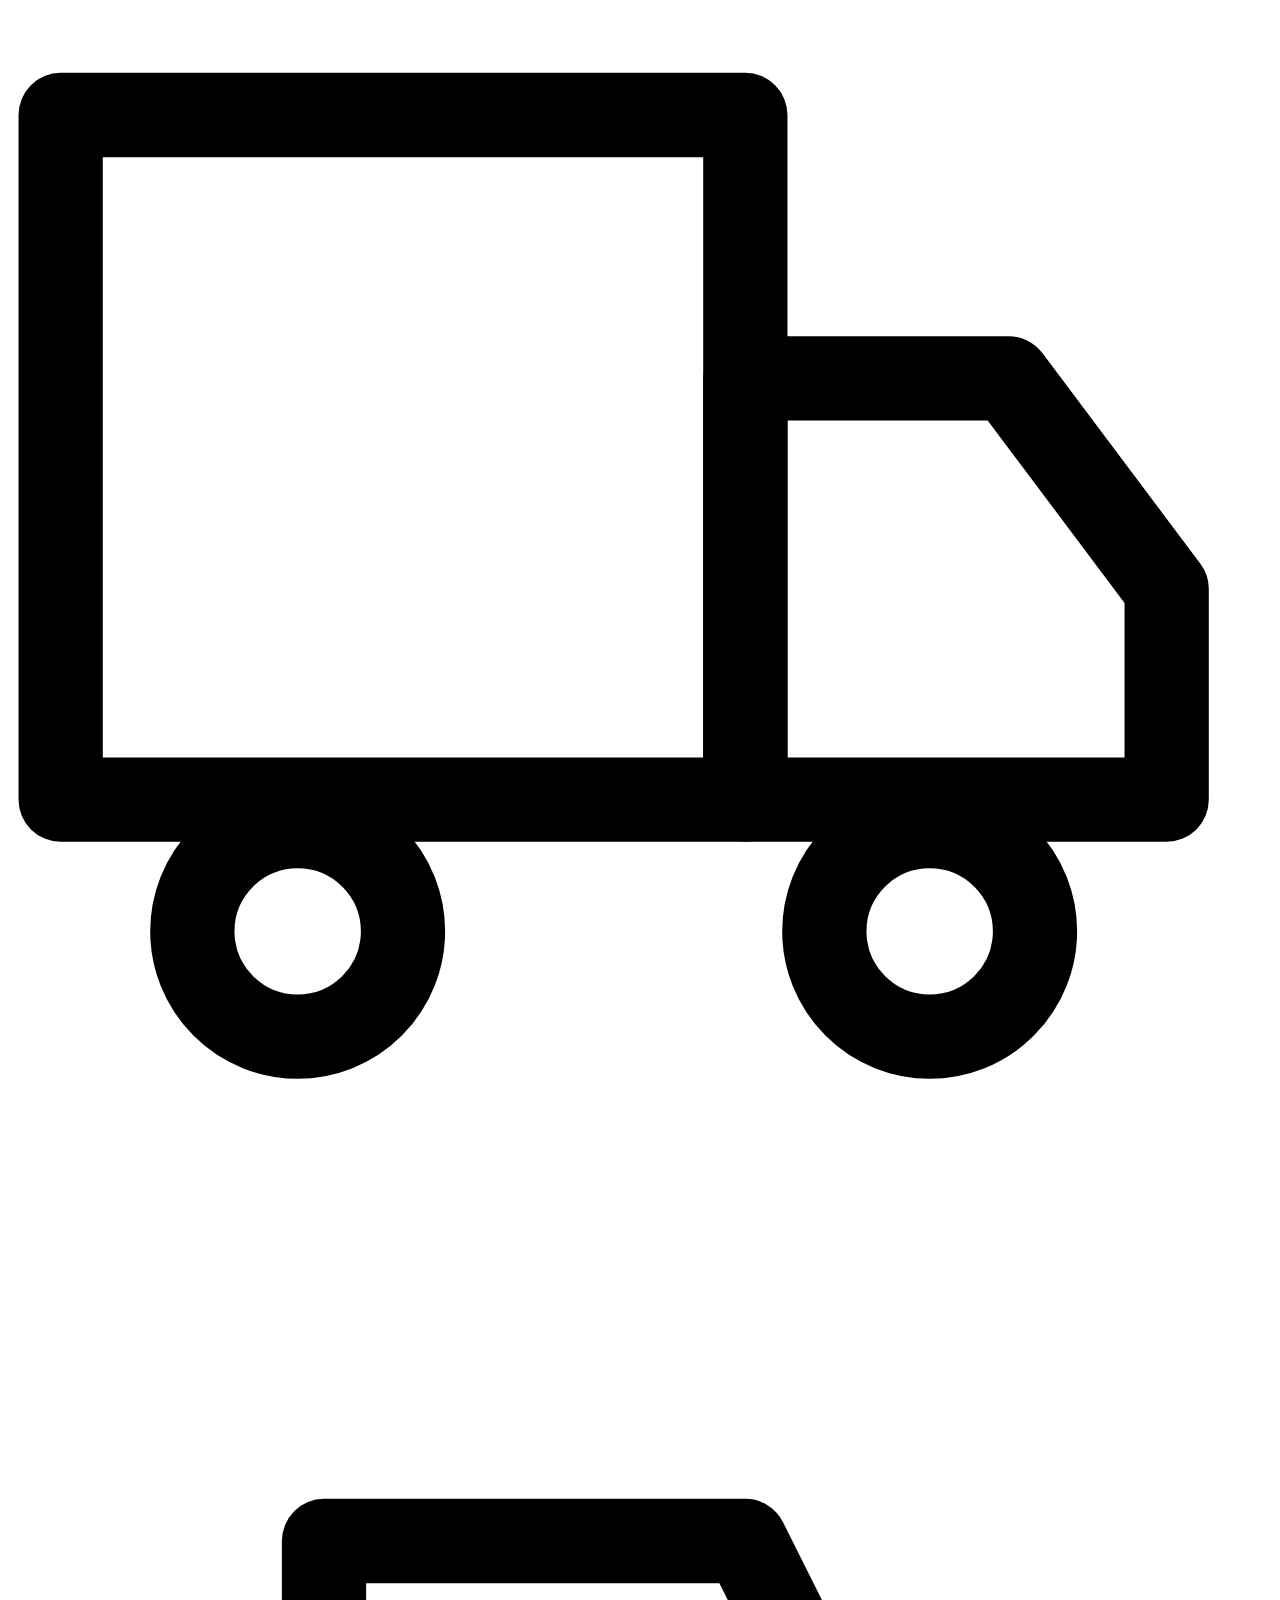
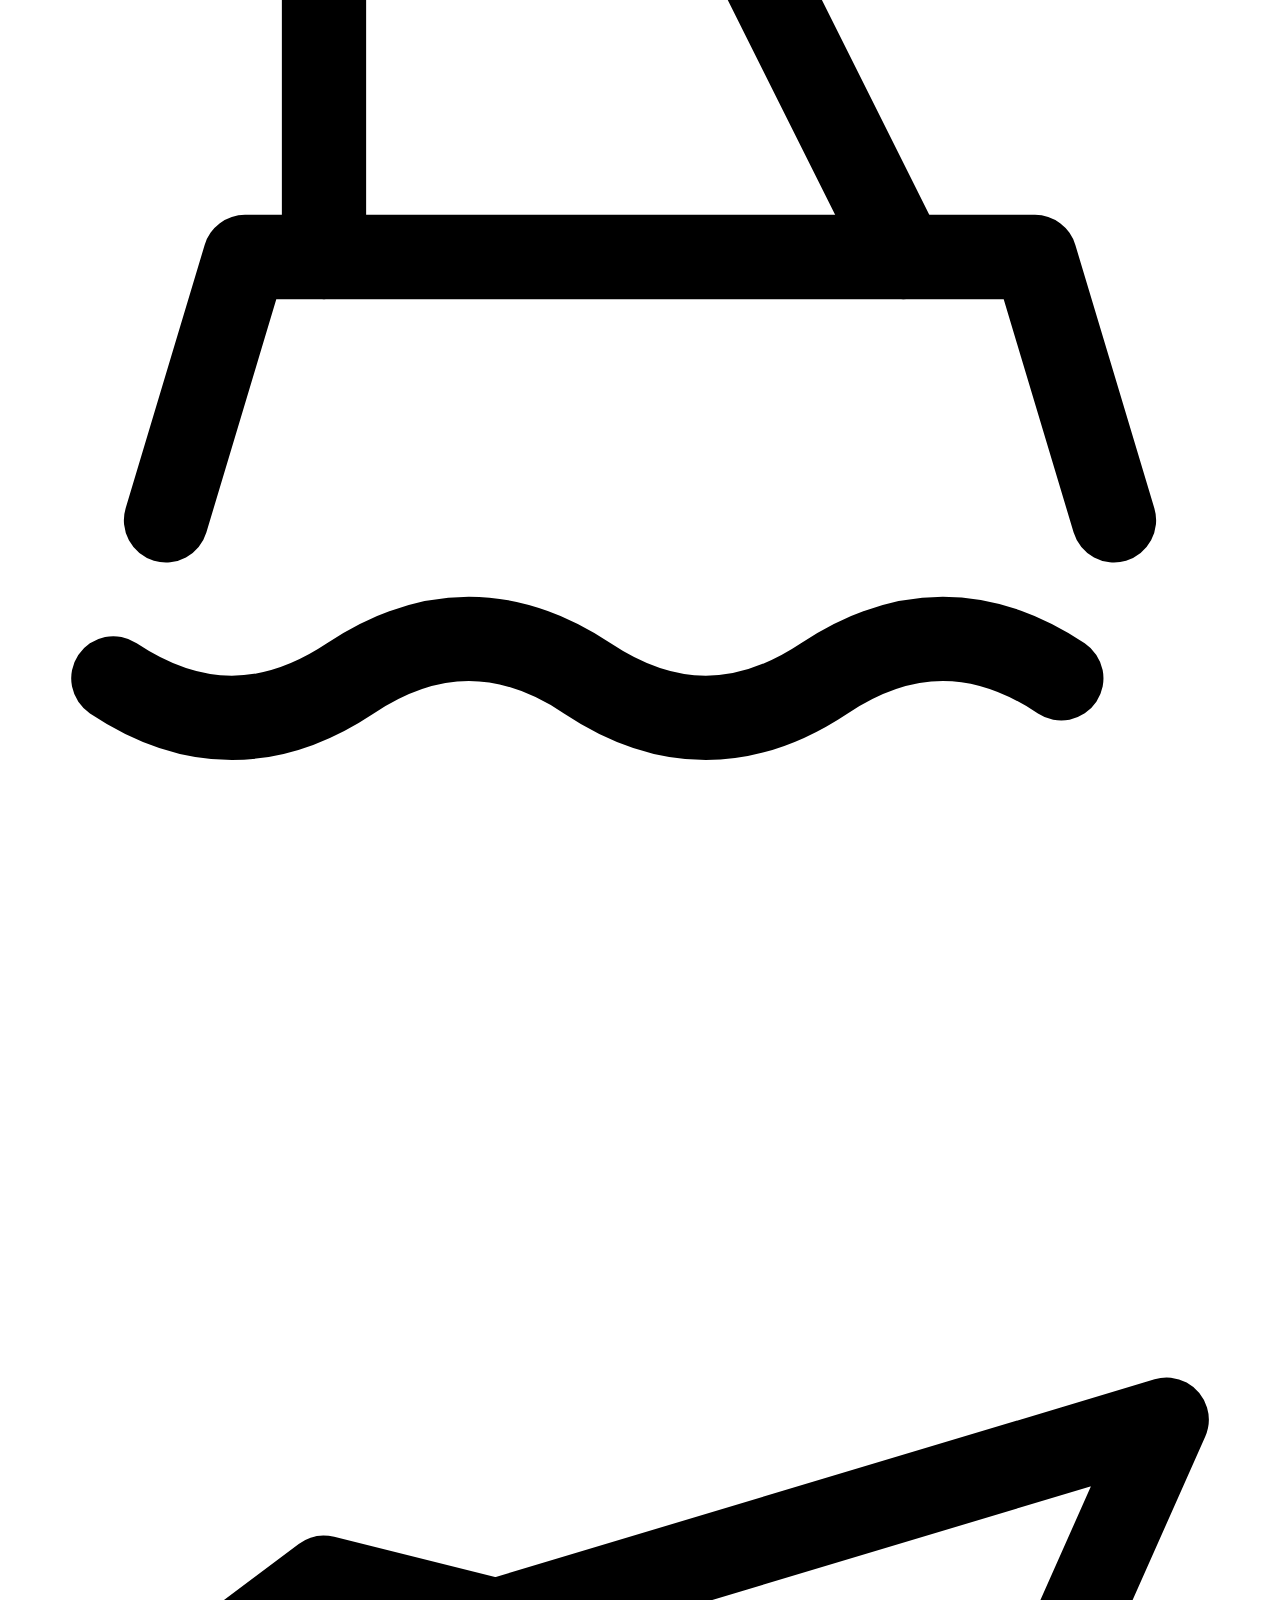
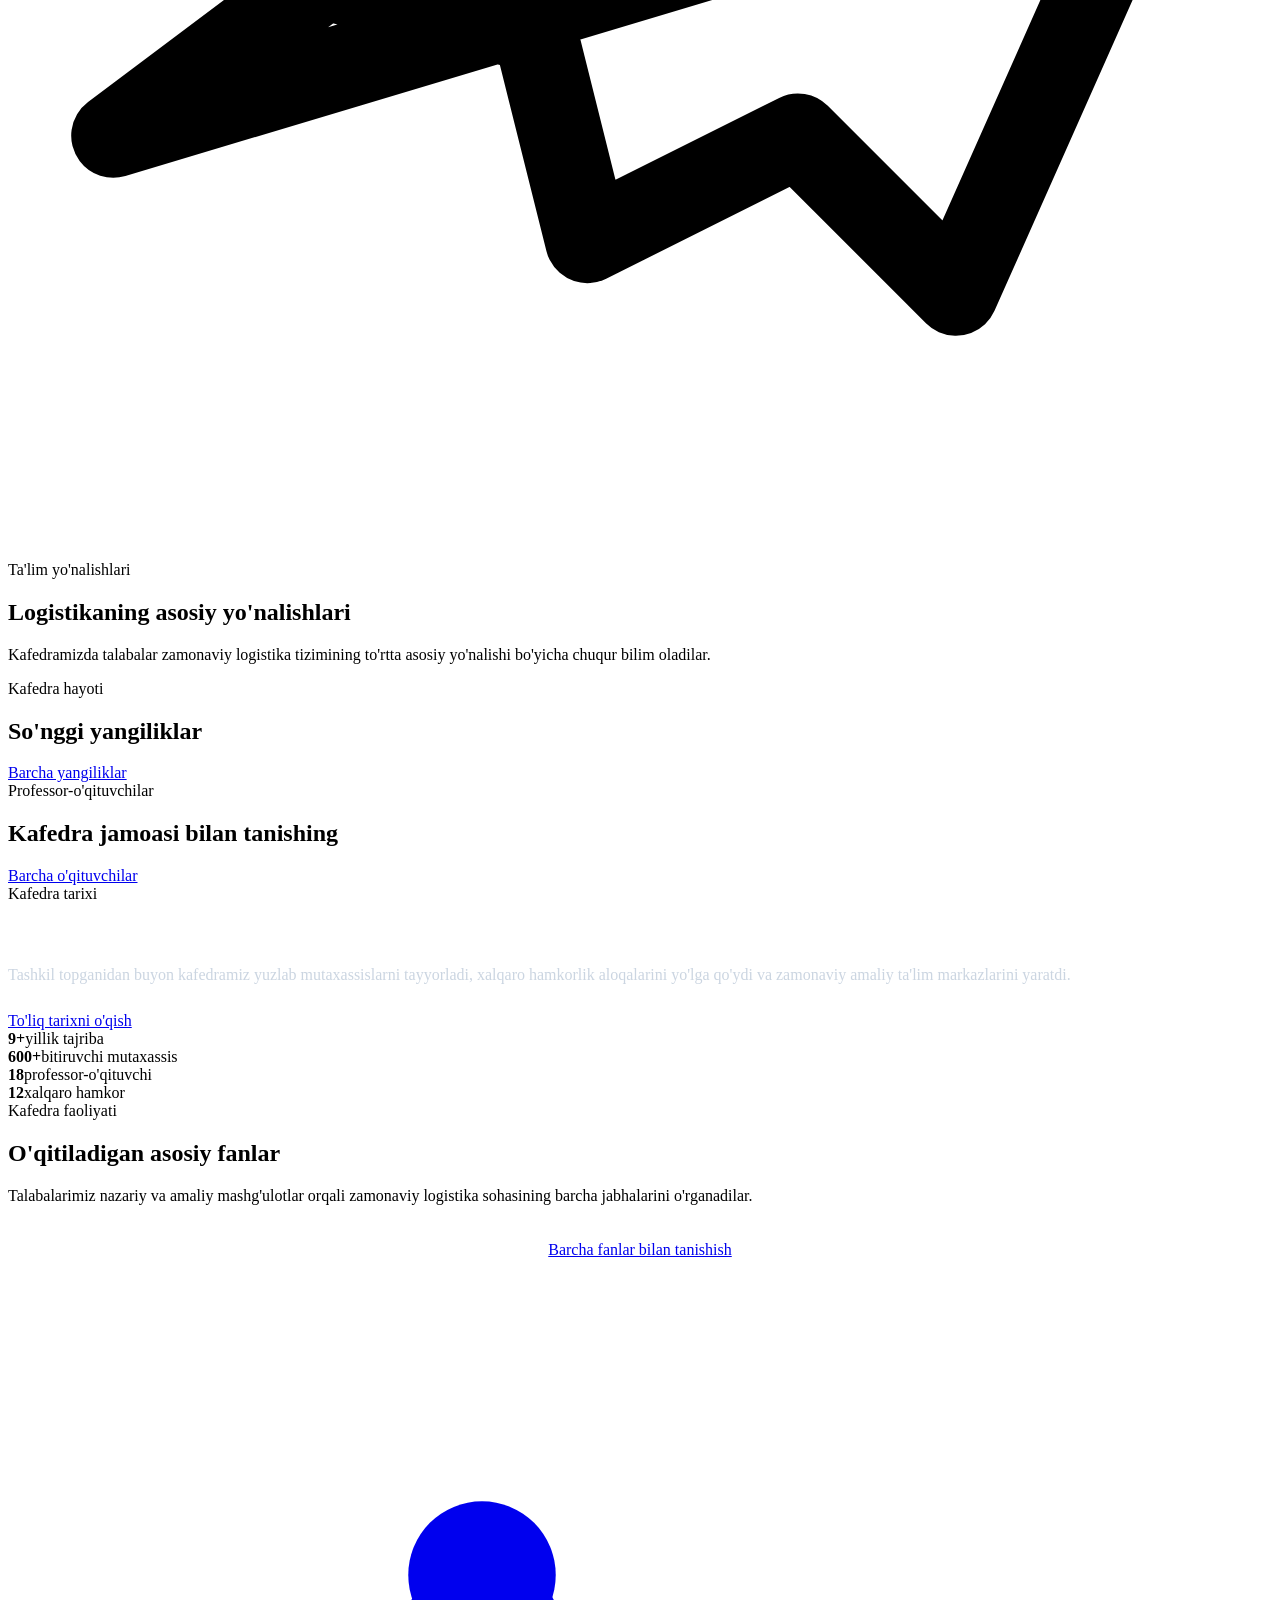
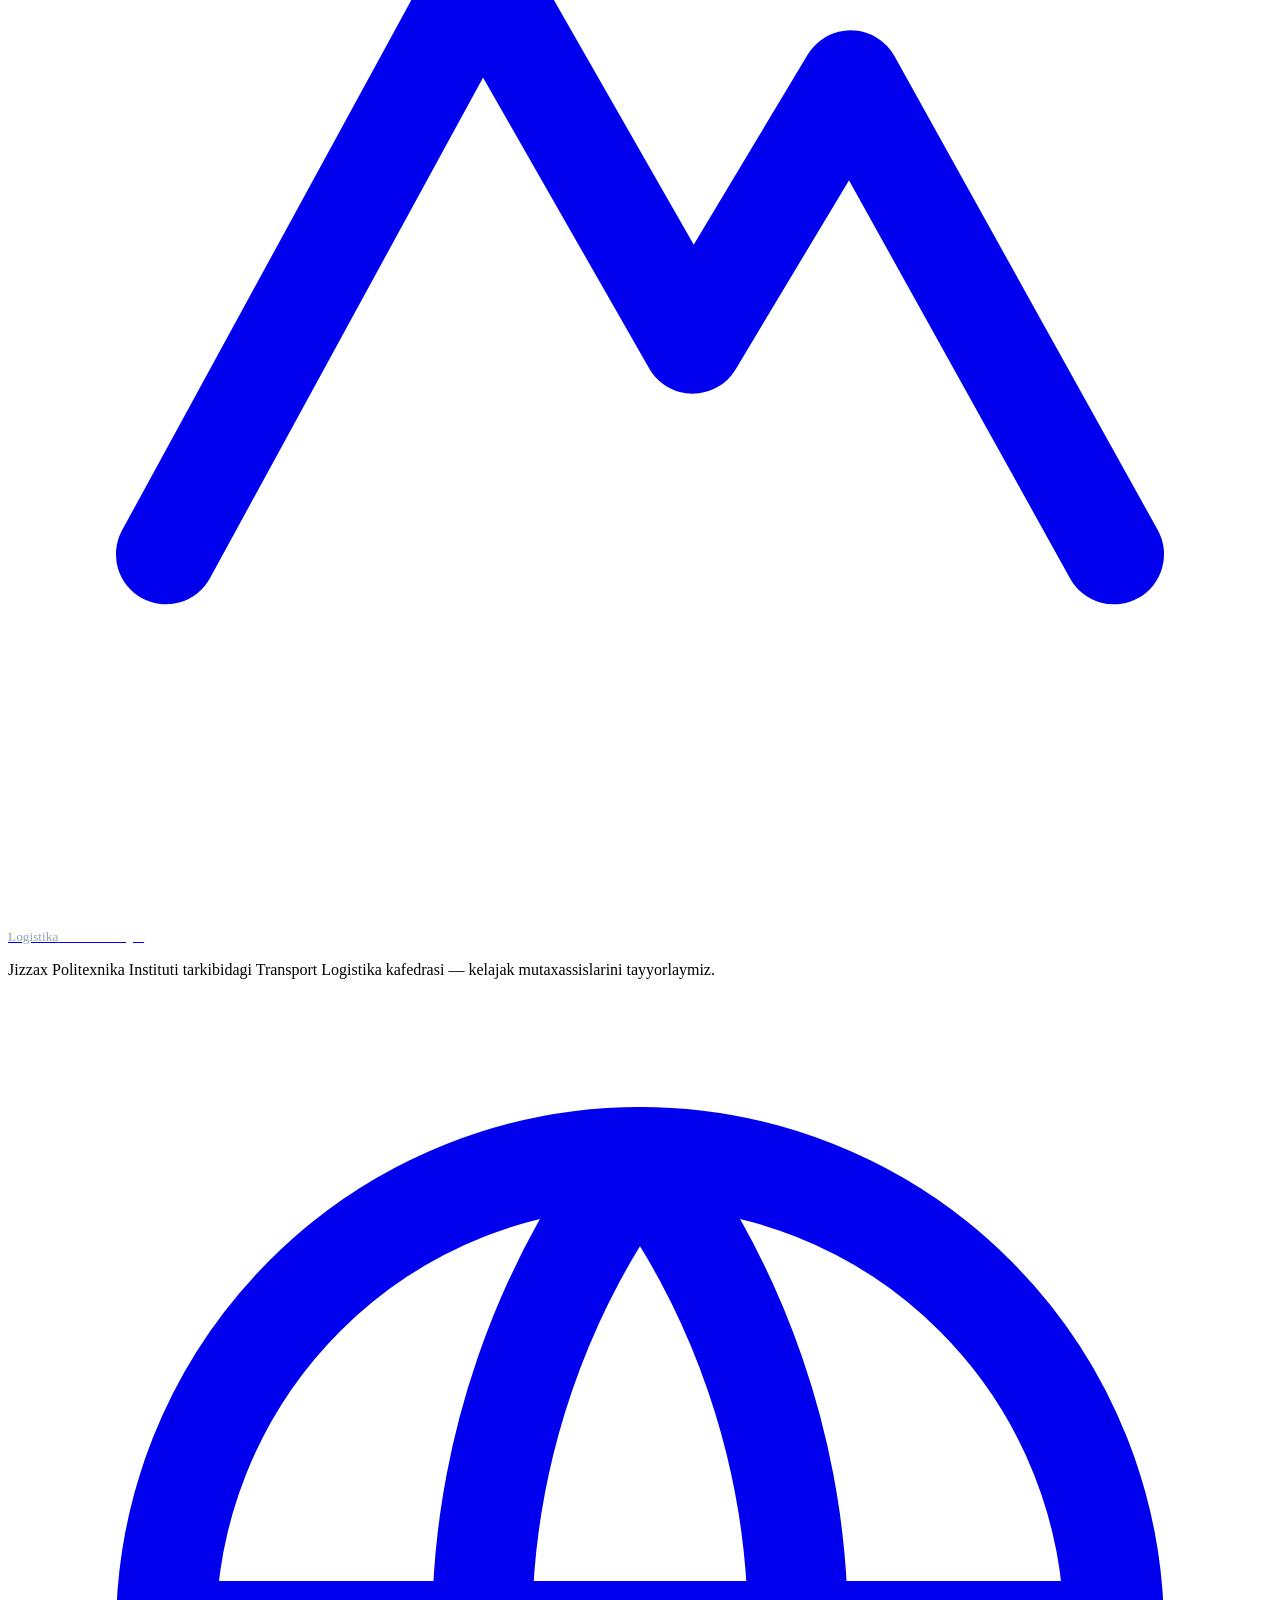
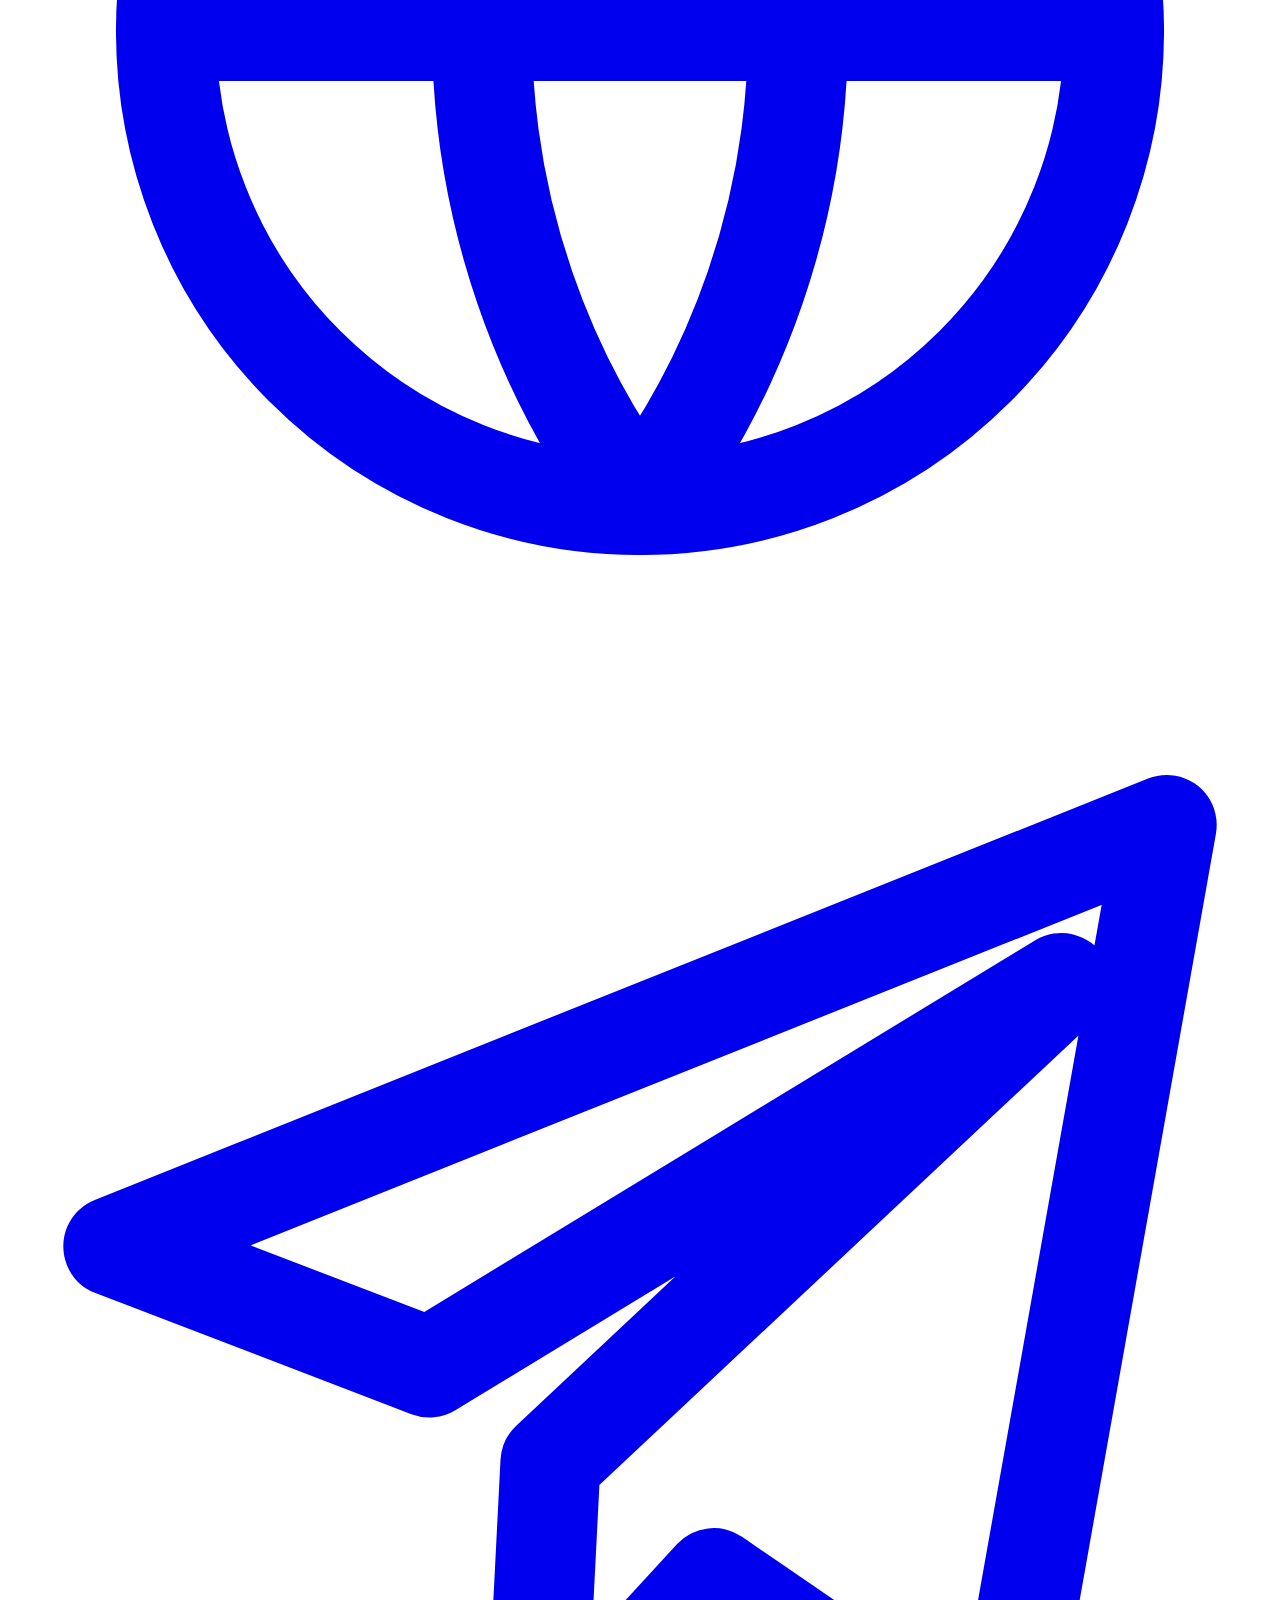
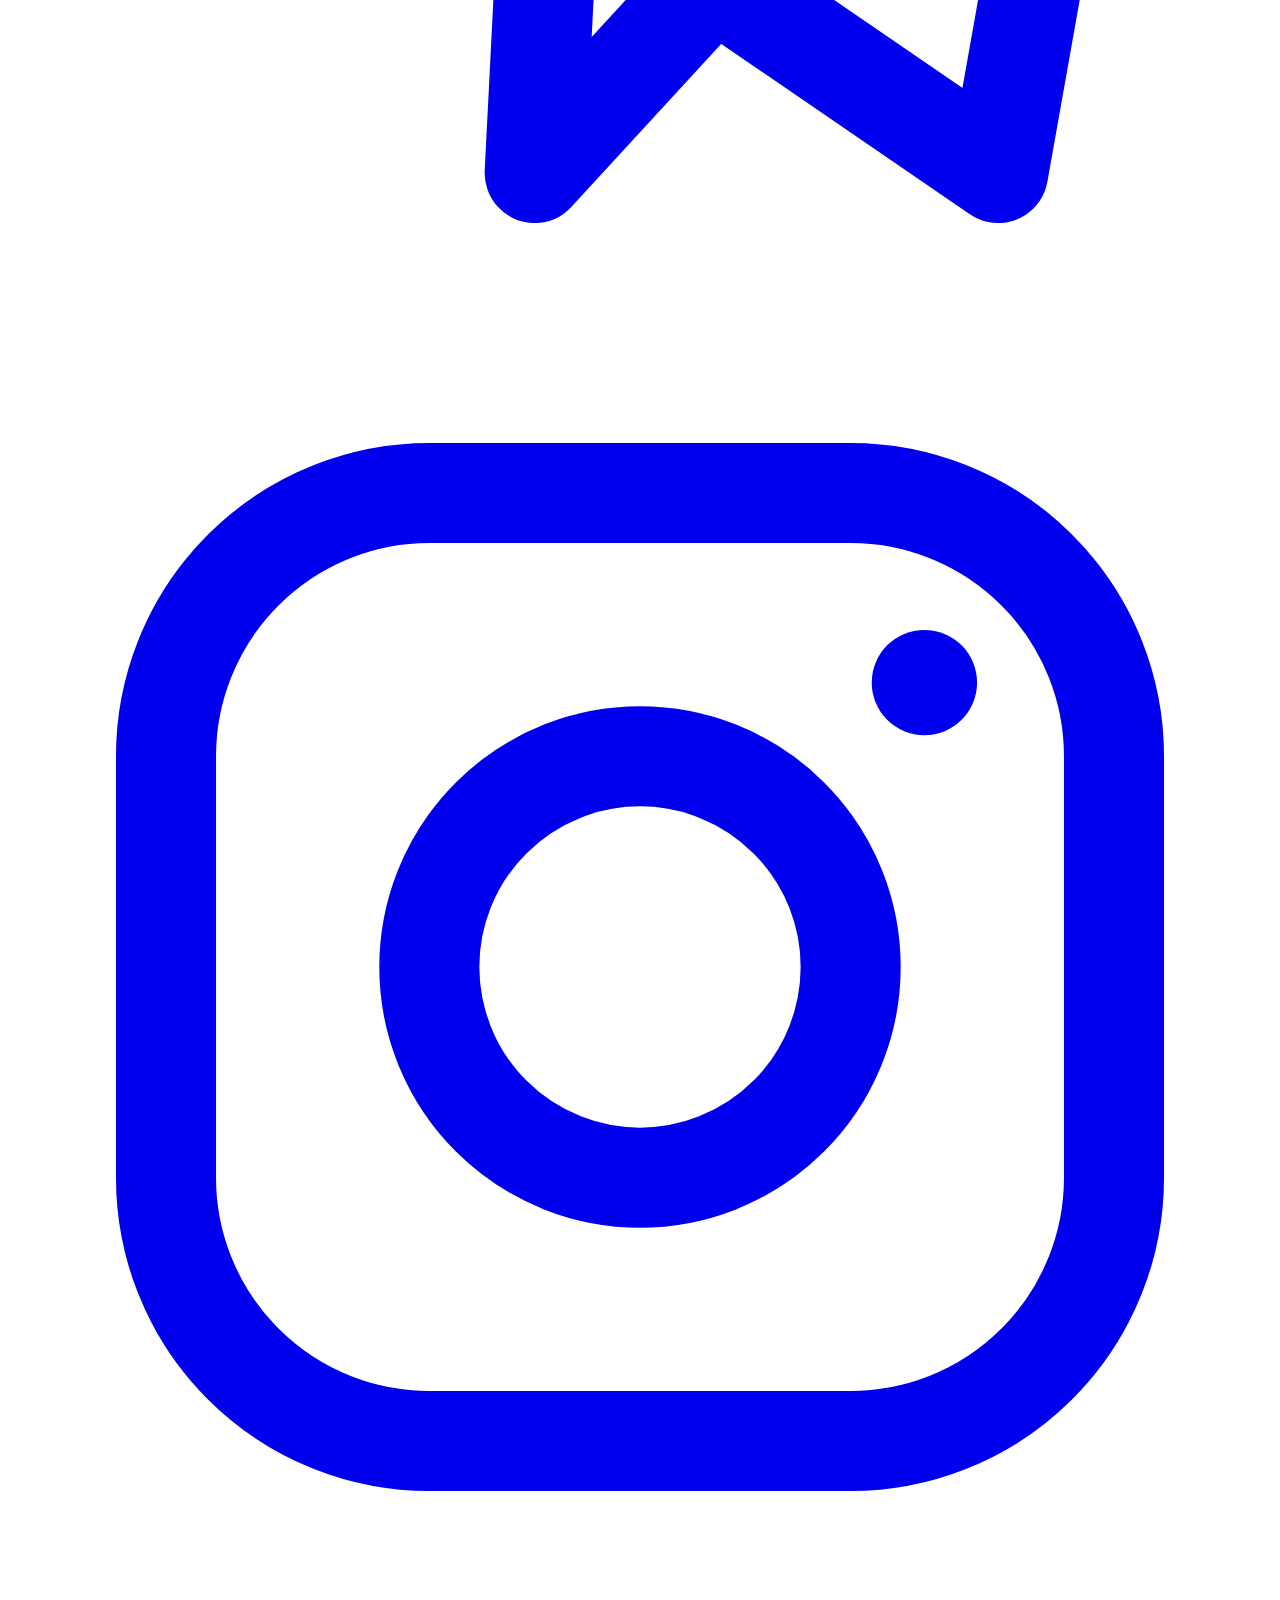
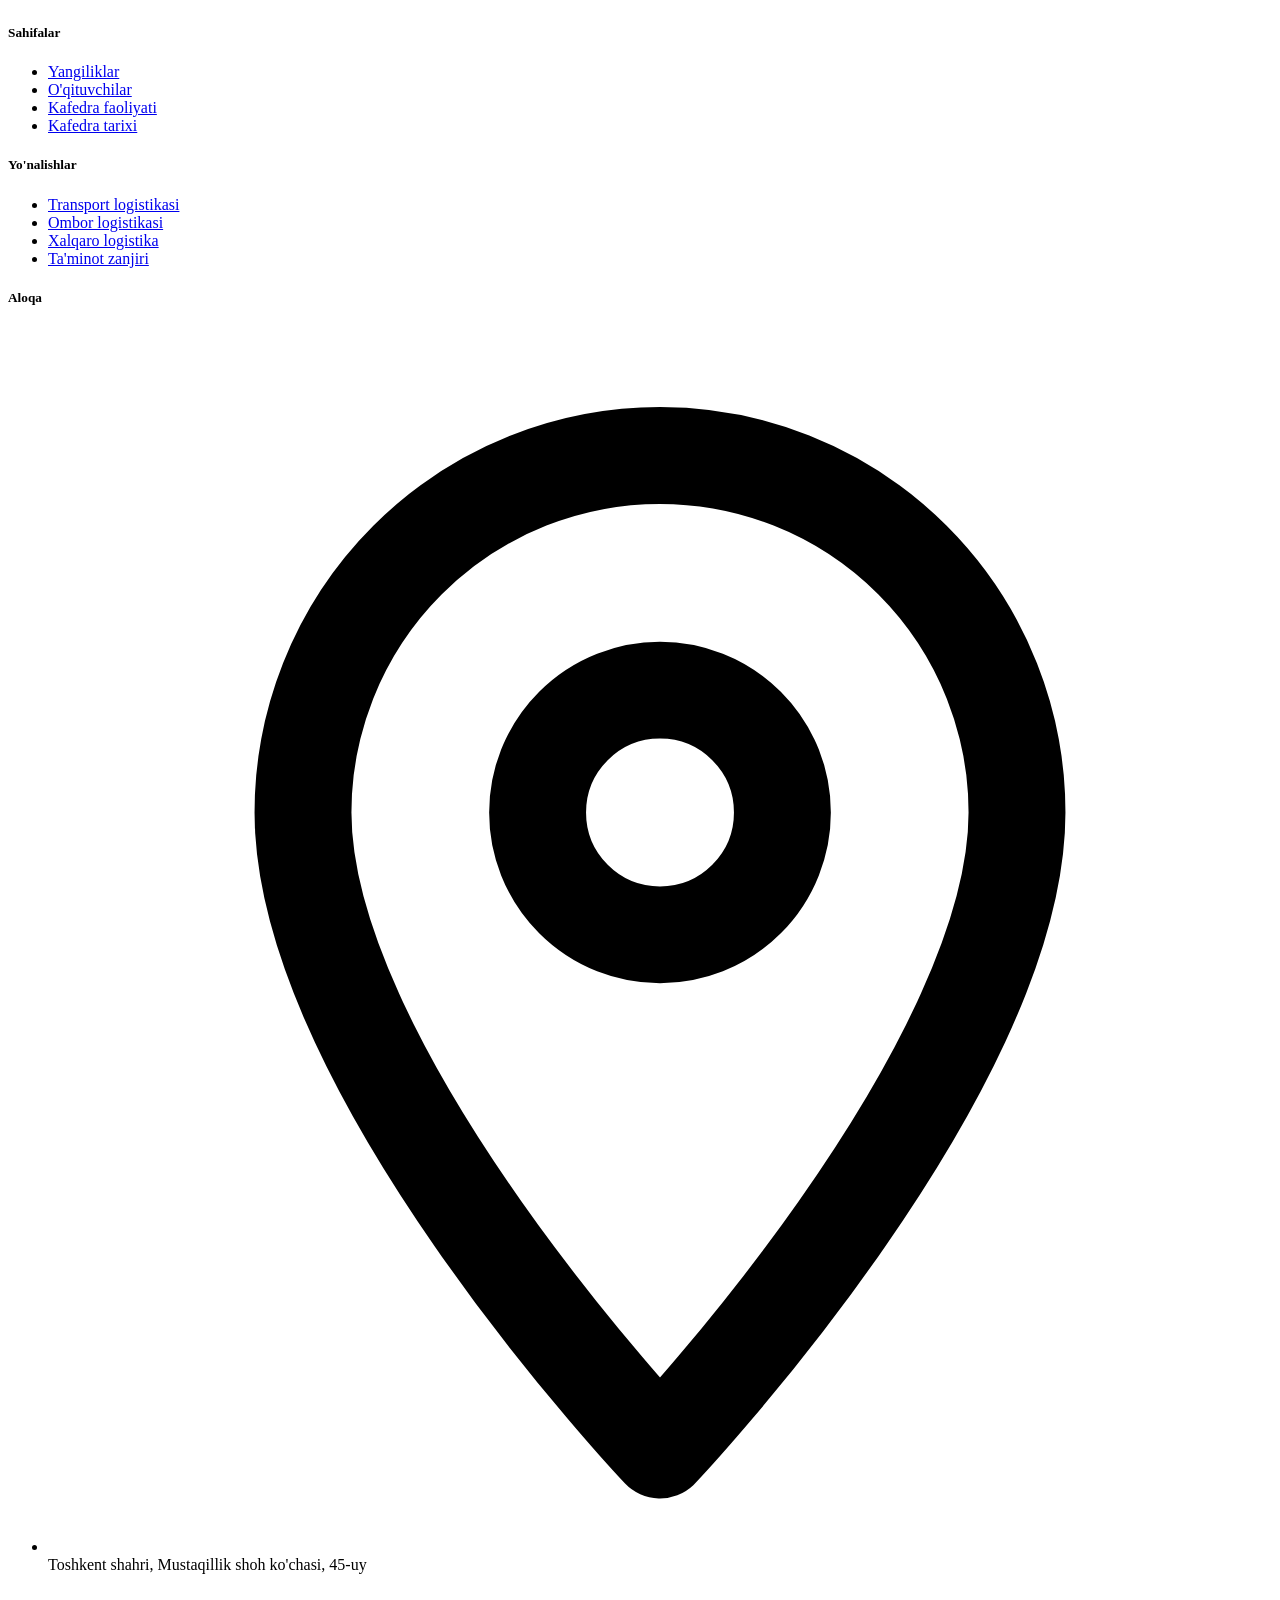
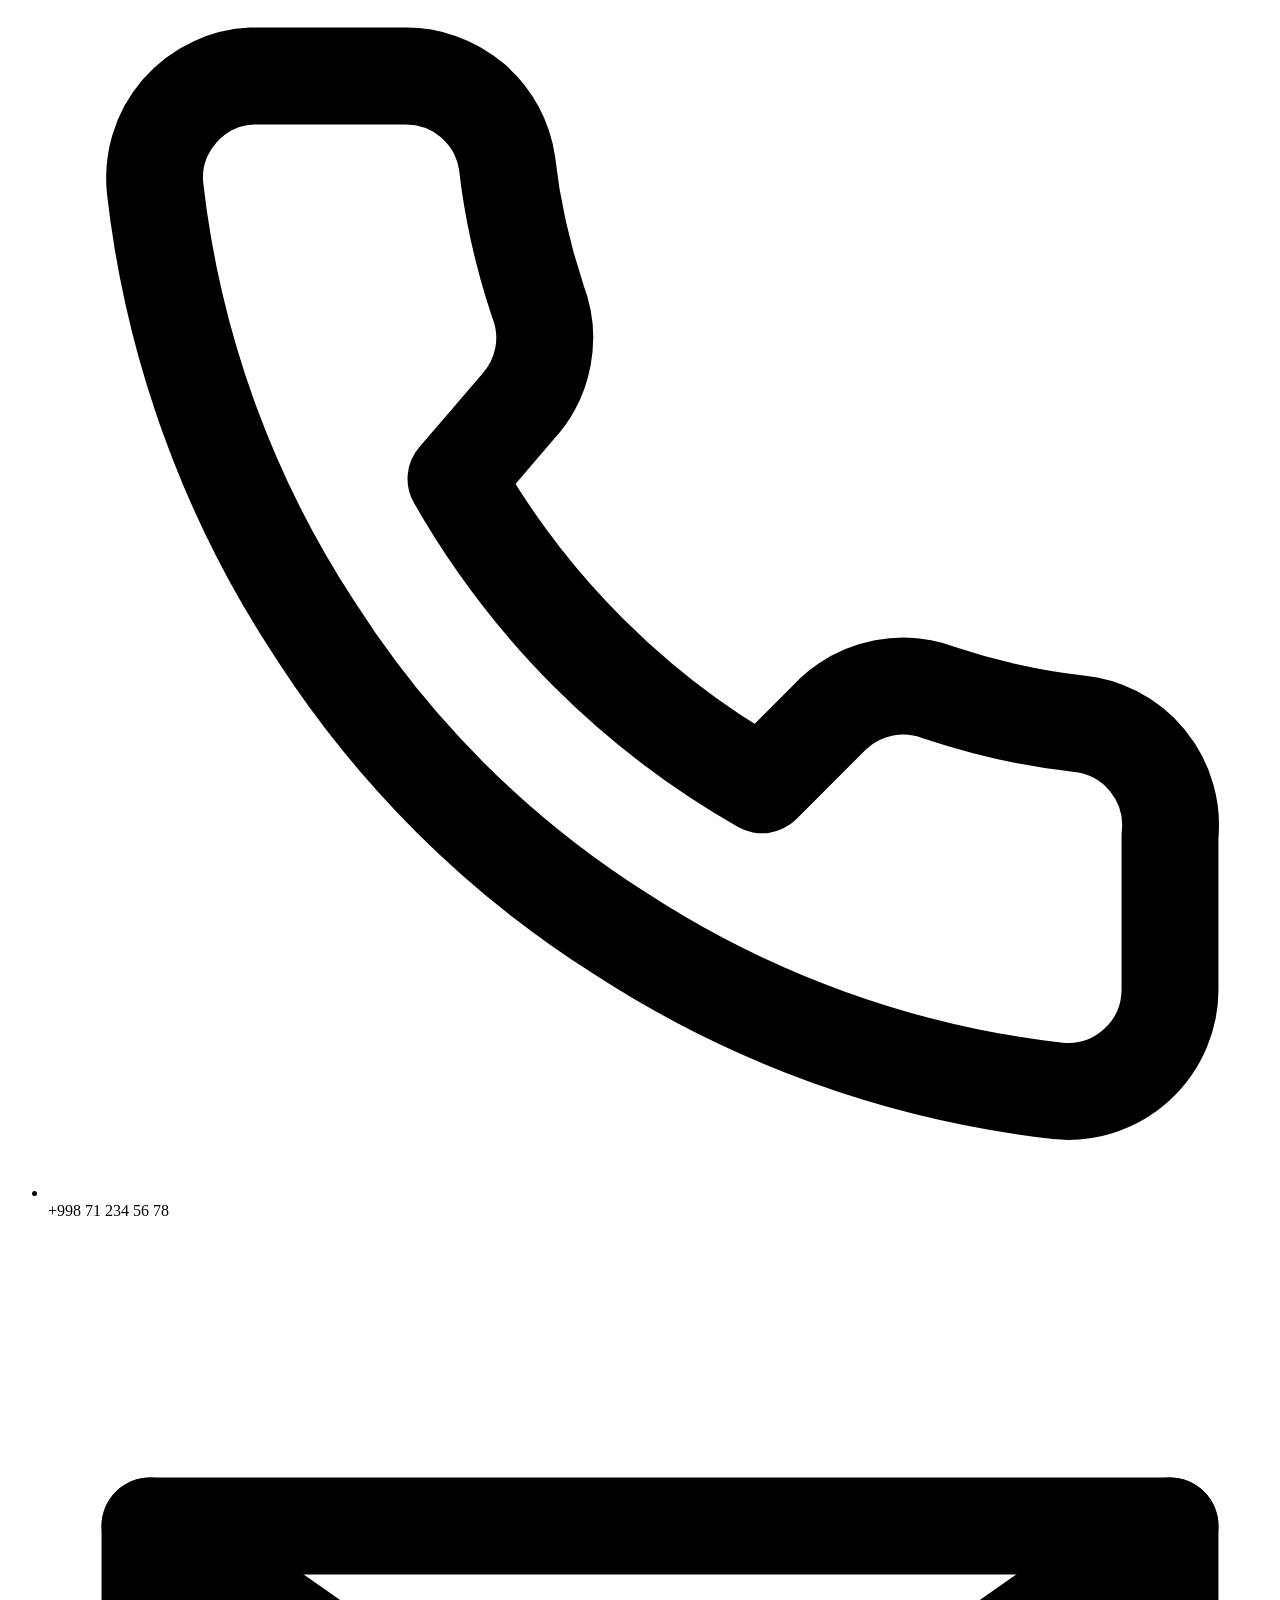
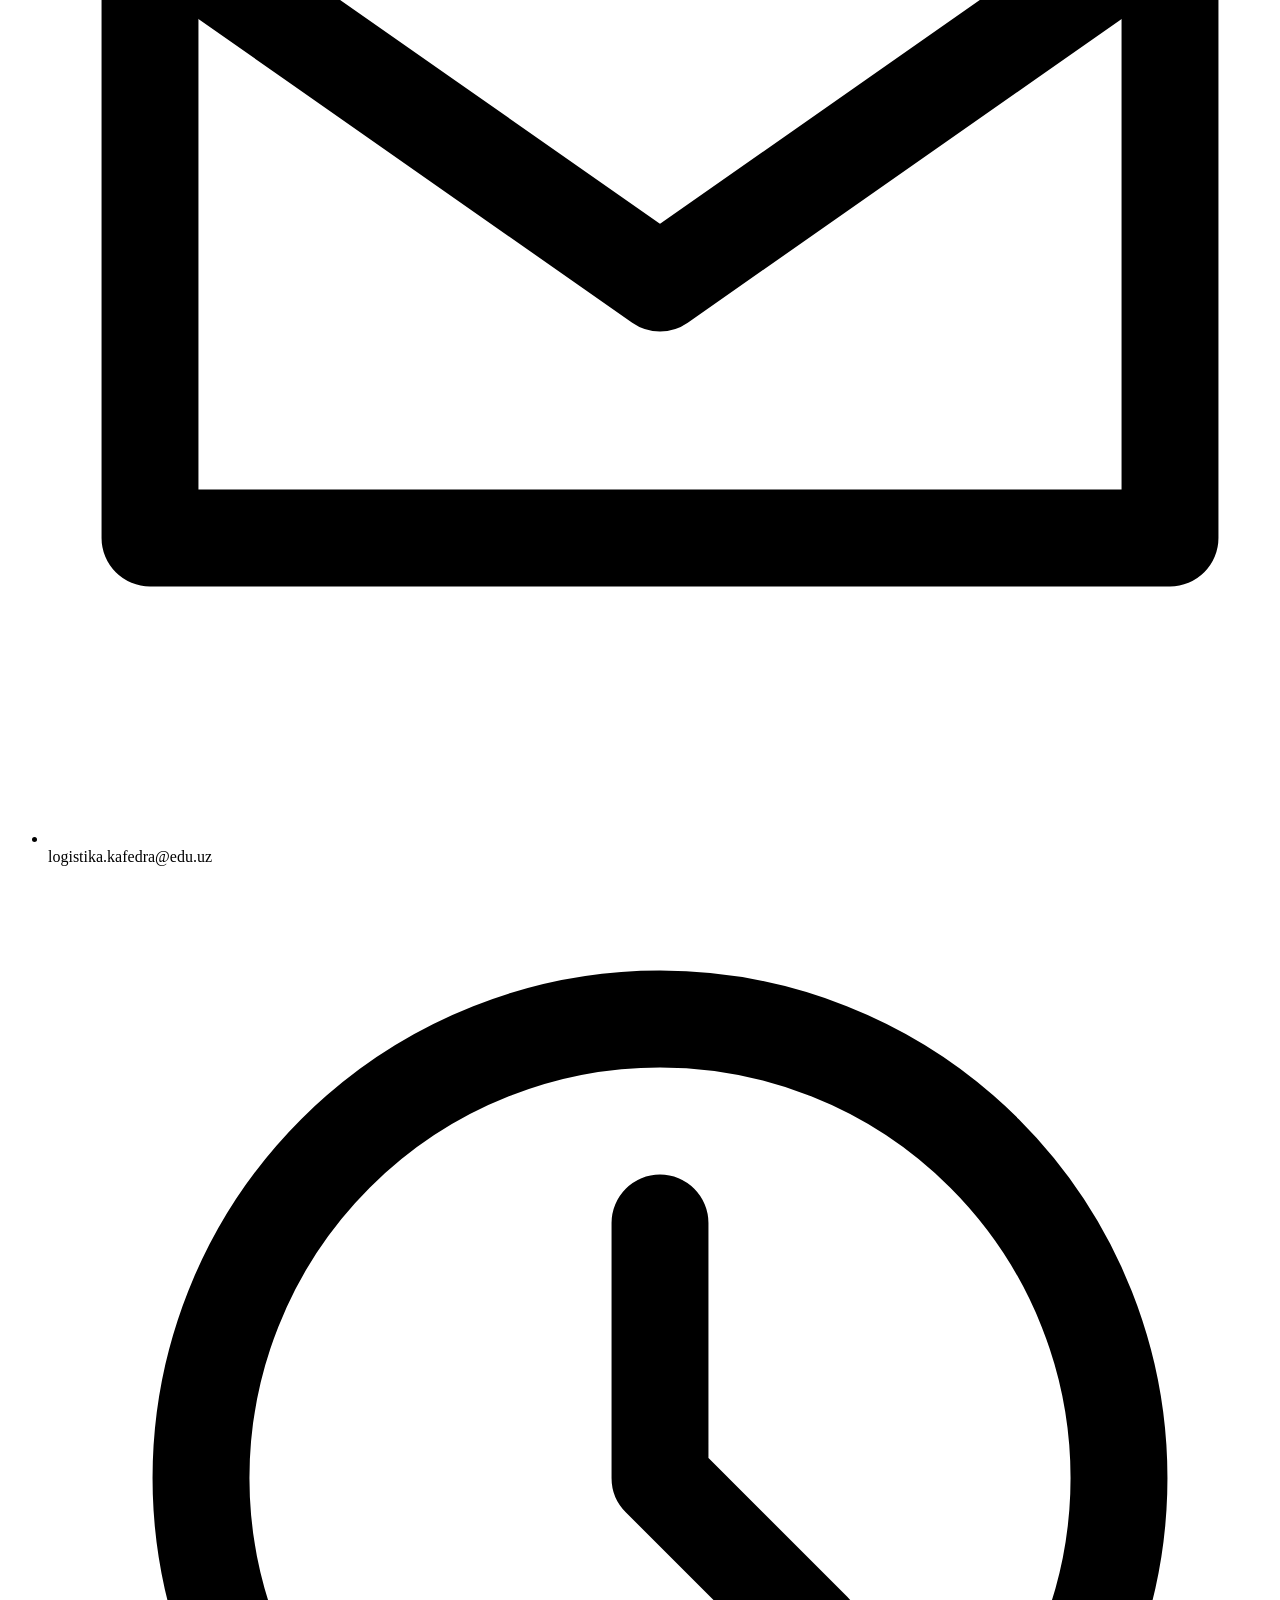
==== commit 69851050: "Add files via upload" ====
--- a/index.html
+++ b/index.html
@@ -1,707 +1,231 @@
-<!doctype html>
-<html lang="uz" data-theme="dark">
+<!DOCTYPE html>
+<html lang="uz">
 <head>
-<meta charset="UTF-8"/>
-<meta name="viewport" content="width=device-width,initial-scale=1.0"/>
-<title>Transport logistikasi kafedrasi</title>
-<link rel="preconnect" href="https://fonts.googleapis.com"/>
-<link href="https://fonts.googleapis.com/css2?family=Playfair+Display:wght@400;700;900&family=IBM+Plex+Sans:wght@300;400;500;600&display=swap" rel="stylesheet"/>
-<style>
-:root{--accent:#c8a44a;--accent2:#e8c87a;--ar:200,164,74}
-[data-theme="dark"]{--bg:#0a1520;--navy:#0d1b2a;--deep:#142030;--card:#111e2d;--card2:#162231;--border:rgba(200,164,74,.2);--border2:rgba(200,164,74,.1);--text:#e8e4da;--sub:#7a8fa8;--nav-bg:rgba(10,21,32,.97);--sh:rgba(0,0,0,.5);--ifill:rgba(200,164,74,.06)}
-[data-theme="light"]{--bg:#f0ede6;--navy:#e4dfd5;--deep:#dbd5ca;--card:#ffffff;--card2:#f5f2ec;--border:rgba(130,90,10,.18);--border2:rgba(130,90,10,.09);--text:#1a2535;--sub:#5a6a7e;--nav-bg:rgba(240,237,230,.97);--sh:rgba(0,0,0,.1);--ifill:rgba(180,130,10,.05)}
-*{margin:0;padding:0;box-sizing:border-box}
-html{scroll-behavior:smooth}
-body{font-family:'IBM Plex Sans',sans-serif;background:var(--bg);color:var(--text);overflow-x:hidden;transition:background .3s,color .3s}
-nav{position:fixed;top:0;left:0;right:0;z-index:1000;background:var(--nav-bg);backdrop-filter:blur(14px);border-bottom:1px solid var(--border);display:flex;align-items:center;justify-content:space-between;padding:0 36px;height:66px;transition:background .3s,border-color .3s}
-.nav-logo{display:flex;align-items:center;gap:11px;text-decoration:none;cursor:pointer}
-.logo-box{width:40px;height:40px;border-radius:10px;background:linear-gradient(135deg,var(--accent),#b8903a);display:flex;align-items:center;justify-content:center}
-.nav-logo span{font-family:'Playfair Display',serif;font-size:16px;color:var(--text);font-weight:700;transition:color .3s}
-.nav-center{display:flex;align-items:center;gap:2px}
-.nav-center a{text-decoration:none;color:var(--sub);font-size:13px;font-weight:500;padding:7px 11px;border-radius:7px;transition:all .2s}
-.nav-center a:hover,.nav-center a.active{color:var(--accent);background:rgba(var(--ar),.09)}
-.hemis-btn{background:linear-gradient(135deg,var(--accent),#b8903a)!important;color:#0d1b2a!important;font-weight:700!important;border-radius:8px!important;padding:7px 15px!important}
-.hemis-btn:hover{opacity:.88;transform:translateY(-1px);box-shadow:0 4px 14px rgba(var(--ar),.35)!important}
-.nav-right{display:flex;align-items:center;gap:10px}
-.theme-toggle{width:46px;height:26px;background:rgba(var(--ar),.15);border:1.5px solid var(--border);border-radius:13px;cursor:pointer;position:relative;transition:all .3s;flex-shrink:0}
-.theme-toggle::after{content:'';position:absolute;top:3px;left:3px;width:18px;height:18px;border-radius:50%;background:var(--accent);transition:transform .3s}
-[data-theme="light"] .theme-toggle::after{transform:translateX(20px)}
-.ti{position:absolute;top:50%;transform:translateY(-50%);font-size:12px;pointer-events:none}
-.ti.moon{left:5px}.ti.sun{right:4px}
-.burger{display:none;flex-direction:column;gap:5px;cursor:pointer;padding:5px;background:none;border:none}
-.burger span{width:22px;height:2px;background:var(--accent);border-radius:2px;display:block;transition:.3s}
-.page{display:none;min-height:100vh;padding-top:66px}
-.page.active{display:block}
-#hero{position:relative;min-height:90vh;display:flex;align-items:center;overflow:hidden}
-.hero-sky{position:absolute;inset:0;background:linear-gradient(155deg,#061525 0%,#0e2540 45%,#13304d 75%,#081c30 10%);transition:background .3s}
-[data-theme="light"] .hero-sky{background:linear-gradient(155deg,#c2d8ef 0%,#d0e5f7 45%,#deeeff 75%,#c8dced 10%)}
-.hero-glow{position:absolute;top:15%;right:8%;width:480px;height:480px;border-radius:50%;background:radial-gradient(circle,rgba(var(--ar),.08) 0%,transparent 68%);pointer-events:none}
-.hero-glow2{position:absolute;bottom:10%;left:5%;width:300px;height:300px;border-radius:50%;background:radial-gradient(circle,rgba(26,90,160,.12) 0%,transparent 68%);pointer-events:none}
-.float-icons{position:absolute;inset:0;pointer-events:none;overflow:hidden}
-.fi{position:absolute;animation:floatY 18s ease-in-out infinite;filter:grayscale(.3)}
-[data-theme="dark"] .fi{opacity:.07}
-[data-theme="light"] .fi{opacity:.09}
-.fi:nth-child(1){top:8%;left:4%;font-size:88px;animation-duration:22s}
-.fi:nth-child(2){top:60%;left:3%;font-size:56px;animation-duration:17s;animation-delay:-5s}
-.fi:nth-child(3){top:15%;right:6%;font-size:80px;animation-duration:25s;animation-delay:-8s}
-.fi:nth-child(4){top:65%;right:4%;font-size:70px;animation-duration:20s;animation-delay:-3s}
-.fi:nth-child(5){top:38%;left:44%;font-size:52px;animation-duration:30s;animation-delay:-12s}
-.fi:nth-child(6){top:5%;left:52%;font-size:64px;animation-duration:16s;animation-delay:-6s}
-@keyframes floatY{0%,100%{transform:translateY(0)rotate(0)}33%{transform:translateY(-20px)rotate(4deg)}66%{transform:translateY(12px)rotate(-3deg)}}
-.hero-scene-svg{position:absolute;bottom:50px;left:0;right:0;width:100%;pointer-events:none}
-[data-theme="dark"] .hero-scene-svg{opacity:.18}
-[data-theme="light"] .hero-scene-svg{opacity:.15}
-.hero-content{position:relative;z-index:3;max-width:680px;padding:56px 60px}
-.hero-badge{display:inline-flex;align-items:center;gap:8px;background:rgba(var(--ar),.12);border:1px solid var(--border);color:var(--accent);font-size:11.5px;font-weight:700;padding:6px 14px;border-radius:20px;letter-spacing:.8px;text-transform:uppercase;margin-bottom:24px}
-.pdot{width:7px;height:7px;background:var(--accent);border-radius:50%;animation:pdot 2s infinite}
-@keyframes pdot{0%,100%{opacity:1;transform:scale(1)}50%{opacity:.3;transform:scale(.7)}}
-h1.htitle{font-family:'Playfair Display',serif;font-size:clamp(34px,5vw,62px);font-weight:900;line-height:1.08;color:var(--text);margin-bottom:18px;transition:color .3s}
-h1.htitle .gold{color:var(--accent)}
-.hdesc{font-size:16px;color:var(--sub);line-height:1.75;margin-bottom:34px;max-width:500px}
-.hactions{display:flex;gap:12px;flex-wrap:wrap}
-.btn-p{background:linear-gradient(135deg,var(--accent),#b8903a);color:#0d1b2a;font-weight:700;font-size:14px;padding:13px 26px;border-radius:10px;border:none;cursor:pointer;text-decoration:none;display:inline-block;transition:all .25s;font-family:'IBM Plex Sans',sans-serif}
-.btn-p:hover{transform:translateY(-2px);box-shadow:0 8px 24px rgba(var(--ar),.4)}
-.btn-o{background:transparent;color:var(--accent);border:1.5px solid var(--accent);font-weight:600;font-size:14px;padding:12px 26px;border-radius:10px;cursor:pointer;text-decoration:none;display:inline-block;transition:all .25s;font-family:'IBM Plex Sans',sans-serif}
-.btn-o:hover{background:rgba(var(--ar),.09);transform:translateY(-2px)}
-.hstats{position:absolute;right:60px;bottom:70px;display:flex;gap:34px;z-index:3}
-.sn{font-family:'Playfair Display',serif;font-size:40px;font-weight:900;color:var(--accent);line-height:1}
-.sl{font-size:10.5px;color:var(--sub);text-transform:uppercase;letter-spacing:.8px;margin-top:4px}
-.ticker{position:absolute;bottom:0;left:0;right:0;height:48px;background:rgba(var(--ar),.06);border-top:1px solid var(--border);overflow:hidden;display:flex;align-items:center;z-index:3}
-.ttrack{display:flex;gap:36px;align-items:center;animation:tscroll 32s linear infinite;white-space:nowrap;padding-left:40px}
-.ttrack span.sep{color:var(--border);font-size:12px}
-@keyframes tscroll{0%{transform:translateX(0)}100%{transform:translateX(-50%)}}
-.sec{padding:72px 60px;transition:background .3s}
-.sec.alt{background:var(--deep)}
-.stag{display:inline-block;color:var(--accent);font-size:11px;font-weight:700;letter-spacing:1.8px;text-transform:uppercase;margin-bottom:9px}
-.stitle{font-family:'Playfair Display',serif;font-size:clamp(24px,3.5vw,42px);font-weight:900;color:var(--text);line-height:1.15;margin-bottom:13px;transition:color .3s}
-.ssub{color:var(--sub);font-size:15px;line-height:1.72;max-width:600px;margin-bottom:42px}
-.gline{width:52px;height:3px;background:linear-gradient(90deg,var(--accent),transparent);margin-bottom:28px;border-radius:2px}
-.tstrip{display:grid;grid-template-columns:repeat(6,1fr);gap:14px;margin-bottom:0}
-.tic{background:var(--card);border:1px solid var(--border);border-radius:13px;padding:20px 12px;text-align:center;transition:all .3s;cursor:default}
-.tic:hover{border-color:var(--accent);transform:translateY(-3px);background:rgba(var(--ar),.05)}
-.tic .icon{font-size:34px;margin-bottom:8px}
-.tic .lbl{font-size:11px;color:var(--sub);font-weight:500;line-height:1.4}
-.ngrid{display:grid;grid-template-columns:repeat(auto-fill,minmax(290px,1fr));gap:20px}
-.ncard{background:var(--card);border:1px solid var(--border);border-radius:13px;overflow:hidden;transition:all .3s;cursor:pointer}
-.ncard:hover{transform:translateY(-5px);border-color:var(--accent);box-shadow:0 12px 32px var(--sh)}
-.nimg{width:100%;height:168px;display:flex;align-items:center;justify-content:center;font-size:50px;position:relative;overflow:hidden}
-.nimg-bg{position:absolute;inset:0;background:linear-gradient(135deg,var(--deep),var(--navy))}
-.nimg-icon{position:relative;z-index:1}
-.nbody{padding:20px}
-.ndate{font-size:11px;color:var(--accent);font-weight:700;letter-spacing:.5px;margin-bottom:7px}
-.ntitle{font-family:'Playfair Display',serif;font-size:16px;color:var(--text);font-weight:700;line-height:1.38;margin-bottom:9px}
-.ntext{font-size:13px;color:var(--sub);line-height:1.65}
-
-/* ===== TEACHER CARD ===== */
-.tgrid{display:grid;grid-template-columns:repeat(auto-fill,minmax(228px,1fr));gap:20px}
-.tcard{background:var(--card);border:1px solid var(--border);border-radius:13px;padding:26px 20px;text-align:center;transition:all .3s;cursor:pointer;position:relative;overflow:hidden}
-.tcard::before{content:'';position:absolute;top:0;left:0;right:0;height:3px;background:linear-gradient(90deg,transparent,var(--accent),transparent);opacity:0;transition:.3s}
-.tcard:hover{transform:translateY(-4px);border-color:var(--accent);box-shadow:0 10px 28px var(--sh)}
-.tcard:hover::before{opacity:1}
-
-/* Avatar wrapper — rasm yoki harf */
-.tav-wrap{width:84px;height:84px;border-radius:50%;margin:0 auto 13px;position:relative;overflow:hidden;border:3px solid rgba(200,164,74,.25);flex-shrink:0;display:block}
-.tav-wrap img{width:100%;height:100%;object-fit:cover;display:block}
-.tav-fallback{width:100%;height:100%;background:linear-gradient(135deg,var(--accent),#b8903a);display:flex;align-items:center;justify-content:center;font-family:'Playfair Display',serif;font-size:30px;font-weight:900;color:#0d1b2a}
-
-
-.tname{font-family:'Playfair Display',serif;font-size:15px;color:var(--text);font-weight:700;margin-bottom:5px;line-height:1.3}
-.tpos{font-size:11.5px;color:var(--accent);font-weight:600;margin-bottom:13px}
-.tsocials{display:flex;justify-content:center;gap:7px}
-.soc{width:30px;height:30px;border-radius:7px;background:var(--ifill);border:1px solid var(--border);display:flex;align-items:center;justify-content:center;font-size:13px;text-decoration:none;color:var(--accent);transition:all .2s}
-.soc:hover{background:var(--accent);color:#0d1b2a;border-color:var(--accent);transform:scale(1.12)}
-
-.hbanner{padding:56px 60px;border-bottom:1px solid var(--border);background:var(--deep);position:relative;overflow:hidden;transition:background .3s}
-.hbg{position:absolute;right:0;top:0;bottom:0;width:48%;pointer-events:none}
-[data-theme="dark"] .hbg{opacity:.08}
-[data-theme="light"] .hbg{opacity:.07}
-.hlayout{display:grid;grid-template-columns:1fr 1fr;gap:48px;align-items:start}
-.ggrid{display:grid;grid-template-columns:1fr 1fr;gap:10px}
-.gitem{border-radius:12px;border:1px solid var(--border);background:var(--card2);aspect-ratio:4/3;display:flex;align-items:center;justify-content:center;font-size:42px;cursor:pointer;transition:all .3s;overflow:hidden;position:relative}
-.gitem:hover{border-color:var(--accent);transform:scale(1.03)}
-.gitem.big{grid-column:span 2;aspect-ratio:16/7;font-size:58px}
-.glbl{position:absolute;bottom:0;left:0;right:0;background:linear-gradient(to top,rgba(0,0,0,.6),transparent);padding:7px 10px;font-size:11px;color:#fff;font-weight:600}
-.hcard{background:var(--card);border:1px solid var(--border);border-radius:15px;padding:26px;display:flex;gap:20px;align-items:flex-start;margin-bottom:28px}
-.hav{width:86px;height:86px;border-radius:13px;flex-shrink:0;background:linear-gradient(135deg,var(--accent),#b8903a);display:flex;align-items:center;justify-content:center;font-family:'Playfair Display',serif;font-size:32px;font-weight:900;color:#0d1b2a}
-.hname{font-family:'Playfair Display',serif;font-size:18px;color:var(--text);font-weight:700;margin-bottom:4px}
-.hrole{color:var(--accent);font-size:12.5px;font-weight:600;margin-bottom:9px}
-.hdescr{color:var(--sub);font-size:13.5px;line-height:1.7}
-.timeline{padding-left:34px;position:relative}
-.timeline::before{content:'';position:absolute;left:9px;top:6px;bottom:0;width:2px;background:linear-gradient(to bottom,var(--accent),transparent)}
-.tli{position:relative;margin-bottom:26px}
-.tld{position:absolute;left:-29px;top:4px;width:11px;height:11px;background:var(--accent);border-radius:50%;border:2px solid var(--bg)}
-.tly{color:var(--accent);font-size:11.5px;font-weight:700;letter-spacing:.5px;margin-bottom:3px}
-.tlt{color:var(--sub);font-size:13.5px;line-height:1.65}
-.pbanner{background:var(--deep);padding:52px 60px;border-bottom:1px solid var(--border);position:relative;overflow:hidden;display:flex;gap:34px;align-items:center;transition:background .3s}
-.pbg{position:absolute;right:0;top:0;bottom:0;width:44%;pointer-events:none}
-[data-theme="dark"] .pbg{opacity:.07}
-[data-theme="light"] .pbg{opacity:.06}
-.pbav{width:126px;height:126px;border-radius:19px;flex-shrink:0;background:linear-gradient(135deg,var(--accent),#b8903a);display:flex;align-items:center;justify-content:center;font-family:'Playfair Display',serif;font-size:48px;font-weight:900;color:#0d1b2a;border:3px solid rgba(var(--ar),.3);position:relative;z-index:1}
-.pinfo{position:relative;z-index:1}
-.pinfo h1{font-family:'Playfair Display',serif;font-size:clamp(20px,3vw,34px);color:var(--text);margin-bottom:6px;transition:color .3s}
-.prole{color:var(--accent);font-size:13.5px;font-weight:600;margin-bottom:12px}
-.pbio{color:var(--sub);font-size:14px;max-width:540px;line-height:1.7}
-.chips{display:flex;flex-wrap:wrap;gap:9px;margin-top:16px}
-.chip{display:inline-flex;align-items:center;gap:6px;background:rgba(var(--ar),.08);border:1px solid var(--border);color:var(--text);font-size:13px;padding:7px 12px;border-radius:8px;text-decoration:none;transition:.2s}
-.chip:hover{background:rgba(var(--ar),.18);border-color:var(--accent)}
-.pbody{display:grid;grid-template-columns:2fr 1fr;gap:32px;padding:48px 60px}
-.icard{background:var(--card);border:1px solid var(--border);border-radius:13px;padding:24px;margin-bottom:18px}
-.icard h3{font-family:'Playfair Display',serif;color:var(--accent);font-size:15px;margin-bottom:13px;padding-bottom:11px;border-bottom:1px solid var(--border)}
-.ir{display:flex;gap:10px;margin-bottom:10px;font-size:13.5px;align-items:baseline}
-.ir .lb{color:var(--sub);min-width:128px;flex-shrink:0}
-.ir .vl{color:var(--text)}
-.agrid{display:grid;grid-template-columns:repeat(auto-fill,minmax(265px,1fr));gap:20px}
-.acard{background:var(--card);border:1px solid var(--border);border-radius:13px;padding:26px;transition:all .3s;position:relative;overflow:hidden}
-.acard::after{content:'';position:absolute;bottom:-18px;right:-18px;width:76px;height:76px;border-radius:50%;background:rgba(var(--ar),.04);transition:.3s}
-.acard:hover{border-color:var(--accent);transform:translateY(-3px);box-shadow:0 10px 26px var(--sh)}
-.acard:hover::after{width:120px;height:120px;background:rgba(var(--ar),.07)}
-.aico{font-size:38px;margin-bottom:13px;position:relative;z-index:1}
-.acard h3{font-family:'Playfair Display',serif;font-size:17px;color:var(--text);margin-bottom:8px;position:relative;z-index:1}
-.acard p{color:var(--sub);font-size:13.5px;line-height:1.65;position:relative;z-index:1}
-.cfooter{background:var(--deep);border-top:1px solid var(--border);padding:52px 60px;display:grid;grid-template-columns:1fr 1fr 1fr;gap:38px;transition:background .3s}
-.cc h4{font-family:'Playfair Display',serif;color:var(--text);font-size:16px;margin-bottom:15px}
-.cc p,.cc a{color:var(--sub);font-size:13.5px;line-height:1.85;text-decoration:none;display:block}
-.cc a:hover{color:var(--accent)}
-.cbtn{background:linear-gradient(135deg,var(--accent),#b8903a);color:#0d1b2a;font-weight:700;font-size:15px;padding:14px 26px;border-radius:12px;border:none;cursor:pointer;width:100%;margin-top:10px;font-family:'IBM Plex Sans',sans-serif;transition:all .25s}
-.cbtn:hover{opacity:.88;transform:translateY(-2px);box-shadow:0 8px 22px rgba(var(--ar),.3)}
-.fbar{background:var(--navy);border-top:1px solid var(--border);padding:17px 60px;display:flex;justify-content:space-between;align-items:center;font-size:12px;color:var(--sub);transition:background .3s}
-.fbar a{color:var(--accent);text-decoration:none}
-.fbar a:hover{text-decoration:underline}
-.back-btn{display:inline-flex;align-items:center;gap:7px;color:var(--accent);font-size:13px;font-weight:600;cursor:pointer;background:none;border:none;font-family:'IBM Plex Sans',sans-serif;padding:10px 0;transition:.2s}
-.back-btn:hover{gap:11px}
-.moverlay{position:fixed;inset:0;background:rgba(0,0,0,.72);backdrop-filter:blur(8px);z-index:2000;display:none;align-items:center;justify-content:center;padding:20px}
-.moverlay.open{display:flex}
-.mbox{background:var(--deep);border:1px solid var(--border);border-radius:20px;padding:36px;max-width:460px;width:100%;position:relative;box-shadow:0 24px 64px rgba(0,0,0,.5);transition:background .3s,border-color .3s}
-.mclose{position:absolute;top:14px;right:14px;background:rgba(var(--ar),.1);border:1px solid var(--border);color:var(--accent);width:30px;height:30px;border-radius:8px;cursor:pointer;font-size:17px;display:flex;align-items:center;justify-content:center}
-.mbox h2{font-family:'Playfair Display',serif;font-size:23px;color:var(--text);margin-bottom:7px}
-.mbox .msub{color:var(--sub);font-size:14px;margin-bottom:20px}
-.mform input,.mform textarea{width:100%;background:rgba(var(--ar),.05);border:1px solid var(--border);border-radius:10px;color:var(--text);font-family:'IBM Plex Sans',sans-serif;font-size:14px;padding:12px 15px;margin-bottom:11px;transition:.2s;outline:none}
-.mform input:focus,.mform textarea:focus{border-color:var(--accent)}
-.mform textarea{resize:vertical;min-height:94px}
-.icon_transports{width:30px;height:30px}
-
-/* Rasm yuklash panel */
-.img-mgr-panel{background:var(--card);border:1px solid var(--border);border-radius:13px;padding:20px;margin-bottom:28px}
-.img-mgr-panel h3{font-family:'Playfair Display',serif;color:var(--accent);font-size:15px;margin-bottom:13px;padding-bottom:11px;border-bottom:1px solid var(--border)}
-.img-mgr-info{color:var(--sub);font-size:13px;line-height:1.7;margin-bottom:14px}
-.img-mgr-info b{color:var(--text)}
-
-@media(max-width:1040px){.tstrip{grid-template-columns:repeat(3,1fr)}.hlayout,.pbody{grid-template-columns:1fr}.cfooter{grid-template-columns:1fr 1fr}}
-@media(max-width:768px){nav{padding:0 18px}.nav-center{display:none;flex-direction:column;position:fixed;top:66px;left:0;right:0;background:var(--nav-bg);padding:14px;border-bottom:1px solid var(--border);z-index:999}.nav-center.open{display:flex}.burger{display:flex}.sec{padding:46px 20px}.hbanner,.pbanner{padding:34px 20px;flex-direction:column}.cfooter{grid-template-columns:1fr;padding:36px 20px}.fbar{flex-direction:column;gap:7px;text-align:center;padding:14px 20px}.hero-content{padding:36px 20px}.hstats{position:static;padding:0 20px 34px;gap:22px}.tstrip{grid-template-columns:repeat(2,1fr)}.pbody{padding:32px 20px}.ggrid{grid-template-columns:1fr}.gitem.big{grid-column:span 1}}
-@media(max-width:480px){.ngrid,.tgrid{grid-template-columns:1fr}.tstrip{grid-template-columns:repeat(2,1fr)}h1.htitle{font-size:30px}}
-</style>
+<meta charset="UTF-8">
+<meta name="viewport" content="width=device-width, initial-scale=1.0">
+<title>Logistika kafedrasi — Bosh sahifa</title>
+<meta name="description" content="Logistika kafedrasi rasmiy sayti: yo'nalishlar, yangiliklar, o'qituvchilar va kafedra faoliyati haqida ma'lumot.">
+<link rel="preconnect" href="https://fonts.googleapis.com">
+<link href="https://fonts.googleapis.com/css2?family=Space+Grotesk:wght@500;600;700&family=Inter:wght@400;500;600;700&family=JetBrains+Mono:wght@500;600&display=swap" rel="stylesheet">
+<link rel="stylesheet" href="css/style.css">
+
 </head>
 <body>
 
-<!-- NAV -->
-<nav>
-  <div class="nav-logo" onclick="showPage('home')">
-    <div class="logo-box">
-      <svg width="680" height="680" viewBox="0 0 680 680" xmlns="http://www.w3.org/2000/svg"><g fill="#0a0a0a"><rect x="155" y="185" width="170" height="42" rx="8"/><rect x="218" y="185" width="44" height="220" rx="8"/><rect x="358" y="185" width="44" height="220" rx="8"/><rect x="358" y="363" width="168" height="42" rx="8"/></g></svg>
-    </div>
-    <span>Transport logistikasi kafedrasi</span>
-  </div>
-  <div class="nav-center" id="navLinks">
-    <a href="#" onclick="showPage('home')" id="nav-home" class="active">Bosh sahifa</a>
-    <a href="#" onclick="showPage('news')" id="nav-news">Yangiliklar</a>
-    <a href="#" onclick="showPage('history')" id="nav-history">Kafedra tarixi</a>
-    <a href="#" onclick="showPage('teachers')" id="nav-teachers">O'qituvchilar</a>
-    <a href="#" onclick="showPage('activities')" id="nav-activities">Kafedra faoliyati</a>
-    <a href="https://hemis.uz" target="_blank" class="hemis-btn">🎓 HEMIS</a>
-  </div>
-  <div class="nav-right">
-    <div class="theme-toggle" onclick="toggleTheme()" title="Tun/Kun rejimi">
-      <span class="ti moon">🌙</span><span class="ti sun">☀️</span>
-    </div>
-    <button class="burger" onclick="toggleBurger()"><span></span><span></span><span></span></button>
-  </div>
-</nav>
-
-<!-- ====== HOME ====== -->
-<div class="page active" id="page-home">
-  <section id="hero">
-    <div class="hero-sky"></div>
-    <div class="hero-glow"></div>
-    <div class="hero-glow2"></div>
-    <div class="float-icons">
-      <div class="fi">🚛</div><div class="fi">✈️</div><div class="fi">🚢</div>
-      <div class="fi">🚂</div><div class="fi">📦</div><div class="fi">🏗️</div>
-    </div>
-    <svg class="hero-scene-svg" viewBox="0 0 1440 220" preserveAspectRatio="none" xmlns="http://www.w3.org/2000/svg">
-      <path d="M0 150 Q360 110 720 140 Q1080 170 1440 120 L1440 220 L0 220Z" fill="rgba(200,164,74,0.25)"/>
-      <path d="M0 170 Q400 140 800 165 Q1100 185 1440 145 L1440 220 L0 220Z" fill="rgba(200,164,74,0.12)"/>
-      <line x1="80" y1="185" x2="160" y2="187" stroke="rgba(200,164,74,0.55)" stroke-width="3" stroke-dasharray="28 18"/>
-      <line x1="260" y1="190" x2="360" y2="192" stroke="rgba(200,164,74,0.55)" stroke-width="3" stroke-dasharray="28 18"/>
-      <line x1="470" y1="186" x2="570" y2="188" stroke="rgba(200,164,74,0.55)" stroke-width="3" stroke-dasharray="28 18"/>
-      <line x1="680" y1="193" x2="790" y2="195" stroke="rgba(200,164,74,0.55)" stroke-width="3" stroke-dasharray="28 18"/>
-      <line x1="900" y1="186" x2="1010" y2="188" stroke="rgba(200,164,74,0.55)" stroke-width="3" stroke-dasharray="28 18"/>
-      <line x1="1120" y1="180" x2="1230" y2="182" stroke="rgba(200,164,74,0.55)" stroke-width="3" stroke-dasharray="28 18"/>
-      <rect x="160" y="125" width="44" height="30" rx="3" fill="rgba(200,164,74,0.28)"/>
-      <rect x="208" y="125" width="44" height="30" rx="3" fill="rgba(200,164,74,0.2)"/>
-      <rect x="256" y="125" width="44" height="30" rx="3" fill="rgba(200,164,74,0.14)"/>
-      <line x1="120" y1="70" x2="120" y2="125" stroke="rgba(200,164,74,0.35)" stroke-width="2.5"/>
-      <line x1="80" y1="74" x2="200" y2="74" stroke="rgba(200,164,74,0.35)" stroke-width="2.5"/>
-      <rect x="700" y="140" width="80" height="35" rx="5" fill="rgba(200,164,74,0.2)"/>
-      <rect x="760" y="130" width="40" height="45" rx="3" fill="rgba(200,164,74,0.28)"/>
-      <circle cx="720" cy="178" r="9" fill="rgba(200,164,74,0.35)"/>
-      <circle cx="776" cy="178" r="9" fill="rgba(200,164,74,0.35)"/>
-      <path d="M950 148 Q990 135 1030 148 L1028 165 L952 165 Z" fill="rgba(200,164,74,0.2)"/>
-      <line x1="990" y1="120" x2="990" y2="148" stroke="rgba(200,164,74,0.3)" stroke-width="2"/>
-      <rect x="1200" y="150" width="100" height="28" rx="4" fill="rgba(200,164,74,0.18)"/>
-      <rect x="1240" y="142" width="36" height="36" rx="3" fill="rgba(200,164,74,0.25)"/>
-      <circle cx="1215" cy="180" r="7" fill="rgba(200,164,74,0.3)"/>
-      <circle cx="1290" cy="180" r="7" fill="rgba(200,164,74,0.3)"/>
-    </svg>
-    <div class="hero-content">
-      <div class="hero-badge"><span class="pdot"></span>O'zbekiston · Transport logistikasi kafedrasi</div>
-      <h1 class="htitle">Kelajak <span class="gold">Logistika</span><br/>Mutaxassislari<br/>Zamini</h1>
-      <p class="hdesc">Kafedramiz zamonaviy transport, ta'minot zanjiri va logistika boshqaruvi sohasida yuqori malakali mutaxassislar tayyorlaydi.</p>
-      <div class="hactions">
-        <a class="btn-p" href="#" onclick="showPage('teachers')">O'qituvchilar →</a>
-        <a class="btn-o" href="#" onclick="showPage('history')">Kafedra tarixi</a>
-      </div>
-    </div>
-    <div class="hstats">
-      <div><div class="sn">9+</div><div class="sl">Yillik tajriba</div></div>
-      <div><div class="sn">25</div><div class="sl">O'qituvchi</div></div>
-      <div><div class="sn">300+</div><div class="sl">Bitiruvchi</div></div>
-    </div>
-    <div class="ticker">
-      <div class="ttrack">
-        <span>🚛</span><span class="sep">·</span><span>✈️</span><span class="sep">·</span>
-        <span>🚢</span><span class="sep">·</span><span>🚂</span><span class="sep">·</span>
-        <span>📦</span><span class="sep">·</span><span>⚓</span><span class="sep">·</span>
-        <span>🏗️</span><span class="sep">·</span><span>🌐</span><span class="sep">·</span>
-        <span>🚛</span><span class="sep">·</span><span>✈️</span><span class="sep">·</span>
-        <span>🚢</span><span class="sep">·</span><span>🚂</span><span class="sep">·</span>
-        <span>📦</span><span class="sep">·</span><span>⚓</span><span class="sep">·</span>
-        <span>🏗️</span><span class="sep">·</span><span>🌐</span><span class="sep">·</span>
-      </div>
-    </div>
-  </section>
-
-  <section class="sec" style="border-top:1px solid var(--border)">
-    <div class="stag">Transport yo'nalishlari</div>
-    <h2 class="stitle">Logistika sohalari</h2>
-    <div class="gline"></div>
-    <div class="tstrip">
-      <div class="tic"><div class="icon">🚛</div><div class="lbl">Avtomobil logistikasi</div></div>
-      <div class="tic"><div class="icon">✈️</div><div class="lbl">Aviatsiya logistikasi</div></div>
-      <div class="tic"><div class="icon">🚢</div><div class="lbl">Dengiz logistikasi</div></div>
-      <div class="tic"><div class="icon">🚂</div><div class="lbl">Temir yo'l logistikasi</div></div>
-      <div class="tic"><div class="icon">📦</div><div class="lbl">Omborxona logistikasi</div></div>
-      <div class="tic"><div class="icon">🌐</div><div class="lbl">Raqamli logistika</div></div>
-    </div>
-  </section>
-
-  <section class="sec alt" style="border-top:1px solid var(--border)">
-    <div class="stag">So'nggi yangiliklar</div>
-    <h2 class="stitle">Kafedra yangiliklari</h2>
-    <div class="gline"></div>
-    <div class="ngrid">
-      <div class="ncard" onclick="showPage('news')"><div class="nimg"><div class="nimg-bg"></div><div class="nimg-icon">🚛</div></div><div class="nbody"><div class="ndate">15 Mart 2025</div><div class="ntitle">Xalqaro logistika konferensiyasi o'tkazildi</div><div class="ntext">5 davlatdan 120 mutaxassis ishtirok etdi.</div></div></div>
-      <div class="ncard" onclick="showPage('news')"><div class="nimg"><div class="nimg-bg"></div><div class="nimg-icon">🎓</div></div><div class="nbody"><div class="ndate">02 Mart 2025</div><div class="ntitle">Yangi o'quv dasturi tasdiqlandi</div><div class="ntext">2025-2026 o'quv yili uchun yangilangan dastur tasdiqlandi.</div></div></div>
-      <div class="ncard" onclick="showPage('news')"><div class="nimg"><div class="nimg-bg"></div><div class="nimg-icon">🤝</div></div><div class="nbody"><div class="ndate">20 Fevral 2025</div><div class="ntitle">Sanoat korxonalari bilan hamkorlik</div><div class="ntext">Yirik transport kompaniyalari bilan shartnomalar imzolandi.</div></div></div>
-    </div>
-    <div style="margin-top:26px;text-align:center"><a class="btn-o" href="#" onclick="showPage('news')">Barcha yangiliklar →</a></div>
-  </section>
-
-  <section class="sec" style="border-top:1px solid var(--border)">
-    <div class="stag">Jamoamiz</div>
-    <h2 class="stitle">Kafedra o'qituvchilari</h2>
-    <div class="gline"></div>
-    <div class="tgrid" id="homeTeachersGrid"></div>
-    <div style="margin-top:26px;text-align:center"><a class="btn-o" href="#" onclick="showPage('teachers')">Barchasi →</a></div>
-  </section>
-
-  <section class="sec alt" style="border-top:1px solid var(--border)">
-    <div class="stag">Faoliyat</div>
-    <h2 class="stitle">Kafedra faoliyati</h2>
-    <div class="gline"></div>
-    <div class="agrid">
-      <div class="acard"><div class="aico">🔬</div><h3>Ilmiy tadqiqot</h3><p>Zamonaviy logistika tizimlari va transport texnologiyalarida innovatsion yechimlar.</p></div>
-      <div class="acard"><div class="aico">🌍</div><h3>Xalqaro hamkorlik</h3><p>Xorijiy universitetlar va logistika markazlari bilan faol akademik almashinuv.</p></div>
-      <div class="acard"><div class="aico">🚛</div><h3>Amaliyot bazasi</h3><p>Yirik transport va logistika kompaniyalarida talabalar amaliyotini tashkil etish.</p></div>
-    </div>
-  </section>
-  <div id="homeFooter"></div>
+<header class="site-header">
+  <div class="container">
+    <a href="index.html" class="brand">
+      <span class="brand-mark"><svg class="" viewBox="0 0 24 24" fill="none" stroke="currentColor" stroke-width="1.9" stroke-linecap="round" stroke-linejoin="round"><path d="M3 17l6-11 4 7 3-5 5 9" /><circle cx="9" cy="6" r="1.4" fill="currentColor" stroke="none"/></svg></span>
+      <span class="brand-text"><small>Logistika</small><span>Kafedra sayti</span></span>
+    </a>
+    <nav class="nav-links">
+      <a href="index.html">Bosh sahifa</a>
+<a href="yangiliklar.html">Yangiliklar</a>
+<a href="oqituvchilar.html">O'qituvchilar</a>
+<a href="faoliyat.html">Kafedra faoliyati</a>
+<a href="tarix.html">Kafedra tarixi</a>
+    </nav>
+    <div class="header-actions">
+      <button class="theme-toggle" aria-label="Kun / tun rejimi" title="Kun / tun rejimi">
+        <svg class="icon-sun" viewBox="0 0 24 24" fill="none" stroke="currentColor" stroke-width="1.9" stroke-linecap="round" stroke-linejoin="round"><circle cx="12" cy="12" r="4.2"/><path d="M12 2v2.4M12 19.6V22M4.9 4.9l1.7 1.7M17.4 17.4l1.7 1.7M2 12h2.4M19.6 12H22M4.9 19.1l1.7-1.7M17.4 6.6l1.7-1.7"/></svg>
+        <svg class="icon-moon" viewBox="0 0 24 24" fill="none" stroke="currentColor" stroke-width="1.9" stroke-linecap="round" stroke-linejoin="round"><path d="M21 12.8A9 9 0 1 1 11.2 3a7 7 0 0 0 9.8 9.8z"/></svg>
+      </button>
+      <a href="tarix.html#kontakt" class="btn btn-primary btn-sm header-cta">Buyurtma berish</a>
+      <button class="burger" aria-label="Menyu">
+        <span></span><span></span><span></span>
+      </button>
+    </div>
+  </div>
+</header>
+
+
+<section class="hero">
+  <div class="hero-sky">
+    <div class="hero-sun"></div>
+    <div class="hero-moon"></div>
+    <div class="star" style="top:18%;left:12%;"></div>
+    <div class="star" style="top:30%;left:22%;"></div>
+    <div class="star" style="top:14%;left:40%;"></div>
+    <div class="star" style="top:40%;left:55%;"></div>
+    <div class="star" style="top:22%;left:70%;"></div>
+    <div class="star" style="top:50%;left:80%;"></div>
+    <div class="star" style="top:12%;left:88%;"></div>
+    <div class="star" style="top:60%;left:35%;"></div>
+  </div>
+  <div class="container">
+    <div class="hero-inner">
+      <span class="hero-badge"><span class="dot"></span> Kecha-kunduz faoliyatdagi kafedra</span>
+      <h1>Kelajakning transport va <em>logistika</em> mutaxassislarini tayyorlaymiz</h1>
+      <p class="lead">Logistika kafedrasi — transport, ombor va xalqaro yuk tashish yo'nalishlarida nazariy hamda amaliy bilim beruvchi zamonaviy ta'lim maskani.</p>
+      <div class="hero-cta">
+        <a href="#yonalishlar" class="btn btn-primary">Yo'nalishlar bilan tanishish</a>
+        <a href="index.html#kontakt" class="btn btn-ghost" style="color:#fff;border-color:rgba(255,255,255,.35);">Biz bilan bog'lanish</a>
+      </div>
+      <div class="hero-stats">
+        <div><strong id="experience-years">10+</strong><span>YILLIK TAJRIBA</span></div>
+        <div><strong>305+</strong><span>BITIRUVCHI</span></div>
+        <div><strong>25</strong><span>O'QITUVCHI</span></div>
+        <div><strong>4+</strong><span>XALQARO HAMKOR</span></div>
+      </div>
+    </div>
+  </div>
+  
+<div class="route-strip">
+  <div class="route-line"></div>
+  <div class="route-icon truck">
+    <svg viewBox="0 0 24 24" fill="none" stroke="currentColor" stroke-width="1.6" stroke-linecap="round" stroke-linejoin="round"><path d="M1 3h13v13H1z"/><path d="M14 8h5l3 4v4h-8V8z"/><circle cx="5.5" cy="18.5" r="2"/><circle cx="17.5" cy="18.5" r="2"/></svg>
+  </div>
+  <div class="route-icon ship">
+    <svg viewBox="0 0 24 24" fill="none" stroke="currentColor" stroke-width="1.6" stroke-linecap="round" stroke-linejoin="round"><path d="M3 17l1.5-5h15L21 17"/><path d="M6 12V6h8l3 6"/><path d="M2 20c1.5 1 3 1 4.5 0s3-1 4.5 0 3 1 4.5 0 3-1 4.5 0"/></svg>
+  </div>
+  <div class="route-icon plane">
+    <svg viewBox="0 0 24 24" fill="none" stroke="currentColor" stroke-width="1.6" stroke-linecap="round" stroke-linejoin="round"><path d="M2 16l20-6-4 9-3-3-4 2-1-4-4-1z"/></svg>
+  </div>
 </div>
 
-<!-- ====== NEWS ====== -->
-<div class="page" id="page-news">
-  <section class="sec">
-    <div class="stag">Barcha yangiliklar</div>
-    <h2 class="stitle">Kafedra yangiliklari</h2>
-    <div class="gline"></div>
-    <p class="ssub">Kafedramiz hayotidagi so'nggi voqealar, tadbirlar va muhim e'lonlar.</p>
-    <div class="ngrid">
-      <div class="ncard"><div class="nimg"><div class="nimg-bg"></div><div class="nimg-icon">🚛</div></div><div class="nbody"><div class="ndate">15 Mart 2025</div><div class="ntitle">Xalqaro logistika konferensiyasi o'tkazildi</div><div class="ntext">Kafedramiz tashkillashtirgan konferensiyada 5 davlatdan 120 dan ortiq mutaxassis ishtirok etdi.</div></div></div>
-      <div class="ncard"><div class="nimg"><div class="nimg-bg"></div><div class="nimg-icon">🎓</div></div><div class="nbody"><div class="ndate">02 Mart 2025</div><div class="ntitle">Yangi o'quv dasturi tasdiqlandi</div><div class="ntext">2025-2026 o'quv yili uchun yangilangan logistika o'quv dasturi muvaffaqiyatli tasdiqlandi.</div></div></div>
-      <div class="ncard"><div class="nimg"><div class="nimg-bg"></div><div class="nimg-icon">🤝</div></div><div class="nbody"><div class="ndate">20 Fevral 2025</div><div class="ntitle">Sanoat korxonalari bilan hamkorlik</div><div class="ntext">Kafedramiz yirik logistika kompaniyalari bilan amaliyot shartnomalarini imzoladi.</div></div></div>
-      <div class="ncard"><div class="nimg"><div class="nimg-bg"></div><div class="nimg-icon">🏆</div></div><div class="nbody"><div class="ndate">10 Fevral 2025</div><div class="ntitle">Talabalar olimpiadada g'olib bo'ldi</div><div class="ntext">Kafedramiz talabalari respublika logistika olimpiadasida 1-o'rinni qo'lga kiritdi.</div></div></div>
-      <div class="ncard"><div class="nimg"><div class="nimg-bg"></div><div class="nimg-icon">📚</div></div><div class="nbody"><div class="ndate">28 Yanvar 2025</div><div class="ntitle">Yangi darsliklar nashr etildi</div><div class="ntext">Kafedra professori tomonidan yozilgan "Zamonaviy transport logistikasi" kitobi nashr etildi.</div></div></div>
-      <div class="ncard"><div class="nimg"><div class="nimg-bg"></div><div class="nimg-icon">🎯</div></div><div class="nbody"><div class="ndate">15 Yanvar 2025</div><div class="ntitle">Akkreditatsiyadan muvaffaqiyatli o'tildi</div><div class="ntext">Kafedramizning barcha ta'lim dasturlari davlat akkreditatsiyasidan muvaffaqiyatli o'tdi.</div></div></div>
-    </div>
-  </section>
-  <div id="newsFooter"></div>
-</div>
-
-<!-- ====== HISTORY ====== -->
-<div class="page" id="page-history">
-  <div class="hbanner">
-    <svg class="hbg" viewBox="0 0 500 320" xmlns="http://www.w3.org/2000/svg" fill="none">
-      <rect x="60" y="160" width="55" height="75" rx="3" fill="rgba(200,164,74,1)"/>
-      <rect x="124" y="180" width="55" height="55" rx="3" fill="rgba(200,164,74,0.85)"/>
-      <rect x="188" y="148" width="55" height="87" rx="3" fill="rgba(200,164,74,0.7)"/>
-      <line x1="110" y1="110" x2="110" y2="160" stroke="rgba(200,164,74,1)" stroke-width="4"/>
-      <line x1="65" y1="115" x2="190" y2="115" stroke="rgba(200,164,74,1)" stroke-width="3.5"/>
-      <path d="M0 250 Q120 220 240 250 Q360 280 500 240 L500 320 L0 320Z" fill="rgba(200,164,74,0.4)"/>
-      <path d="M300 195 L345 148 L390 195Z" fill="rgba(200,164,74,0.6)"/>
-      <line x1="345" y1="128" x2="345" y2="195" stroke="rgba(200,164,74,0.7)" stroke-width="2.5"/>
-      <path d="M400 210 Q430 195 460 210 L458 232 L402 232Z" fill="rgba(200,164,74,0.45)"/>
-    </svg>
-    <div>
-      <div class="stag">Bizning tarix</div>
-      <h2 class="stitle">Kafedra tarixi</h2>
-      <div class="gline"></div>
-      <p style="color:var(--sub);font-size:15px;max-width:680px;line-height:1.75">Transport logistikasi kafedrasi 2008-yilda tashkil topgan bo'lib, bugungi kunda zamonaviy transport va ta'minot zanjiri boshqaruvi sohasida O'zbekistonning etakchi ta'lim markazlaridan biriga aylangan.</p>
-    </div>
-  </div>
-  <section class="sec">
-    <div class="hlayout">
+</section>
+
+<section id="yonalishlar">
+  <div class="container">
+    <div class="section-head reveal">
+      <span class="eyebrow">Ta'lim yo'nalishlari</span>
+      <h2>Logistikaning asosiy yo'nalishlari</h2>
+      <p>Kafedramizda talabalar zamonaviy logistika tizimining to'rtta asosiy yo'nalishi bo'yicha chuqur bilim oladilar.</p>
+    </div>
+    <div class="directions-grid" data-render="directions"></div>
+  </div>
+</section>
+
+<section style="background:var(--surface);border-top:1px solid var(--slate-200);border-bottom:1px solid var(--slate-200);">
+  <div class="container">
+    <div class="news-toolbar">
+      <div class="section-head reveal" style="margin-bottom:0;">
+        <span class="eyebrow">Kafedra hayoti</span>
+        <h2>So'nggi yangiliklar</h2>
+      </div>
+      <a href="yangiliklar.html" class="btn btn-dark btn-sm">Barcha yangiliklar</a>
+    </div>
+    <div class="news-grid" data-render="home-news"></div>
+  </div>
+</section>
+
+<section>
+  <div class="container">
+    <div class="news-toolbar">
+      <div class="section-head reveal" style="margin-bottom:0;">
+        <span class="eyebrow">Professor-o'qituvchilar</span>
+        <h2>Kafedra jamoasi bilan tanishing</h2>
+      </div>
+      <a href="oqituvchilar.html" class="btn btn-dark btn-sm">Barcha o'qituvchilar</a>
+    </div>
+    <div class="teachers-grid" data-render="home-teachers"></div>
+  </div>
+</section>
+
+<section style="background:var(--navy-900);">
+  <div class="container">
+    <div class="history-teaser reveal">
       <div>
-        <div class="stag">Rasmlar galereyasi</div>
-        <h3 class="stitle" style="font-size:26px">Kafedra hayotidan</h3>
-        <div class="gline"></div>
-        <div class="ggrid">
-          <div class="gitem big"><span>🏛️</span><div class="glbl">Kafedra binosi</div></div>
-          <div class="gitem"><span>🎓</span><div class="glbl">Bitirish marosimi</div></div>
-          <div class="gitem"><span>🔬</span><div class="glbl">Laboratoriya</div></div>
-          <div class="gitem"><span>🌍</span><div class="glbl">Konferensiya</div></div>
-          <div class="gitem"><span>🤝</span><div class="glbl">Hamkorlar bilan</div></div>
+        <span class="eyebrow">Kafedra tarixi</span>
+        <h2 style="color:#fff;margin-bottom:16px;">2015 yildan buyon sifatli ta'lim beramiz</h2>
+        <p style="color:#CBD5E1;font-size:16px;margin-bottom:28px;">Tashkil topganidan buyon kafedramiz yuzlab mutaxassislarni tayyorladi, xalqaro hamkorlik aloqalarini yo'lga qo'ydi va zamonaviy amaliy ta'lim markazlarini yaratdi.</p>
+        <a href="tarix.html" class="btn btn-primary">To'liq tarixni o'qish</a>
+      </div>
+      <div class="history-teaser-stats">
+        <div class="stat-card" style="background:rgba(255,255,255,.06);"><strong id="experience-years">9+</strong><span>yillik tajriba</span></div>
+        <div class="stat-card" style="background:rgba(255,255,255,.06);"><strong>600+</strong><span>bitiruvchi mutaxassis</span></div>
+        <div class="stat-card" style="background:rgba(255,255,255,.06);"><strong>18</strong><span>professor-o'qituvchi</span></div>
+        <div class="stat-card" style="background:rgba(255,255,255,.06);"><strong>12</strong><span>xalqaro hamkor</span></div>
+      </div>
+    </div>
+  </div>
+</section>
+
+<section>
+  <div class="container">
+    <div class="section-head center reveal">
+      <span class="eyebrow">Kafedra faoliyati</span>
+      <h2>O'qitiladigan asosiy fanlar</h2>
+      <p>Talabalarimiz nazariy va amaliy mashg'ulotlar orqali zamonaviy logistika sohasining barcha jabhalarini o'rganadilar.</p>
+    </div>
+    <div class="subjects-grid" data-render="subjects" style="margin-bottom:36px;"></div>
+    <div style="text-align:center;">
+      <a href="faoliyat.html" class="btn btn-dark">Barcha fanlar bilan tanishish</a>
+    </div>
+  </div>
+</section>
+
+
+<footer class="site-footer" id="kontakt">
+  <div class="container">
+    <div class="footer-grid">
+      <div class="footer-brand">
+        <a href="index.html" class="brand">
+          <span class="brand-mark"><svg class="" viewBox="0 0 24 24" fill="none" stroke="currentColor" stroke-width="1.9" stroke-linecap="round" stroke-linejoin="round"><path d="M3 17l6-11 4 7 3-5 5 9" /><circle cx="9" cy="6" r="1.4" fill="currentColor" stroke="none"/></svg></span>
+          <span class="brand-text" style="color:#fff;"><small style="color:#94A3B8;">Logistika</small><span style="color:#fff;">Kafedra sayti</span></span>
+        </a>
+        <p>Jizzax Politexnika Instituti tarkibidagi Transport Logistika kafedrasi — kelajak mutaxassislarini tayyorlaymiz.</p>
+         <div class="social-row" style="margin-top:20px;">
+           <a href="https://jizpi.uz/uz/" target="_blank" aria-label="Website">
+            <svg class="" viewBox="0 0 24 24" fill="none" stroke="currentColor" stroke-width="1.9" stroke-linecap="round" stroke-linejoin="round">
+              <circle cx="12" cy="12" r="9"/>
+              <line x1="3" y1="12" x2="21" y2="12"/>
+              <path d="M12 3a15 15 0 0 1 0 18a15 15 0 0 1 0-18z"/>
+            </svg>
+          </a>
+          <a href="https://t.me/transport_logistika_kafedrasi" target="_blank" aria-label="Telegram"><svg class="" viewBox="0 0 24 24" fill="none" stroke="currentColor" stroke-width="1.9" stroke-linecap="round" stroke-linejoin="round"><path d="M22 3L2 11l6 2.3L20 6l-9.7 9.1L10 21l3.4-3.7L18.8 21 22 3z"/></svg></a>
+          <a href="https://www.instagram.com/jizpiuz/?hl=en" target="_blank" aria-label="Instagram"><svg class="" viewBox="0 0 24 24" fill="none" stroke="currentColor" stroke-width="1.9" stroke-linecap="round" stroke-linejoin="round"><rect x="3" y="3" width="18" height="18" rx="5"/><circle cx="12" cy="12" r="4"/><circle cx="17.4" cy="6.6" r="1" fill="currentColor" stroke="none"/></svg></a>
         </div>
       </div>
-      <div>
-        <div class="stag">Kafedra mudiri</div>
-        <h3 class="stitle" style="font-size:26px">Rahbariyat</h3>
-        <div class="gline"></div>
-        <div class="hcard">
-          <div class="hav">М</div>
-          <div>
-            <div class="hname">Prof. G'ulom Ibroximovich Mamayev</div>
-            <div class="hrole">📌 Kafedra mudiri · Iqtisodiyot fanlari doktori</div>
-            <div class="hdescr">20 yillik ilmiy-pedagogik faoliyat tajribasiga ega. 3 monografiya va 50 dan ortiq ilmiy maqola muallifi. Xalqaro logistika assotsiatsiyasi a'zosi.</div>
-            <div style="margin-top:11px;display:flex;gap:7px;flex-wrap:wrap">
-              <a href="mailto:aliyev@university.uz" class="chip" style="font-size:12px;padding:5px 9px"><span>📧</span>Email</a>
-              <a href="tel:+998901234567" class="chip" style="font-size:12px;padding:5px 9px"><span>📞</span>Telefon</a>
-            </div>
-          </div>
-        </div>
-        <div class="stag">Tarix</div>
-        <div class="timeline">
-          <div class="tli"><div class="tld"></div><div class="tly">2017</div><div class="tlt">"Yer usti transport tizimlari" kafedrasi negizida "Logistika va servis" kafedrasi tashkil etildi va mustaqil faoliyat boshladi.</div></div>
-          <div class="tli"><div class="tld"></div><div class="tly">2019 – 2020</div><div class="tlt">"Mashinasozlik texnologiyasi" bakalavriat yo'nalishi ochildi.</div></div>
-          <div class="tli"><div class="tld"></div><div class="tly">2020 – 2021</div><div class="tlt">Kafedra nomi "Transport logistikasi" deb o'zgartirildi. "Intellektual transport tizimlari" magistratura mutaxassisligi yo'lga qo'yildi.</div></div>
-          <div class="tli"><div class="tld"></div><div class="tly">2021</div><div class="tlt">Professor-o'qituvchilar soni 25 nafarga yetdi. Xalqaro loyihalarda ishtirok boshlandi (INTRAS loyihasi).</div></div>
-          <div class="tli"><div class="tld"></div><div class="tly">2021 – 2022</div><div class="tlt">Xorijiy malaka oshirish dasturlari amalga oshirildi (AQSh, Rossiya).</div></div>
-          <div class="tli"><div class="tld"></div><div class="tly">2022 – 2023</div><div class="tlt">"Samarqand aglomeratsiyasi uchun yo'lovchilar oqimini o'rganish" loyihasi yutib olindi.</div></div>
-          <div class="tli"><div class="tld"></div><div class="tly">2023 – 2024</div><div class="tlt">Sport sohasida yutuqlar – "Rektor kubogi" musobaqasida ketma-ket g'alaba.</div></div>
-          <div class="tli"><div class="tld"></div><div class="tly">Hozirgi davr</div><div class="tlt">3 ta bakalavriat yo'nalishi, 1 ta magistratura mutaxassisligi, 300+ talaba va magistrlar, 25 nafar professor-o'qituvchi faoliyat yuritmoqda.</div></div>
-        </div>
-      </div>
-    </div>
-  </section>
-  <div id="historyFooter"></div>
-</div>
-
-<!-- ====== TEACHERS ====== -->
-<div class="page" id="page-teachers">
-  <section class="sec">
-    <div class="stag">Jamoamiz</div>
-    <h2 class="stitle">Kafedra o'qituvchilari</h2>
-    <div class="gline"></div>
-    <p class="ssub">Tajribali va malakali o'qituvchilar jamoasi. Kartochkaga bosib to'liq ma'lumotni ko'ring.</p>
-
-    
-
-    <div class="tgrid" id="allTeachersGrid"></div>
-  </section>
-  <div id="teachersFooter"></div>
-</div>
-
-<!-- ====== TEACHER PROFILE ====== -->
-<div class="page" id="page-teacher-profile">
-  <div style="padding:12px 60px 0">
-    <button class="back-btn" onclick="showPage('teachers')">← O'qituvchilar ro'yxatiga qaytish</button>
-  </div>
-  <div class="pbanner" id="profileBanner"></div>
-  <div class="pbody" id="profileBody"></div>
-  <div id="profileFooter"></div>
-</div>
-
-<!-- ====== ACTIVITIES ====== -->
-<div class="page" id="page-activities">
-  <section class="sec">
-    <div class="stag">Faoliyatimiz</div>
-    <h2 class="stitle">Kafedra faoliyati</h2>
-    <div class="gline"></div>
-    <p class="ssub">Transport logistikasi kafedrasi ilm-fan, ta'lim va amaliyot uchlikligida yuqori natijalar bilan faoliyat yuritadi.</p>
-    <div class="agrid">
-      <div class="acard"><div class="aico">🔬</div><h3>Ilmiy tadqiqot</h3><p>Zamonaviy logistika tizimlari va ta'minot zanjiri boshqaruvida innovatsion yechimlarni ishlab chiqish. Yiliga 30 dan ortiq maqola nashr etiladi.</p></div>
-      <div class="acard"><div class="aico">🌍</div><h3>Xalqaro hamkorlik</h3><p>Germaniya, Janubiy Koreya, Turkiya va Rossiya universitetlari bilan faol akademik hamkorlik va almashinuv dasturlari amalga oshiriladi.</p></div>
-      <div class="acard"><div class="aico">🚛</div><h3>Amaliyot bazasi</h3><p>Yirik transport va logistika korxonalarida talabalar amaliyotini tashkil etish. 15 ta kompaniya bilan shartnoma imzolangan.</p></div>
-      <div class="acard"><div class="aico">📊</div><h3>Konsalting xizmatlari</h3><p>Mahalliy va xorijiy kompaniyalarga logistika va transport tizimlarini optimallashtirish bo'yicha konsalting xizmatlari ko'rsatiladi.</p></div>
-      <div class="acard"><div class="aico">💡</div><h3>Talabalar loyihalari</h3><p>Real iqtisodiy va transport muammolarini hal etishga yo'naltirilgan talabalar ilmiy loyihalari va startaplarga ko'mak beriladi.</p></div>
-      <div class="acard"><div class="aico">📚</div><h3>Darsliklar yaratish</h3><p>O'zbek tilidagi zamonaviy logistika va transport boshqaruvi bo'yicha darsliklar va o'quv qo'llanmalarini nashr etish davom etmoqda.</p></div>
-    </div>
-  </section>
-  <div id="activitiesFooter"></div>
-</div>
-
-<!-- MODAL -->
-<div class="moverlay" id="contactModal">
-  <div class="mbox">
-    <button class="mclose" onclick="closeModal()">×</button>
-    <h2>Biz bilan bog'laning</h2>
-    <p class="msub">Savolingiz bo'lsa yozing — tez javob beramiz!</p>
-    <div class="mform">
-      <input type="text" placeholder="Ismingiz"/>
-      <input type="email" placeholder="Email manzilingiz"/>
-      <input type="text" placeholder="Mavzu"/>
-      <textarea placeholder="Xabaringiz..."></textarea>
-      <button class="cbtn" onclick="closeModal()">📤 Yuborish</button>
-    </div>
-  </div>
-</div>
-
-<!-- FOOTER TEMPLATE -->
-<template id="ftpl">
-  <div class="cfooter">
-    <div class="cc">
-      <h4>📍 Manzil</h4>
-      <p>Jizzax shahri,<br/>Islom Karimov Shox ko'chasi 4-uy<br/>Transport logistikasi kafedrasi, 1-qavat</p>
-    </div>
-    <div class="cc">
-      <h4>📬 Aloqa</h4>
-      <a href="mailto:dgpi_info@edu.uz">📧 dgpi_info@edu.uz</a>
-      <a href="tel:+998933021746">📞 +998-93-302-17-46</a>
-      <a href="https://t.me/transport_logistika_kafedrasi" target="_blank">✈️ @transport_logistika_kafedrasi</a>
-      <a href="https://www.facebook.com/jizpiuz" target="_blank">🔵 Facebook sahifamiz</a>
-    </div>
-    <div class="cc">
-      <h4>✉️ Bog'lanish</h4>
-      <p>Savollar, takliflar yoki hamkorlik uchun murojaat qiling.</p>
-      <button class="cbtn" onclick="openModal()">💬 Biz bilan bog'laning</button>
-    </div>
-  </div>
-  <div class="fbar">
-    <span><a href="https://blackhole.uz/" target="_blank">© 2025 BlackHole.</a> Barcha huquqlar himoyalangan.</span>
-    <span>🎓 <a href="https://hemis.uz" target="_blank">HEMIS platformasiga o'tish →</a></span>
-  </div>
-</template>
+      <div class="footer-col">
+        <h5>Sahifalar</h5>
+        <ul>
+          <li><a href="yangiliklar.html">Yangiliklar</a></li>
+          <li><a href="oqituvchilar.html">O'qituvchilar</a></li>
+          <li><a href="faoliyat.html">Kafedra faoliyati</a></li>
+          <li><a href="tarix.html">Kafedra tarixi</a></li>
+        </ul>
+      </div>
+      <div class="footer-col">
+        <h5>Yo'nalishlar</h5>
+        <ul>
+          <li><a href="faoliyat.html">Transport logistikasi</a></li>
+          <li><a href="faoliyat.html">Ombor logistikasi</a></li>
+          <li><a href="faoliyat.html">Xalqaro logistika</a></li>
+          <li><a href="faoliyat.html">Ta'minot zanjiri</a></li>
+        </ul>
+      </div>
+      <div class="footer-col">
+        <h5>Aloqa</h5>
+        <ul>
+          <li><svg class="" viewBox="0 0 24 24" fill="none" stroke="currentColor" stroke-width="1.9" stroke-linecap="round" stroke-linejoin="round"><path d="M12 22s7-7.4 7-12.5A7 7 0 0 0 5 9.5C5 14.6 12 22 12 22z"/><circle cx="12" cy="9.5" r="2.4"/></svg> <span>Toshkent shahri, Mustaqillik shoh ko'chasi, 45-uy</span></li>
+          <li><svg class="" viewBox="0 0 24 24" fill="none" stroke="currentColor" stroke-width="1.9" stroke-linecap="round" stroke-linejoin="round"><path d="M22 16.9v3a2 2 0 0 1-2.2 2 19.8 19.8 0 0 1-8.6-3.1 19.5 19.5 0 0 1-6-6A19.8 19.8 0 0 1 2.1 4.2 2 2 0 0 1 4 2h3a2 2 0 0 1 2 1.7c.1.9.3 1.8.6 2.7a2 2 0 0 1-.4 2.1L8 9.9a16 16 0 0 0 6 6l1.4-1.4a2 2 0 0 1 2.1-.4c.9.3 1.8.5 2.7.6a2 2 0 0 1 1.8 2.2z"/></svg> <span>+998 71 234 56 78</span></li>
+          <li><svg class="" viewBox="0 0 24 24" fill="none" stroke="currentColor" stroke-width="1.9" stroke-linecap="round" stroke-linejoin="round"><path d="M22 6l-10 7L2 6"/><path d="M2 6h20v12H2z"/></svg> <span>logistika.kafedra@edu.uz</span></li>
+          <li><svg class="" viewBox="0 0 24 24" fill="none" stroke="currentColor" stroke-width="1.9" stroke-linecap="round" stroke-linejoin="round"><circle cx="12" cy="12" r="9"/><path d="M12 7v5l3 3"/></svg> <span>Dush – Shanba, 09:00 – 18:00</span></li>
+        </ul>
+      </div>
+    </div>
+    <div class="footer-bottom">
+      <span>&copy; <span id="year"></span> <a href="http://blackhole.uz" target="_blank" rel="noopener noreferrer">BlackHole&TRADE;</a>. Barcha huquqlar himoyalangan.</span>
+      <span>Ishlab chiqildi &middot; <a href="http://blackhole.uz" target="_blank" rel="noopener noreferrer">BlackHole</a> jamoasi</span>
+    </div>
+  </div>
+</footer>
+<script>document.getElementById('year').textContent = new Date().getFullYear();</script>
 
 <script>
-/* ============================================================
-   O'QITUVCHILAR MA'LUMOTLARI
-   img maydoni: rasmni ./images/teachers/ papkasidan yuklaydi.
-   Bo'sh qolsa — harf ko'rinadi.
-   ============================================================ */
-const teachers = [
-  { id:1,  e:"М", img:"./images/teachers/1.jpg",         name:"Mamayev G'ulom Ibroximovich",           title:"Kafedra mudiri",    deg:"t.f.f.d (PhD)", subj:"", exp:"", ph:"", em:"", tg:"", art:"", edu:"", bio:"" },
-  { id:2,  e:"А", img:"./images/teachers/4.jpg",     name:"Abdunazarov Jamshid Nurmuxammatovich",  title:"Professor",         deg:"t.f.d (DSc)",   subj:"", exp:"", ph:"", em:"", tg:"", art:"", edu:"", bio:"" },
-  { id:3,  e:"Д", img:"./images/teachers/11.jpg",     name:"Djiyanboyev Sirojiddin Valiyevich",     title:"Professor v.b.",    deg:"t.f.f.d (PhD)", subj:"", exp:"", ph:"", em:"", tg:"", art:"", edu:"", bio:"" },
-  { id:4,  e:"Р", img:"./images/teachers/2.jpg",    name:"Raxmatullaev Mustafaqul",               title:"Dotsent",           deg:"t.f.n.",        subj:"", exp:"", ph:"", em:"", tg:"", art:"", edu:"", bio:"" },
-  { id:5,  e:"К", img:"./images/teachers/16.jpg",     name:"Qarshiboyev Sharof Egamnazarovich",     title:"Professor v.b.",    deg:"p.f.f.d (PhD)", subj:"", exp:"", ph:"", em:"", tg:"", art:"", edu:"", bio:"" },
-  { id:6,  e:"Х", img:"./images/teachers/7.jpg",       name:"Xoshimova Shoira Safarovna",            title:"Dotsent",           deg:"p.f.f.d (PhD)", subj:"", exp:"", ph:"", em:"", tg:"", art:"", edu:"", bio:"" },
-  { id:7,  e:"К", img:"./images/teachers/6.jpg",         name:"Qosimov Sunnat Xotamovich",             title:"Dotsent",           deg:"i.f.f.d (PhD)", subj:"", exp:"", ph:"", em:"", tg:"", art:"", edu:"", bio:"" },
-  { id:8,  e:"А", img:"./images/teachers/13.jpg",         name:"Axmedov Zoxid Sobirovich",              title:"Dotsent v.b.",      deg:"i.f.f.d (PhD)", subj:"", exp:"", ph:"", em:"", tg:"", art:"", edu:"", bio:"" },
-  { id:9,  e:"Т", img:"./images/teachers/5.jpg",         name:"Tagayev Xolmurod Sultonovich",          title:"Dotsent",           deg:"",              subj:"", exp:"", ph:"", em:"", tg:"", art:"", edu:"", bio:"" },
-  { id:10, e:"И", img:"./images/teachers/3.jpg",        name:"Isroilov Fozil Ismoilovich",            title:"Katta o'qituvchi",  deg:"",              subj:"", exp:"", ph:"", em:"", tg:"", art:"", edu:"", bio:"" },
-  { id:11, e:"Х", img:"./images/teachers/8.jpg",       name:"Hamdamova Shoxista Zoxirovna",          title:"Assistent",         deg:"",              subj:"", exp:"", ph:"", em:"", tg:"", art:"", edu:"", bio:"" },
-  { id:12, e:"Н", img:"./images/teachers/14.jpg",        name:"Nishonov Azizbek Orziqul o'g'li",      title:"Katta o'qituvchi",  deg:"",              subj:"", exp:"", ph:"", em:"", tg:"", art:"", edu:"", bio:"" },
-  { id:13, e:"А", img:"./images/teachers/12.jpg",       name:"Almamatov Mardon Isomitdin o'g'li",    title:"Assistent",         deg:"",              subj:"", exp:"", ph:"", em:"", tg:"", art:"", edu:"", bio:"" },
-  { id:14, e:"О", img:"./images/teachers/olimova.jpg",         name:"Olimova Shahlo Pardaboy qizi",          title:"Assistent",         deg:"",              subj:"", exp:"", ph:"", em:"", tg:"", art:"", edu:"", bio:"" },
-  { id:15, e:"Б", img:"./images/teachers/baratov.jpg",         name:"Baratov Ilhom Iskandar o'g'li",        title:"Assistent",         deg:"",              subj:"", exp:"", ph:"", em:"", tg:"", art:"", edu:"", bio:"" },
-  { id:16, e:"П", img:"./images/teachers/pulatov.jpg",         name:"Pulatov Suhrob G'olib o'g'li",         title:"Assistent",         deg:"",              subj:"", exp:"", ph:"", em:"", tg:"", art:"", edu:"", bio:"" },
-  { id:17, e:"К", img:"./images/teachers/9.jpg",       name:"Kuchimova Dilnoza Ibragim qizi",        title:"Assistent",         deg:"",              subj:"", exp:"", ph:"", em:"", tg:"", art:"", edu:"", bio:"" },
-  { id:18, e:"И", img:"./images/teachers/ilxomov.jpg",         name:"Ilxomov Sardor Sobir o'g'li",          title:"Assistent",         deg:"",              subj:"", exp:"", ph:"", em:"", tg:"", art:"", edu:"", bio:"" },
-  { id:19, e:"Т", img:"./images/teachers/15.jpg",         name:"Turatov Bekzod Ravshan o'g'li",        title:"Assistent",         deg:"",              subj:"", exp:"", ph:"", em:"", tg:"", art:"", edu:"", bio:"" },
-];
-
-/* LocalStorage'dan saqlangan rasmlarni olish */
-function getSavedImg(id) {
-  return localStorage.getItem('teacher_img_' + id) || null;
-}
-function saveImg(id, dataUrl) {
-  try { localStorage.setItem('teacher_img_' + id, dataUrl); } catch(e) {}
-}
-
-/* Avatar HTML qurish */
-function avatarHTML(t, size, radius, border) {
-  const saved = getSavedImg(t.id);
-  const src = saved || (t.img ? t.img : null);
-  const r = radius || '50%';
-  const s = size || 84;
-  const b = border || '3px solid rgba(200,164,74,.25)';
-  if (src) {
-    return `<img src="${src}" alt="${t.name}"
-      style="width:${s}px;height:${s}px;border-radius:${r};object-fit:cover;border:${b};display:block;"
-      onerror="this.style.display='none';this.nextElementSibling.style.display='flex';">
-    <div style="display:none;width:${s}px;height:${s}px;border-radius:${r};background:linear-gradient(135deg,#c8a44a,#b8903a);align-items:center;justify-content:center;font-family:'Playfair Display',serif;font-size:${Math.round(s*0.38)}px;font-weight:900;color:#0d1b2a;border:${b}">${t.e}</div>`;
+  document.addEventListener("DOMContentLoaded", function() {
+  const currentYear = new Date().getFullYear();
+  const startYear = 2017;
+  const experienceYears = currentYear - startYear;
+
+  const targetElement = document.getElementById("experience-years");
+  if (targetElement) {
+    targetElement.textContent = experienceYears + "+";
   }
-  return `<div style="width:${s}px;height:${s}px;border-radius:${r};background:linear-gradient(135deg,#c8a44a,#b8903a);display:flex;align-items:center;justify-content:center;font-family:'Playfair Display',serif;font-size:${Math.round(s*0.38)}px;font-weight:900;color:#0d1b2a;border:${b}">${t.e}</div>`;
-}
-
-/* O'qituvchi kartochkasini qurish */
-function tcard(t, showUpload) {
-  const upId = 'upl_' + t.id;
-  const overlayHtml = showUpload ? `
-    <div class="upload-overlay" onclick="event.stopPropagation();document.getElementById('${upId}').click()">
-      <span>📷</span>
-      <small>RASM QO'YISH</small>
-    </div>
-    <input type="file" accept="image/*" id="${upId}" class="upload-input"
-      onchange="handleUpload(event,${t.id})" onclick="event.stopPropagation()">
-  ` : '';
-
-  return `<div class="tcard" onclick="showProfile(${t.id})">
-    <div class="tav-wrap">
-      ${avatarHTML(t, 84, '50%', '3px solid rgba(200,164,74,.25)')}
-      ${overlayHtml}
-    </div>
-    <div class="tname">${t.name}</div>
-    <div class="tpos">${t.title}${t.deg ? ' · ' + t.deg : ''}</div>
-    <div class="tsocials">
-      <a class="soc" href="https://facebook.com" target="_blank" onclick="event.stopPropagation()" title="Facebook">🔵</a>
-      <a class="soc" href="mailto:${t.em}" onclick="event.stopPropagation()" title="Email">📧</a>
-      <a class="soc" href="https://t.me/${t.tg}" target="_blank" onclick="event.stopPropagation()" title="Telegram">✈️</a>
-      <a class="soc" href="tel:${t.ph}" onclick="event.stopPropagation()" title="Telefon">📞</a>
-    </div>
-  </div>`;
-}
-
-/* Rasm yuklash */
-function handleUpload(event, id) {
-  const file = event.target.files[0];
-  if (!file) return;
-  const reader = new FileReader();
-  reader.onload = function(e) {
-    saveImg(id, e.target.result);
-    renderGrid('homeTeachersGrid', 3, false);
-    renderGrid('allTeachersGrid', null, true);
-    const wrap = document.querySelector(`#allTeachersGrid .tcard[data-id="${id}"] .tav-wrap`);
-  };
-  reader.readAsDataURL(file);
-}
-
-/* Grid render */
-function renderGrid(elId, lim, showUpload) {
-  const el = document.getElementById(elId);
-  if (!el) return;
-  const list = lim ? teachers.slice(0, lim) : teachers;
-  el.innerHTML = list.map(t => tcard(t, showUpload)).join('');
-}
-
-/* Profil sahifasi */
-function showProfile(id) {
-  const t = teachers.find(x => x.id === id);
-  if (!t) return;
-
-  const pbavHTML = `<div style="width:126px;height:126px;border-radius:19px;flex-shrink:0;position:relative;z-index:1;overflow:hidden;border:3px solid rgba(200,164,74,.3)">
-    ${avatarHTML(t, 126, '19px', 'none')}
-  </div>`;
-
-  document.getElementById('profileBanner').innerHTML = `
-    <svg class="pbg" viewBox="0 0 400 300" xmlns="http://www.w3.org/2000/svg" fill="none">
-      <circle cx="310" cy="150" r="130" stroke="rgba(200,164,74,1)" stroke-width="1.2"/>
-      <circle cx="310" cy="150" r="90" stroke="rgba(200,164,74,.7)" stroke-width="1.2"/>
-      <circle cx="310" cy="150" r="48" stroke="rgba(200,164,74,.4)" stroke-width="1.2"/>
-      <line x1="180" y1="150" x2="440" y2="150" stroke="rgba(200,164,74,.25)" stroke-width="1"/>
-      <line x1="310" y1="20" x2="310" y2="280" stroke="rgba(200,164,74,.25)" stroke-width="1"/>
-    </svg>
-    ${pbavHTML}
-    <div class="pinfo">
-      <h1>${t.name}</h1>
-      <div class="prole">🎓 ${t.title} · ${t.deg}</div>
-      <p class="pbio">${t.bio}</p>
-      <div class="chips">
-        <a href="https://facebook.com" target="_blank" class="chip">🔵 Facebook</a>
-        <a href="mailto:${t.em}" class="chip">📧 ${t.em || 'Email'}</a>
-        <a href="https://t.me/${t.tg}" target="_blank" class="chip">✈️ ${t.tg || 'Telegram'}</a>
-        <a href="tel:${t.ph}" class="chip">📞 ${t.ph || 'Telefon'}</a>
-      </div>
-    </div>`;
-
-  document.getElementById('profileBody').innerHTML = `
-    <div>
-      <div class="icard"><h3>📋 Asosiy ma'lumotlar</h3>
-        <div class="ir"><span class="lb">Ilmiy daraja:</span><span class="vl">${t.deg || '—'}</span></div>
-        <div class="ir"><span class="lb">Lavozim:</span><span class="vl">${t.title}</span></div>
-        <div class="ir"><span class="lb">Tajriba:</span><span class="vl">${t.exp || '—'}</span></div>
-        <div class="ir"><span class="lb">Maqolalar:</span><span class="vl">${t.art ? t.art + ' ta' : '—'}</span></div>
-        <div class="ir"><span class="lb">Ta'lim:</span><span class="vl">${t.edu || '—'}</span></div>
-      </div>
-      <div class="icard"><h3>📚 O'qitiladigan fanlar</h3><p style="color:var(--sub);font-size:14px;line-height:1.7">${t.subj || '—'}</p></div>
-    </div>
-    <div>
-      <div class="icard"><h3>📬 Aloqa</h3>
-        <div class="ir"><span class="lb">Email:</span><a href="mailto:${t.em}" style="color:var(--accent);text-decoration:none;font-size:13.5px">${t.em || '—'}</a></div>
-        <div class="ir"><span class="lb">Telegram:</span><a href="https://t.me/${t.tg}" target="_blank" style="color:var(--accent);text-decoration:none;font-size:13.5px">${t.tg || '—'}</a></div>
-        <div class="ir"><span class="lb">Telefon:</span><a href="tel:${t.ph}" style="color:var(--accent);text-decoration:none;font-size:13.5px">${t.ph || '—'}</a></div>
-        <div class="ir"><span class="lb">Facebook:</span><a href="https://facebook.com" target="_blank" style="color:var(--accent);text-decoration:none;font-size:13.5px">Sahifaga o'tish →</a></div>
-      </div>
-      <div class="icard"><h3>⏰ Qabul vaqti</h3>
-        <div class="ir"><span class="lb">Dushanba:</span><span class="vl">10:00 – 12:00</span></div>
-        <div class="ir"><span class="lb">Chorshanba:</span><span class="vl">14:00 – 16:00</span></div>
-        <div class="ir"><span class="lb">Juma:</span><span class="vl">10:00 – 12:00</span></div>
-        <p style="color:var(--sub);font-size:12px;margin-top:9px">* Oldindan belgilash tavsiya etiladi</p>
-      </div>
-    </div>`;
-
-  showPage('teacher-profile');
-}
-
-/* Sahifalarni almashtirish */
-function showPage(name) {
-  document.querySelectorAll('.page').forEach(p => p.classList.remove('active'));
-  document.querySelectorAll('.nav-center a').forEach(a => a.classList.remove('active'));
-  const pg = document.getElementById('page-' + name);
-  if (pg) pg.classList.add('active');
-  const nav = document.getElementById('nav-' + name);
-  if (nav) nav.classList.add('active');
-  window.scrollTo(0, 0);
-  document.getElementById('navLinks').classList.remove('open');
-  injectFooters();
-  if (name === 'teachers') renderGrid('allTeachersGrid', null, true);
-}
-
-function toggleBurger() { document.getElementById('navLinks').classList.toggle('open'); }
-
-function toggleTheme() {
-  const h = document.documentElement;
-  h.setAttribute('data-theme', h.getAttribute('data-theme') === 'dark' ? 'light' : 'dark');
-  localStorage.setItem('theme', h.getAttribute('data-theme'));
-}
-(function(){ const s = localStorage.getItem('theme'); if(s) document.documentElement.setAttribute('data-theme', s); })();
-
-const fids = ['homeFooter','newsFooter','historyFooter','teachersFooter','profileFooter','activitiesFooter'];
-function injectFooters() {
-  fids.forEach(id => {
-    const el = document.getElementById(id);
-    if (el && el.innerHTML.trim() === '') {
-      el.appendChild(document.getElementById('ftpl').content.cloneNode(true));
-    }
-  });
-}
-
-function openModal() { document.getElementById('contactModal').classList.add('open'); }
-function closeModal() { document.getElementById('contactModal').classList.remove('open'); }
-document.getElementById('contactModal').addEventListener('click', e => { if(e.target===e.currentTarget) closeModal(); });
-
-/* Boshlang'ich render */
-renderGrid('homeTeachersGrid', 3, false);
-renderGrid('allTeachersGrid', null, true);
-injectFooters();
+});
 </script>
+<script src="js/data.js"></script>
+<script src="js/main.js"></script>
 </body>
 </html>
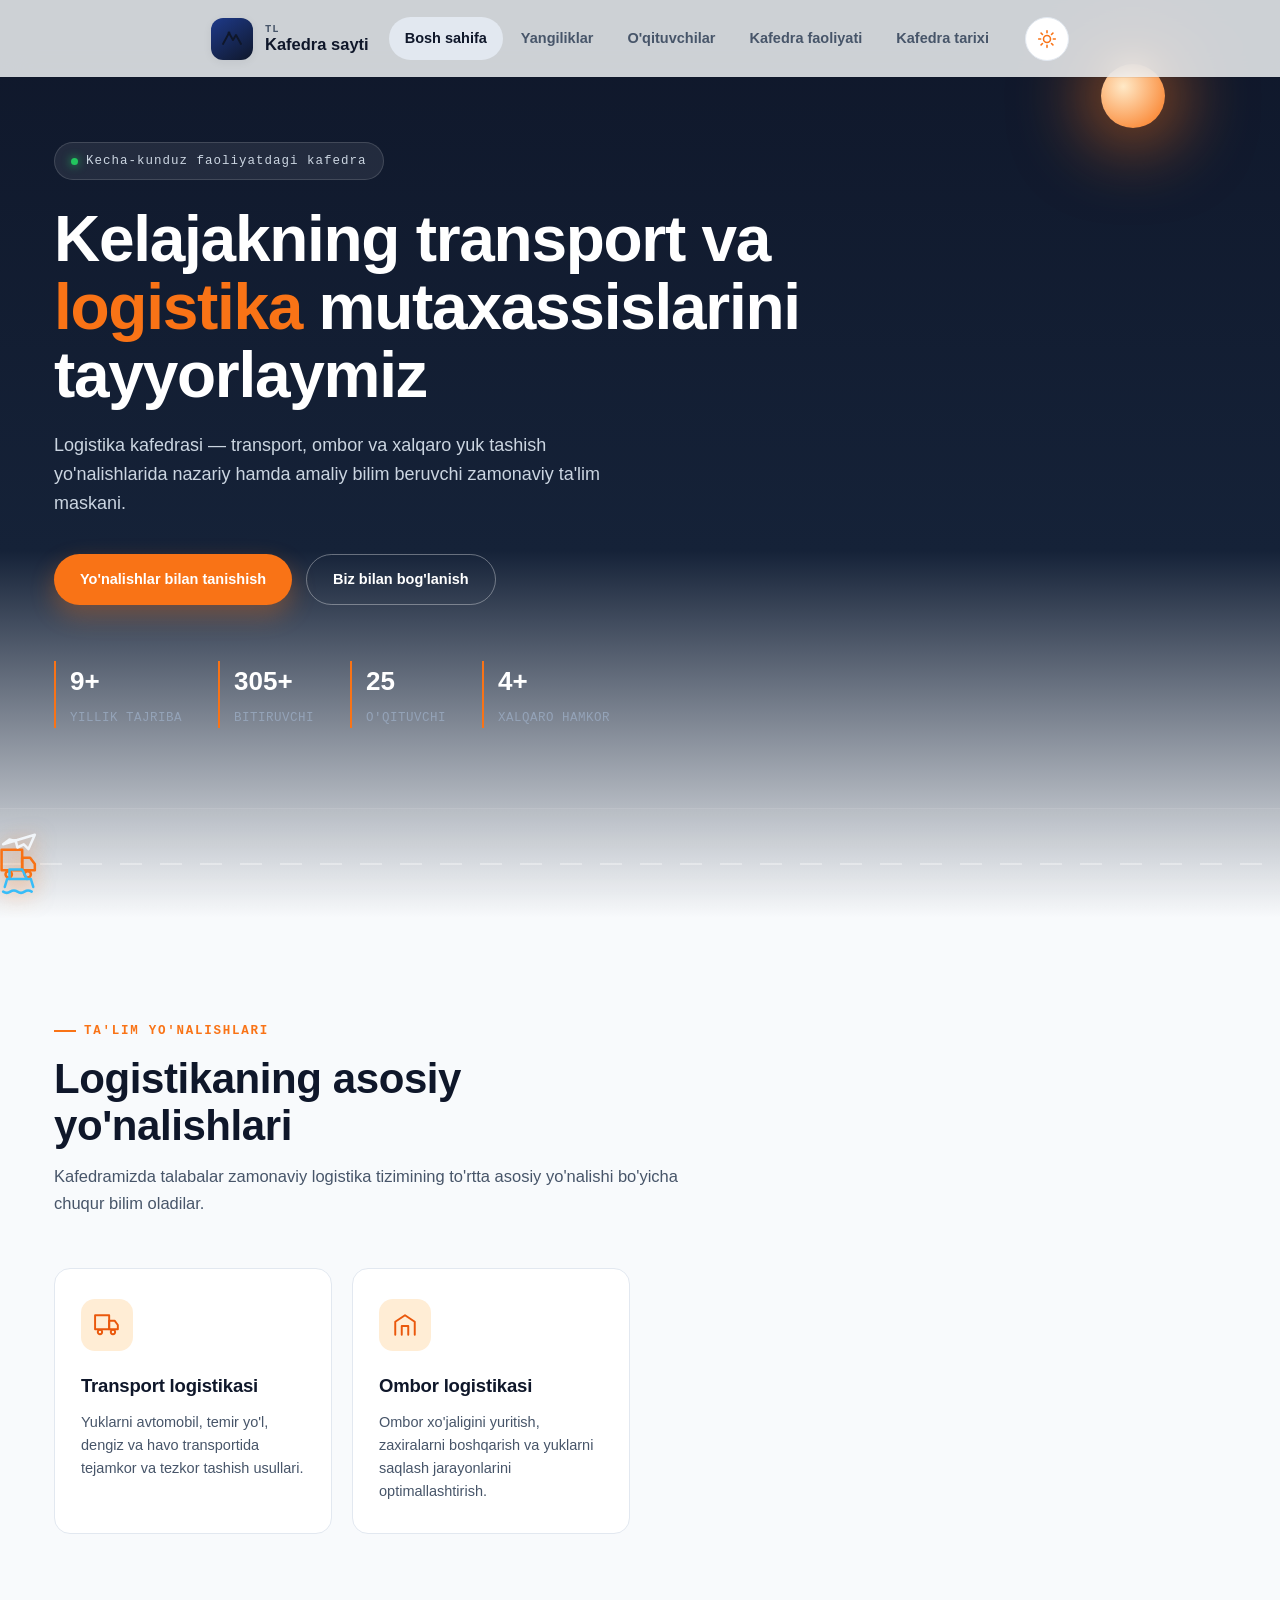
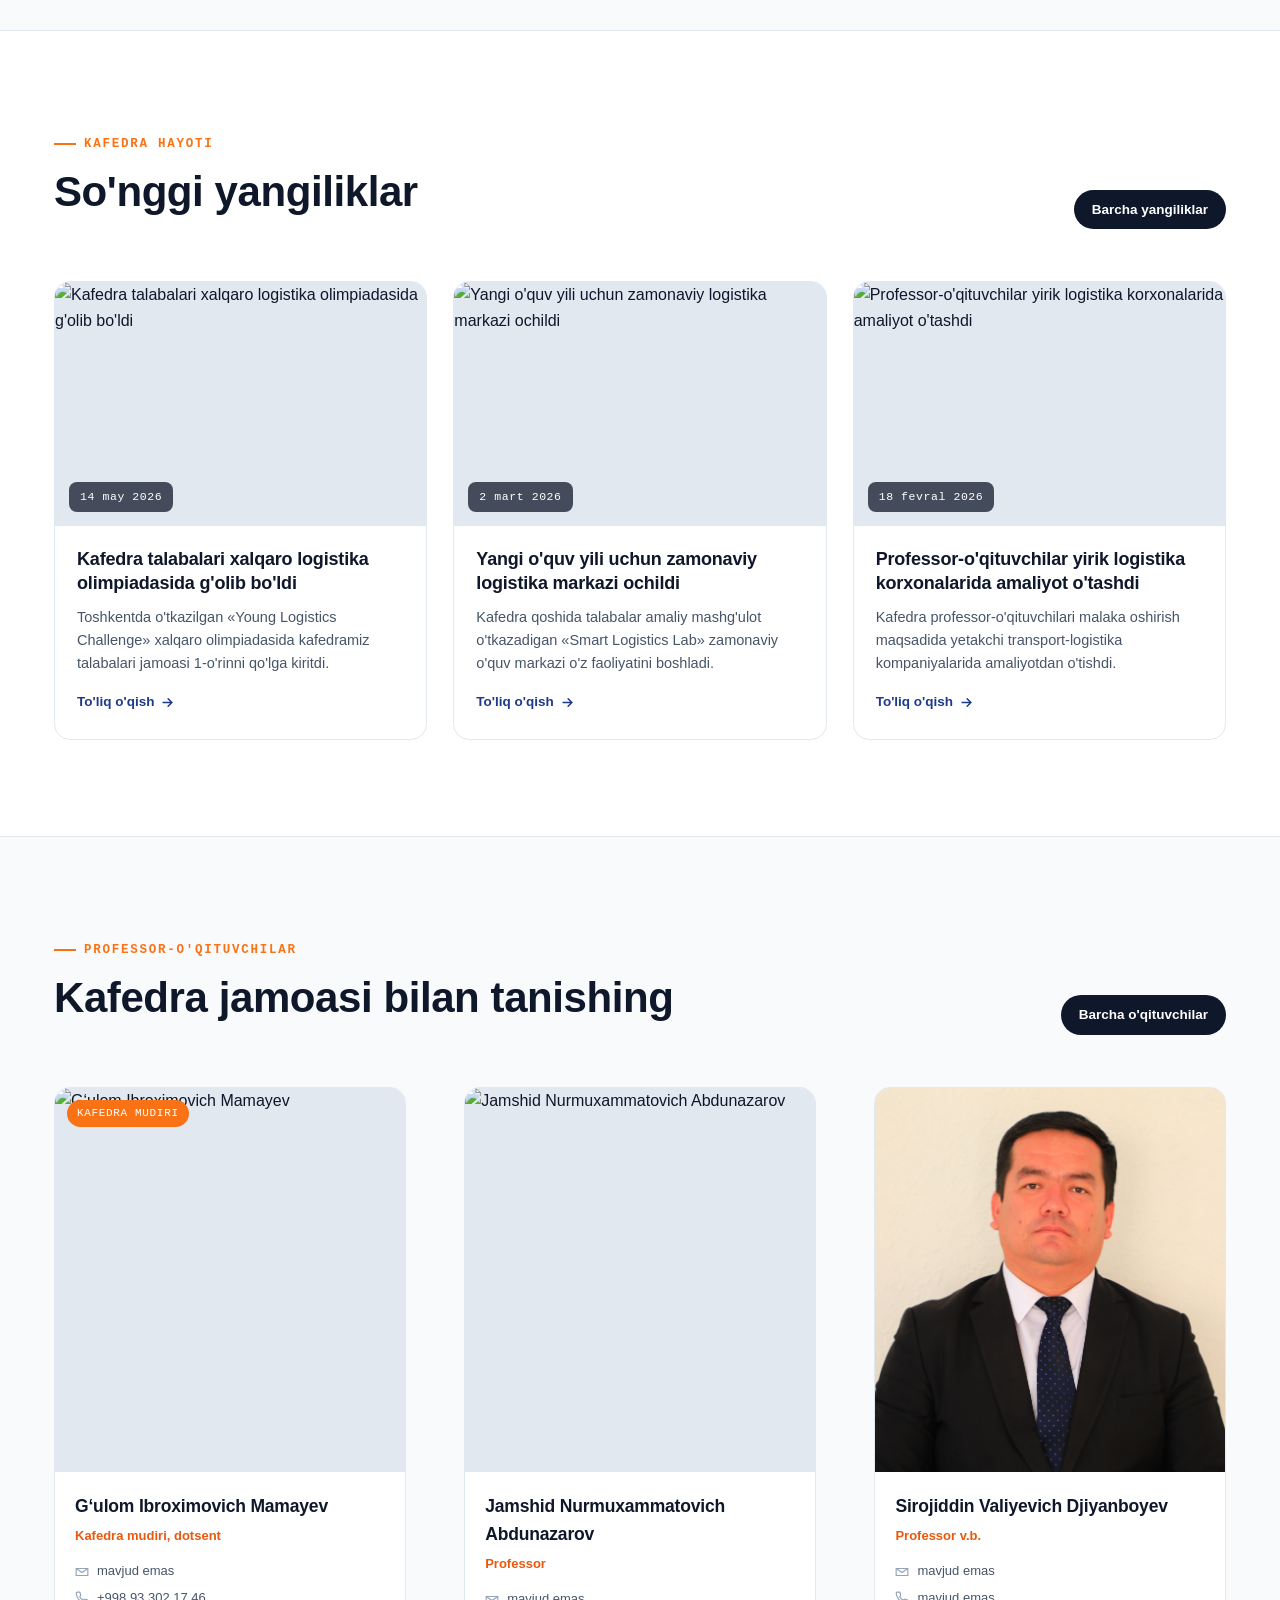
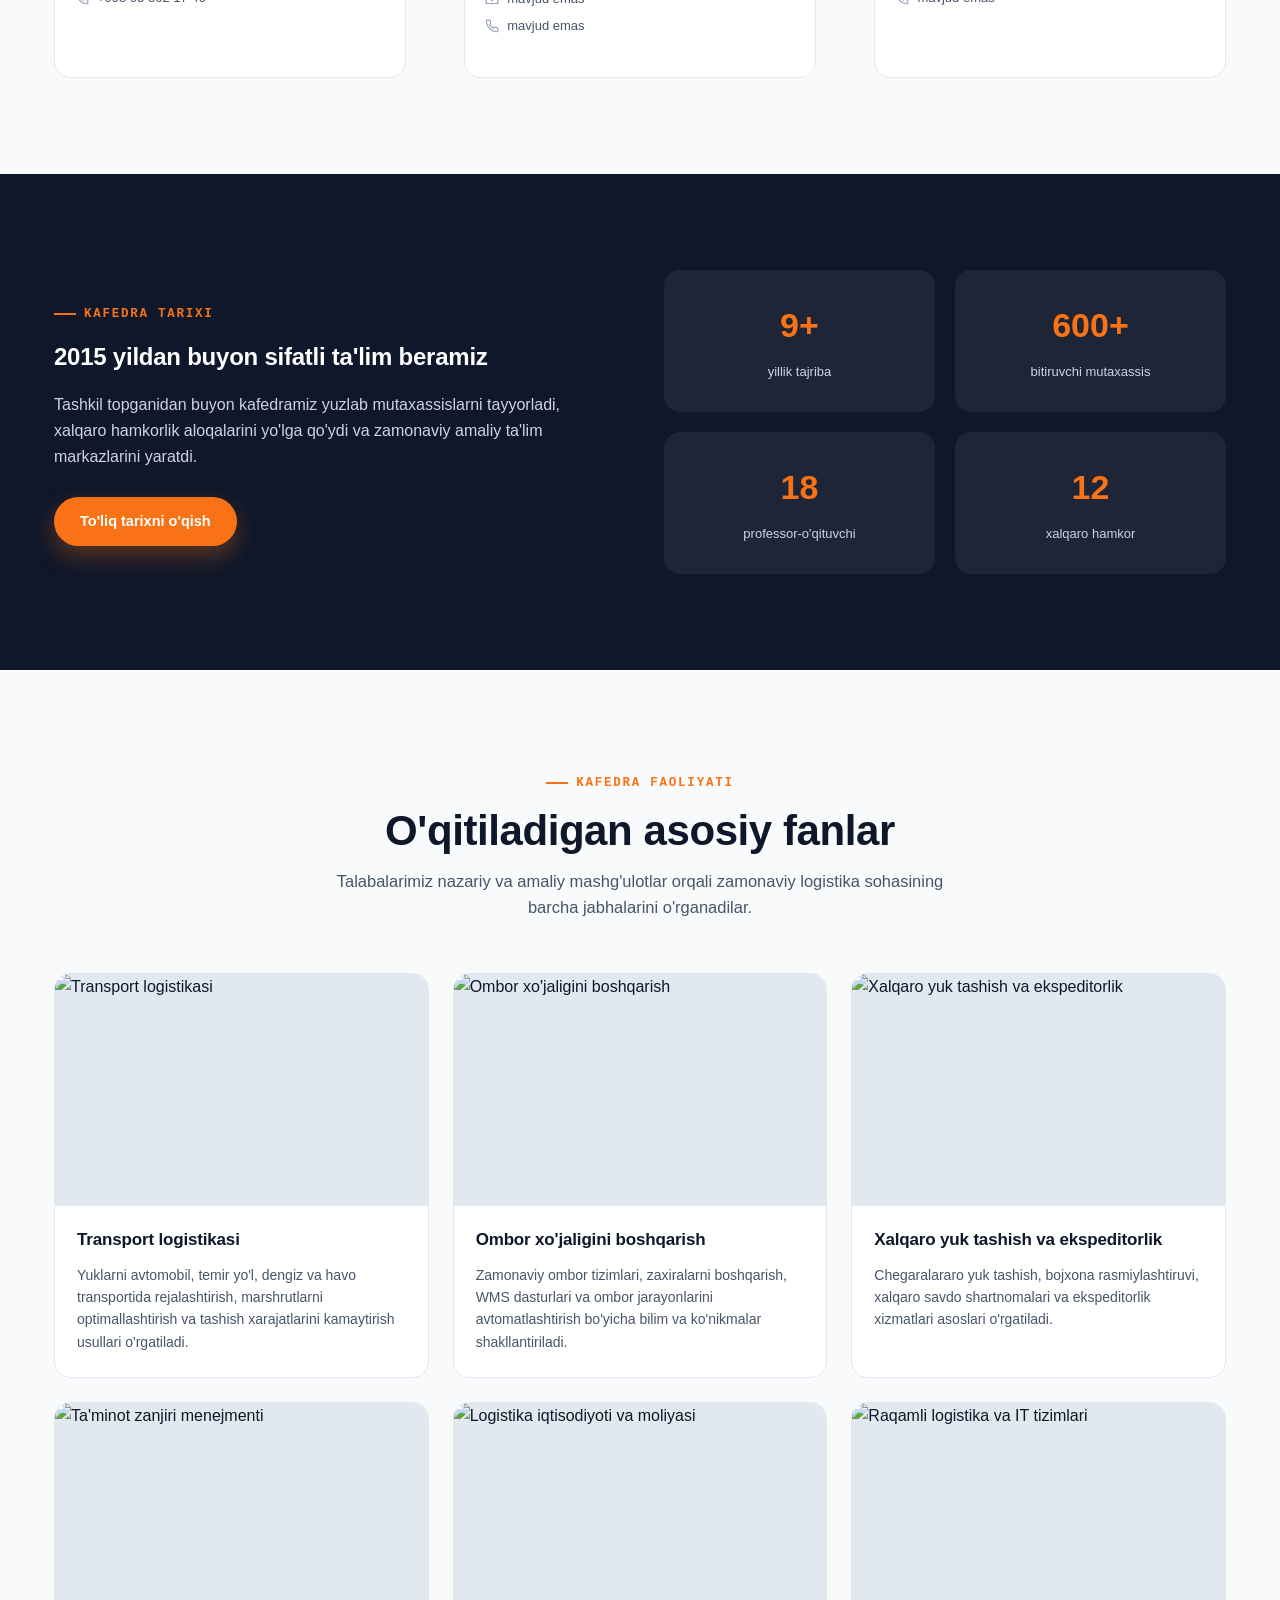
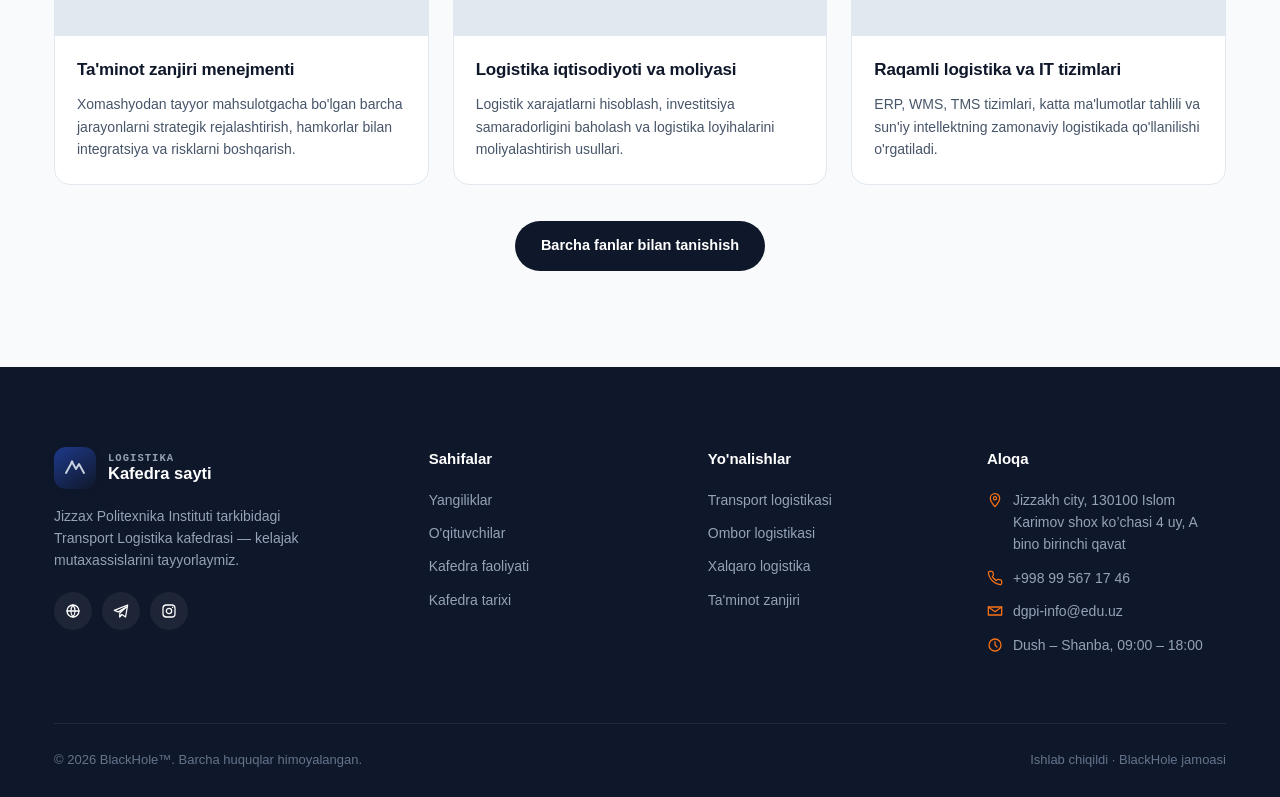
==== commit 1a3abdb8: "saytni 100% yangilash" ====
--- a/index.html
+++ b/index.html
@@ -16,7 +16,7 @@
   <div class="container">
     <a href="index.html" class="brand">
       <span class="brand-mark"><svg class="" viewBox="0 0 24 24" fill="none" stroke="currentColor" stroke-width="1.9" stroke-linecap="round" stroke-linejoin="round"><path d="M3 17l6-11 4 7 3-5 5 9" /><circle cx="9" cy="6" r="1.4" fill="currentColor" stroke="none"/></svg></span>
-      <span class="brand-text"><small>Logistika</small><span>Kafedra sayti</span></span>
+      <span class="brand-text"><small>TL</small><span>Kafedra sayti</span></span>
     </a>
     <nav class="nav-links">
       <a href="index.html">Bosh sahifa</a>
@@ -30,7 +30,6 @@
         <svg class="icon-sun" viewBox="0 0 24 24" fill="none" stroke="currentColor" stroke-width="1.9" stroke-linecap="round" stroke-linejoin="round"><circle cx="12" cy="12" r="4.2"/><path d="M12 2v2.4M12 19.6V22M4.9 4.9l1.7 1.7M17.4 17.4l1.7 1.7M2 12h2.4M19.6 12H22M4.9 19.1l1.7-1.7M17.4 6.6l1.7-1.7"/></svg>
         <svg class="icon-moon" viewBox="0 0 24 24" fill="none" stroke="currentColor" stroke-width="1.9" stroke-linecap="round" stroke-linejoin="round"><path d="M21 12.8A9 9 0 1 1 11.2 3a7 7 0 0 0 9.8 9.8z"/></svg>
       </button>
-      <a href="tarix.html#kontakt" class="btn btn-primary btn-sm header-cta">Buyurtma berish</a>
       <button class="burger" aria-label="Menyu">
         <span></span><span></span><span></span>
       </button>
@@ -198,9 +197,9 @@
       <div class="footer-col">
         <h5>Aloqa</h5>
         <ul>
-          <li><svg class="" viewBox="0 0 24 24" fill="none" stroke="currentColor" stroke-width="1.9" stroke-linecap="round" stroke-linejoin="round"><path d="M12 22s7-7.4 7-12.5A7 7 0 0 0 5 9.5C5 14.6 12 22 12 22z"/><circle cx="12" cy="9.5" r="2.4"/></svg> <span>Toshkent shahri, Mustaqillik shoh ko'chasi, 45-uy</span></li>
-          <li><svg class="" viewBox="0 0 24 24" fill="none" stroke="currentColor" stroke-width="1.9" stroke-linecap="round" stroke-linejoin="round"><path d="M22 16.9v3a2 2 0 0 1-2.2 2 19.8 19.8 0 0 1-8.6-3.1 19.5 19.5 0 0 1-6-6A19.8 19.8 0 0 1 2.1 4.2 2 2 0 0 1 4 2h3a2 2 0 0 1 2 1.7c.1.9.3 1.8.6 2.7a2 2 0 0 1-.4 2.1L8 9.9a16 16 0 0 0 6 6l1.4-1.4a2 2 0 0 1 2.1-.4c.9.3 1.8.5 2.7.6a2 2 0 0 1 1.8 2.2z"/></svg> <span>+998 71 234 56 78</span></li>
-          <li><svg class="" viewBox="0 0 24 24" fill="none" stroke="currentColor" stroke-width="1.9" stroke-linecap="round" stroke-linejoin="round"><path d="M22 6l-10 7L2 6"/><path d="M2 6h20v12H2z"/></svg> <span>logistika.kafedra@edu.uz</span></li>
+          <li><svg class="" viewBox="0 0 24 24" fill="none" stroke="currentColor" stroke-width="1.9" stroke-linecap="round" stroke-linejoin="round"><path d="M12 22s7-7.4 7-12.5A7 7 0 0 0 5 9.5C5 14.6 12 22 12 22z"/><circle cx="12" cy="9.5" r="2.4"/></svg> <span>Jizzakh city, 130100 Islom Karimov shox ko’chasi 4 uy, A bino birinchi qavat</span></li>
+          <li><svg class="" viewBox="0 0 24 24" fill="none" stroke="currentColor" stroke-width="1.9" stroke-linecap="round" stroke-linejoin="round"><path d="M22 16.9v3a2 2 0 0 1-2.2 2 19.8 19.8 0 0 1-8.6-3.1 19.5 19.5 0 0 1-6-6A19.8 19.8 0 0 1 2.1 4.2 2 2 0 0 1 4 2h3a2 2 0 0 1 2 1.7c.1.9.3 1.8.6 2.7a2 2 0 0 1-.4 2.1L8 9.9a16 16 0 0 0 6 6l1.4-1.4a2 2 0 0 1 2.1-.4c.9.3 1.8.5 2.7.6a2 2 0 0 1 1.8 2.2z"/></svg> <span>+998 99 567 17 46</span></li>
+          <li><svg class="" viewBox="0 0 24 24" fill="none" stroke="currentColor" stroke-width="1.9" stroke-linecap="round" stroke-linejoin="round"><path d="M22 6l-10 7L2 6"/><path d="M2 6h20v12H2z"/></svg> <span>dgpi-info@edu.uz</span></li>
           <li><svg class="" viewBox="0 0 24 24" fill="none" stroke="currentColor" stroke-width="1.9" stroke-linecap="round" stroke-linejoin="round"><circle cx="12" cy="12" r="9"/><path d="M12 7v5l3 3"/></svg> <span>Dush – Shanba, 09:00 – 18:00</span></li>
         </ul>
       </div>
--- a/css/style.css
+++ b/css/style.css
@@ -0,0 +1,1624 @@
+/* ==========================================================================
+   LOGISTIKA KAFEDRASI — DIZAYN TOKENLARI
+   ========================================================================== */
+:root {
+  /* 60% — Deep Navy */
+  --navy-900: #0F172A;
+  --navy-800: #152238;
+  --navy-700: #1E3A8A;
+  --navy-600: #2947a3;
+
+  /* 30% — Slate / White */
+  --bg: #F8FAFC;
+  --surface: #FFFFFF;
+  --slate-200: #E2E8F0;
+  --slate-400: #94A3B8;
+  --slate-500: #64748B;
+
+  /* 10% — Vibrant Orange */
+  --orange: #F97316;
+  --orange-dark: #EA580C;
+  --orange-light: #FFEDD5;
+
+  --text: #0F172A;
+  --text-soft: #475569;
+  --white: #FFFFFF;
+
+  --radius-sm: 8px;
+  --radius-md: 16px;
+  --radius-lg: 28px;
+
+  --shadow-sm: 0 2px 10px rgba(15, 23, 42, .06);
+  --shadow-md: 0 12px 30px rgba(15, 23, 42, .10);
+  --shadow-lg: 0 24px 60px rgba(15, 23, 42, .16);
+
+  --font-display: 'Space Grotesk', sans-serif;
+  --font-body: 'Inter', sans-serif;
+  --font-mono: 'JetBrains Mono', monospace;
+
+  --header-h: 78px;
+  --transition: .28s cubic-bezier(.4, 0, .2, 1);
+}
+
+/* ---- Tun rejimi (dark mode) ---- */
+body.dark {
+  --bg: #0B1220;
+  --surface: #121B2E;
+  --slate-200: #1E293B;
+  --slate-400: #64748B;
+  --slate-500: #94A3B8;
+  --text: #F1F5F9;
+  --text-soft: #B6C2D9;
+  --white: #0F172A;
+  --shadow-sm: 0 2px 10px rgba(0, 0, 0, .35);
+  --shadow-md: 0 12px 30px rgba(0, 0, 0, .45);
+  --shadow-lg: 0 24px 60px rgba(0, 0, 0, .55);
+}
+
+* {
+  box-sizing: border-box;
+  margin: 0;
+  padding: 0;
+}
+
+html {
+  scroll-behavior: smooth;
+}
+
+body {
+  font-family: var(--font-body);
+  background: var(--bg);
+  color: var(--text);
+  line-height: 1.6;
+  transition: background var(--transition), color var(--transition);
+  overflow-x: hidden;
+}
+
+img {
+  max-width: 100%;
+  display: block;
+}
+
+a {
+  color: inherit;
+  text-decoration: none;
+}
+
+ul {
+  list-style: none;
+}
+
+button {
+  font-family: inherit;
+  cursor: pointer;
+  border: none;
+  background: none;
+}
+
+.container {
+  max-width: 1220px;
+  margin: 0 auto;
+  padding: 0 24px;
+  
+  /* width: 100%;
+  display: flex;
+  justify-content: space-between;
+  align-items: center;
+  flex-direction: column; */
+}
+
+section {
+  padding: 96px 0;
+}
+
+h1,
+h2,
+h3,
+h4 {
+  font-family: var(--font-display);
+  font-weight: 700;
+  letter-spacing: -.01em;
+  color: var(--text);
+}
+
+::selection {
+  background: var(--orange);
+  color: #fff;
+}
+
+@media (prefers-reduced-motion: reduce) {
+  * {
+    animation-duration: .001ms !important;
+    animation-iteration-count: 1 !important;
+    transition-duration: .001ms !important;
+    scroll-behavior: auto !important;
+  }
+}
+
+/* ==========================================================================
+   EYEBROW / LABEL / SECTION HEAD
+   ========================================================================== */
+.eyebrow {
+  display: inline-flex;
+  align-items: center;
+  gap: 8px;
+  font-family: var(--font-mono);
+  font-size: 12.5px;
+  letter-spacing: .14em;
+  text-transform: uppercase;
+  color: var(--orange);
+  font-weight: 600;
+  margin-bottom: 14px;
+}
+
+.eyebrow::before {
+  content: "";
+  width: 22px;
+  height: 2px;
+  background: var(--orange);
+  display: inline-block;
+}
+
+.section-head {
+  max-width: 640px;
+  margin-bottom: 52px;
+}
+
+.section-head h2 {
+  font-size: clamp(28px, 3.6vw, 42px);
+  line-height: 1.12;
+  margin-bottom: 14px;
+}
+
+.section-head p {
+  color: var(--text-soft);
+  font-size: 16.5px;
+}
+
+.section-head.center {
+  margin-left: auto;
+  margin-right: auto;
+  text-align: center;
+}
+
+/* ==========================================================================
+   HEADER / NAV
+   ========================================================================== */
+.site-header {
+  position: fixed;
+  top: 0;
+  left: 0;
+  right: 0;
+  z-index: 1000;
+  height: var(--header-h);
+  display: flex;
+  align-items: center;
+  border-bottom: 1px solid rgba(15, 23, 42, .06);
+  transition: border-color var(--transition);
+}
+
+/* Blur lives on a pseudo-element, not the header itself — putting a
+   backdrop-filter directly on .site-header would create a new CSS
+   containing block, which traps its position:fixed mobile nav panel
+   inside the header's own box instead of the viewport. */
+.site-header::before {
+  content: "";
+  position: absolute;
+  inset: 0;
+  z-index: -1;
+  background: rgba(248, 250, 252, .82);
+  backdrop-filter: blur(14px);
+  -webkit-backdrop-filter: blur(14px);
+  transition: background var(--transition);
+}
+
+body.dark .site-header::before {
+  background: rgba(11, 18, 32, .82);
+}
+
+body.dark .site-header {
+  border-bottom: 1px solid rgba(255, 255, 255, .06);
+}
+
+.site-header .container {
+  display: flex;
+  align-items: center;
+  justify-content: space-between;
+  gap: 20px;
+}
+
+.brand {
+  display: flex;
+  align-items: center;
+  gap: 12px;
+  font-family: var(--font-display);
+  font-weight: 700;
+}
+
+.brand-mark {
+  width: 42px;
+  height: 42px;
+  border-radius: 12px;
+  background: linear-gradient(145deg, var(--navy-700), var(--navy-900));
+  display: flex;
+  align-items: center;
+  justify-content: center;
+  flex-shrink: 0;
+  box-shadow: var(--shadow-sm);
+}
+
+.brand-mark svg {
+  width: 24px;
+  height: 24px;
+}
+
+.brand-text {
+  display: flex;
+  flex-direction: column;
+  line-height: 1.15;
+}
+
+.brand-text small {
+  font-family: var(--font-mono);
+  font-size: 10.5px;
+  letter-spacing: .1em;
+  color: var(--text-soft);
+  text-transform: uppercase;
+}
+
+.brand-text span {
+  font-size: 16.5px;
+}
+
+.nav-links {
+  display: flex;
+  align-items: center;
+  gap: 2px;
+}
+
+.nav-links a {
+  position: relative;
+  padding: 10px 16px;
+  font-size: 14.5px;
+  font-weight: 600;
+  color: var(--text-soft);
+  border-radius: 999px;
+  transition: color var(--transition), background var(--transition);
+  white-space: nowrap;
+}
+
+.nav-links a:hover {
+  color: var(--navy-900);
+}
+
+body.dark .nav-links a:hover {
+  color: var(--white);
+}
+
+.nav-links a.active {
+  color: var(--navy-900);
+  background: var(--slate-200);
+}
+
+body.dark .nav-links a.active {
+  color: #fff;
+}
+
+.header-actions {
+  display: flex;
+  align-items: center;
+  gap: 10px;
+}
+
+.theme-toggle {
+  width: 44px;
+  height: 44px;
+  border-radius: 50%;
+  background: var(--surface);
+  border: 1px solid var(--slate-200);
+  display: flex;
+  align-items: center;
+  justify-content: center;
+  position: relative;
+  overflow: hidden;
+  transition: background var(--transition), border-color var(--transition), transform .2s;
+  flex-shrink: 0;
+}
+
+.theme-toggle:hover {
+  transform: translateY(-2px);
+}
+
+.theme-toggle svg {
+  width: 20px;
+  height: 20px;
+  position: absolute;
+  transition: transform .45s cubic-bezier(.4, 0, .2, 1), opacity .35s;
+}
+
+.theme-toggle .icon-sun {
+  color: var(--orange);
+  opacity: 1;
+  transform: rotate(0deg) scale(1);
+}
+
+.theme-toggle .icon-moon {
+  color: var(--navy-700);
+  opacity: 0;
+  transform: rotate(90deg) scale(.4);
+}
+
+body.dark .theme-toggle .icon-sun {
+  opacity: 0;
+  transform: rotate(-90deg) scale(.4);
+}
+
+body.dark .theme-toggle .icon-moon {
+  opacity: 1;
+  transform: rotate(0deg) scale(1);
+  color: #93c5fd;
+}
+
+.btn {
+  display: inline-flex;
+  align-items: center;
+  justify-content: center;
+  gap: 8px;
+  padding: 13px 26px;
+  border-radius: 999px;
+  font-weight: 700;
+  font-size: 14.5px;
+  transition: transform var(--transition), box-shadow var(--transition), background var(--transition), color var(--transition);
+  white-space: nowrap;
+}
+
+.btn-primary {
+  background: var(--orange);
+  color: #fff;
+  box-shadow: 0 10px 24px rgba(249, 115, 22, .32);
+}
+
+.btn-primary:hover {
+  background: var(--orange-dark);
+  transform: translateY(-2px);
+  box-shadow: 0 14px 30px rgba(249, 115, 22, .4);
+}
+
+.btn-ghost {
+  background: transparent;
+  color: var(--text);
+  border: 1.5px solid var(--slate-200);
+}
+
+.btn-ghost:hover {
+  border-color: var(--navy-700);
+  color: var(--navy-700);
+}
+
+body.dark .btn-ghost:hover {
+  color: #fff;
+  border-color: #fff;
+}
+
+.btn-dark {
+  background: var(--navy-900);
+  color: #fff;
+}
+
+.btn-dark:hover {
+  background: var(--navy-700);
+  transform: translateY(-2px);
+}
+
+.btn-sm {
+  padding: 9px 18px;
+  font-size: 13.5px;
+}
+
+.burger {
+  display: none;
+  width: 44px;
+  height: 44px;
+  border-radius: 12px;
+  border: 1px solid var(--slate-200);
+  align-items: center;
+  justify-content: center;
+  flex-direction: column;
+  gap: 5px;
+}
+
+.burger span {
+  width: 20px;
+  height: 2px;
+  background: var(--text);
+  display: block;
+  transition: .3s;
+}
+
+.burger.open span:nth-child(1) {
+  transform: translateY(7px) rotate(45deg);
+}
+
+.burger.open span:nth-child(2) {
+  opacity: 0;
+}
+
+.burger.open span:nth-child(3) {
+  transform: translateY(-7px) rotate(-45deg);
+}
+
+/* ==========================================================================
+   HERO — signature: route line with moving vehicles + day/night sky
+   ========================================================================== */
+.hero {
+  position: relative;
+  padding: calc(var(--header-h) + 64px) 0 0;
+  overflow: hidden;
+  background: linear-gradient(180deg, var(--navy-900) 0%, var(--navy-800) 60%, var(--bg) 100%);
+}
+
+.hero-sky {
+  position: absolute;
+  inset: 0;
+  z-index: 0;
+  overflow: hidden;
+}
+
+.hero-sky .star {
+  position: absolute;
+  width: 2px;
+  height: 2px;
+  background: #fff;
+  border-radius: 50%;
+  opacity: 0;
+  transition: opacity .6s;
+}
+
+body.dark .hero-sky .star {
+  opacity: .8;
+  animation: twinkle 3.5s ease-in-out infinite;
+}
+
+@keyframes twinkle {
+
+  0%,
+  100% {
+    opacity: .25;
+  }
+
+  50% {
+    opacity: .9;
+  }
+}
+
+.hero-sun {
+  position: absolute;
+  top: 64px;
+  right: 9%;
+  width: 64px;
+  height: 64px;
+  border-radius: 50%;
+  background: radial-gradient(circle at 35% 35%, #FFE9C7, var(--orange));
+  box-shadow: 0 0 70px 18px rgba(249, 115, 22, .55);
+  transition: transform .6s cubic-bezier(.4, 0, .2, 1), opacity .6s;
+}
+
+body.dark .hero-sun {
+  transform: translateY(-140px) scale(.7);
+  opacity: 0;
+}
+
+.hero-moon {
+  position: absolute;
+  top: 56px;
+  right: 10%;
+  width: 46px;
+  height: 46px;
+  border-radius: 50%;
+  background: #E6EDFB;
+  box-shadow: inset -10px -4px 0 0 #C7D5F0, 0 0 40px 6px rgba(230, 237, 251, .35);
+  opacity: 0;
+  transform: translateY(140px) scale(.7);
+  transition: transform .6s cubic-bezier(.4, 0, .2, 1), opacity .6s;
+}
+
+body.dark .hero-moon {
+  opacity: 1;
+  transform: translateY(0) scale(1);
+}
+
+.hero .container {
+  position: relative;
+  z-index: 2;
+}
+
+.hero-inner {
+  max-width: 760px;
+  padding-bottom: 80px;
+}
+
+.hero-badge {
+  display: inline-flex;
+  align-items: center;
+  gap: 8px;
+  padding: 8px 16px;
+  border-radius: 999px;
+  background: rgba(255, 255, 255, .08);
+  border: 1px solid rgba(255, 255, 255, .14);
+  font-family: var(--font-mono);
+  font-size: 12.5px;
+  letter-spacing: .08em;
+  color: #CBD5E1;
+  margin-bottom: 26px;
+}
+
+.hero-badge .dot {
+  width: 7px;
+  height: 7px;
+  border-radius: 50%;
+  background: #22C55E;
+  box-shadow: 0 0 10px #22C55E;
+}
+
+.hero h1 {
+  color: #fff;
+  font-size: clamp(36px, 5.4vw, 64px);
+  line-height: 1.06;
+  letter-spacing: -.02em;
+  margin-bottom: 22px;
+}
+
+.hero h1 em {
+  font-style: normal;
+  color: var(--orange);
+}
+
+.hero p.lead {
+  color: #CBD5E1;
+  font-size: 18px;
+  max-width: 560px;
+  margin-bottom: 36px;
+}
+
+.hero-cta {
+  display: flex;
+  gap: 14px;
+  flex-wrap: wrap;
+  margin-bottom: 56px;
+}
+
+.hero-stats {
+  display: flex;
+  gap: 36px;
+  flex-wrap: wrap;
+}
+
+.hero-stats div {
+  border-left: 2px solid var(--orange);
+  padding-left: 14px;
+}
+
+.hero-stats strong {
+  display: block;
+  font-family: var(--font-display);
+  font-size: 26px;
+  color: #fff;
+}
+
+.hero-stats span {
+  font-size: 12.5px;
+  color: #94A3B8;
+  font-family: var(--font-mono);
+  letter-spacing: .04em;
+}
+
+/* ---- Route strip: dashed multimodal road with moving icons ---- */
+.route-strip {
+  position: relative;
+  height: 110px;
+  background: linear-gradient(180deg, rgba(255, 255, 255, .04), rgba(255, 255, 255, .01));
+  border-top: 1px solid rgba(255, 255, 255, .1);
+}
+
+.route-line {
+  position: absolute;
+  left: 0;
+  right: 0;
+  top: 50%;
+  height: 2px;
+  transform: translateY(-50%);
+  background-image: repeating-linear-gradient(90deg, rgba(255, 255, 255, .35) 0 22px, transparent 22px 40px);
+}
+
+.route-icon {
+  position: absolute;
+  top: 50%;
+  width: 38px;
+  height: 38px;
+  transform: translate(0, -50%);
+  color: var(--orange);
+  animation-timing-function: linear;
+  animation-iteration-count: infinite;
+}
+
+.route-icon svg {
+  width: 100%;
+  height: 100%;
+  filter: drop-shadow(0 4px 10px rgba(249, 115, 22, .5));
+}
+
+.route-icon.truck {
+  animation-name: driveA;
+  animation-duration: 9s;
+  color: #F97316;
+}
+
+.route-icon.ship {
+  top: 64%;
+  animation-name: driveB;
+  animation-duration: 13s;
+  color: #38BDF8;
+}
+
+.route-icon.plane {
+  top: 26%;
+  animation-name: driveC;
+  animation-duration: 7s;
+  color: #F1F5F9;
+}
+
+@keyframes driveA {
+  from {
+    left: -8%;
+  }
+
+  to {
+    left: 104%;
+  }
+}
+
+@keyframes driveB {
+  from {
+    left: -10%;
+  }
+
+  to {
+    left: 106%;
+  }
+}
+
+@keyframes driveC {
+  from {
+    left: -6%;
+  }
+
+  to {
+    left: 104%;
+  }
+}
+
+/* ==========================================================================
+   YO'NALISHLAR (direction cards)
+   ========================================================================== */
+.directions-grid {
+  display: grid;
+  grid-template-columns: repeat(4, 1fr);
+  gap: 20px;
+}
+
+.direction-card {
+  background: var(--surface);
+  border: 1px solid var(--slate-200);
+  border-radius: var(--radius-md);
+  padding: 30px 26px;
+  transition: transform var(--transition), box-shadow var(--transition), border-color var(--transition);
+}
+
+.direction-card:hover {
+  transform: translateY(-6px);
+  box-shadow: var(--shadow-md);
+  border-color: transparent;
+}
+
+.direction-icon {
+  width: 52px;
+  height: 52px;
+  border-radius: 14px;
+  background: var(--orange-light);
+  color: var(--orange-dark);
+  display: flex;
+  align-items: center;
+  justify-content: center;
+  margin-bottom: 20px;
+}
+
+body.dark .direction-icon {
+  background: rgba(249, 115, 22, .14);
+  color: var(--orange);
+}
+
+.direction-icon svg {
+  width: 26px;
+  height: 26px;
+}
+
+.direction-card h3 {
+  font-size: 18.5px;
+  margin-bottom: 10px;
+}
+
+.direction-card p {
+  color: var(--text-soft);
+  font-size: 14.5px;
+}
+
+/* ==========================================================================
+   NEWS CARDS
+   ========================================================================== */
+.news-toolbar {
+  display: flex;
+  align-items: flex-end;
+  justify-content: space-between;
+  gap: 20px;
+  flex-wrap: wrap;
+  margin-bottom: 52px;
+}
+
+.news-grid {
+  display: grid;
+  grid-template-columns: repeat(3, 1fr);
+  gap: 26px;
+}
+
+.news-card {
+  background: var(--surface);
+  border-radius: var(--radius-md);
+  overflow: hidden;
+  border: 1px solid var(--slate-200);
+  transition: transform var(--transition), box-shadow var(--transition);
+  display: flex;
+  flex-direction: column;
+}
+
+.news-card:hover {
+  transform: translateY(-6px);
+  box-shadow: var(--shadow-lg);
+}
+
+.news-thumb {
+  position: relative;
+  aspect-ratio: 16/10.5;
+  overflow: hidden;
+  background: var(--slate-200);
+}
+
+.news-thumb img {
+  width: 100%;
+  height: 100%;
+  object-fit: cover;
+  transition: transform .5s;
+}
+
+.news-card:hover .news-thumb img {
+  transform: scale(1.06);
+}
+
+.news-date {
+  position: absolute;
+  left: 14px;
+  bottom: 14px;
+  background: rgba(15, 23, 42, .75);
+  color: #fff;
+  font-family: var(--font-mono);
+  font-size: 11.5px;
+  letter-spacing: .05em;
+  padding: 6px 11px;
+  border-radius: 8px;
+  backdrop-filter: blur(6px);
+}
+
+.news-body {
+  padding: 22px 22px 26px;
+  flex: 1;
+  display: flex;
+  flex-direction: column;
+}
+
+.news-body h3 {
+  font-size: 18px;
+  line-height: 1.32;
+  margin-bottom: 10px;
+}
+
+.news-body p {
+  color: var(--text-soft);
+  font-size: 14.5px;
+  flex: 1;
+  margin-bottom: 16px;
+}
+
+.news-link {
+  display: inline-flex;
+  align-items: center;
+  gap: 6px;
+  font-weight: 700;
+  font-size: 13.5px;
+  color: var(--navy-700);
+}
+
+body.dark .news-link {
+  color: #93c5fd;
+}
+
+.news-link svg {
+  width: 15px;
+  height: 15px;
+  transition: transform .25s;
+}
+
+.news-card:hover .news-link svg {
+  transform: translateX(4px);
+}
+
+/* ==========================================================================
+   TEACHERS
+   ========================================================================== */
+.teacher-lead {
+  margin-bottom: 46px;
+}
+
+.teacher-lead .teacher-card {
+  max-width: none;
+}
+
+.teachers-grid {
+  width: 100%;
+  display: flex;
+  justify-content: space-between;
+  flex-wrap: wrap;
+  grid-template-columns: repeat(3, 1fr);
+  gap: 24px;
+}
+
+.teacher-card {
+  width: 30%;
+  height: auto;
+  background: var(--surface);
+  border: 1px solid var(--slate-200);
+  border-radius: var(--radius-md);
+  overflow: hidden;
+  transition: transform var(--transition), box-shadow var(--transition);
+  display: flex;
+  flex-direction: column;
+}
+
+.teacher-card:hover {
+  transform: translateY(-6px);
+  box-shadow: var(--shadow-md);
+}
+
+.teacher-photo {
+  aspect-ratio: 4/4.4;
+  overflow: hidden;
+  background: var(--slate-200);
+  position: relative;
+}
+
+.teacher-photo img {
+  width: 100%;
+  height: 100%;
+  object-fit: cover;
+  object-position: center;
+}
+
+.teacher-tag {
+  position: absolute;
+  top: 12px;
+  left: 12px;
+  background: var(--orange);
+  color: #fff;
+  font-family: var(--font-mono);
+  font-size: 11px;
+  letter-spacing: .06em;
+  padding: 5px 10px;
+  border-radius: 999px;
+  text-transform: uppercase;
+}
+
+.teacher-info {
+  padding: 20px 20px 24px;
+}
+
+.teacher-info h3 {
+  font-size: 17.5px;
+  margin-bottom: 6px;
+}
+
+.teacher-info .role {
+  color: var(--orange-dark);
+  font-size: 13px;
+  font-weight: 600;
+  margin-bottom: 14px;
+}
+
+body.dark .teacher-info .role {
+  color: var(--orange);
+}
+
+.teacher-mini {
+  display: flex;
+  flex-direction: column;
+  gap: 6px;
+  font-size: 13px;
+  color: var(--text-soft);
+  margin-bottom: 16px;
+}
+
+.teacher-mini span {
+  display: flex;
+  align-items: center;
+  gap: 8px;
+}
+
+.teacher-mini svg {
+  width: 14px;
+  height: 14px;
+  flex-shrink: 0;
+  color: var(--slate-400);
+}
+
+/* teacher detail */
+.teacher-detail {
+  display: grid;
+  grid-template-columns: 340px 1fr;
+  gap: 48px;
+  align-items: start;
+}
+
+.td-photo {
+  border-radius: var(--radius-lg);
+  overflow: hidden;
+  box-shadow: var(--shadow-md);
+  /* position: sticky; */
+  top: 110px;
+}
+
+.td-photo img {
+  aspect-ratio: 4/4.6;
+  object-fit: cover;
+}
+
+.td-card {
+  background: var(--surface);
+  border: 1px solid var(--slate-200);
+  border-radius: var(--radius-md);
+  padding: 22px;
+  margin-top: 18px;
+  display: flex;
+  flex-direction: column;
+  gap: 14px;
+}
+
+.td-card .row {
+  display: flex;
+  align-items: flex-start;
+  gap: 12px;
+  font-size: 14px;
+}
+
+.td-card .row svg {
+  width: 18px;
+  height: 18px;
+  color: var(--orange-dark);
+  flex-shrink: 0;
+  margin-top: 2px;
+}
+
+body.dark .td-card .row svg {
+  color: var(--orange);
+}
+
+.td-card .row b {
+  display: block;
+  font-size: 12px;
+  color: var(--text-soft);
+  font-weight: 600;
+  margin-bottom: 2px;
+  text-transform: uppercase;
+  letter-spacing: .04em;
+}
+
+.subject-pill {
+  display: inline-block;
+  background: var(--orange-light);
+  color: var(--orange-dark);
+  font-size: 12.5px;
+  font-weight: 600;
+  padding: 6px 12px;
+  border-radius: 999px;
+  margin: 0 6px 6px 0;
+}
+
+body.dark .subject-pill {
+  background: rgba(249, 115, 22, .14);
+  color: var(--orange);
+}
+
+/* ==========================================================================
+   ACTIVITIES / SUBJECTS
+   ========================================================================== */
+.subjects-grid {
+  display: grid;
+  grid-template-columns: repeat(3, 1fr);
+  gap: 24px;
+}
+
+.subject-card {
+  background: var(--surface);
+  border: 1px solid var(--slate-200);
+  border-radius: var(--radius-md);
+  overflow: hidden;
+  transition: transform var(--transition), box-shadow var(--transition);
+}
+
+.subject-card:hover {
+  transform: translateY(-6px);
+  box-shadow: var(--shadow-md);
+}
+
+.subject-thumb {
+  aspect-ratio: 16/10;
+  overflow: hidden;
+  background: var(--slate-200);
+}
+
+.subject-thumb img {
+  width: 100%;
+  height: 100%;
+  object-fit: cover;
+}
+
+.subject-body {
+  padding: 20px 22px 24px;
+}
+
+.subject-body h3 {
+  font-size: 17px;
+  margin-bottom: 10px;
+}
+
+.subject-body p {
+  font-size: 14px;
+  color: var(--text-soft);
+}
+
+/* ==========================================================================
+   HISTORY TIMELINE
+   ========================================================================== */
+.timeline {
+  position: relative;
+  max-width: 820px;
+  margin: 0 auto;
+  padding-left: 6px;
+}
+
+.timeline::before {
+  content: "";
+  position: absolute;
+  left: 19px;
+  top: 6px;
+  bottom: 6px;
+  width: 2px;
+  background: var(--slate-200);
+}
+
+.tl-item {
+  position: relative;
+  padding-left: 56px;
+  margin-bottom: 40px;
+}
+
+.tl-item:last-child {
+  margin-bottom: 0;
+}
+
+.tl-dot {
+  position: absolute;
+  left: 0;
+  top: 0;
+  width: 40px;
+  height: 40px;
+  border-radius: 50%;
+  background: var(--navy-900);
+  color: #fff;
+  display: flex;
+  align-items: center;
+  justify-content: center;
+  font-family: var(--font-mono);
+  font-size: 11px;
+  font-weight: 700;
+  box-shadow: 0 0 0 6px var(--bg);
+}
+
+.tl-item.accent .tl-dot {
+  background: var(--orange);
+}
+
+.tl-item h4 {
+  font-size: 17px;
+  margin-bottom: 6px;
+}
+
+.tl-item p {
+  color: var(--text-soft);
+  font-size: 14.5px;
+}
+
+.stat-grid {
+  display: grid;
+  grid-template-columns: repeat(4, 1fr);
+  gap: 20px;
+  margin-top: 64px;
+}
+
+.stat-card {
+  background: var(--navy-900);
+  border-radius: var(--radius-md);
+  padding: 28px 22px;
+  text-align: center;
+}
+
+.stat-card strong {
+  display: block;
+  font-family: var(--font-display);
+  font-size: 34px;
+  color: var(--orange);
+  margin-bottom: 6px;
+}
+
+.stat-card span {
+  color: #CBD5E1;
+  font-size: 13px;
+}
+
+.history-teaser {
+  display: grid;
+  grid-template-columns: 1fr 1fr;
+  gap: 48px;
+  align-items: center;
+}
+
+.history-teaser-stats {
+  display: grid;
+  grid-template-columns: repeat(2, 1fr);
+  gap: 20px;
+}
+
+.director-banner {
+  display: grid;
+  grid-template-columns: 180px 1fr;
+  gap: 28px;
+  align-items: center;
+  background: var(--surface);
+  border: 1px solid var(--slate-200);
+  border-radius: var(--radius-lg);
+  padding: 30px;
+  margin-top: 60px;
+}
+
+.director-banner img {
+  width: 100%;
+  aspect-ratio: 1/1;
+  object-fit: cover;
+  border-radius: var(--radius-md);
+}
+
+.director-banner h4 {
+  font-size: 19px;
+  margin-bottom: 4px;
+}
+
+.director-banner .role {
+  color: var(--orange-dark);
+  font-weight: 600;
+  font-size: 13.5px;
+  margin-bottom: 12px;
+}
+
+body.dark .director-banner .role {
+  color: var(--orange);
+}
+
+.director-banner p {
+  color: var(--text-soft);
+  font-size: 14.5px;
+}
+
+/* ==========================================================================
+   GENERIC: page hero (inner pages), breadcrumb, article
+   ========================================================================== */
+.page-hero {
+  padding: calc(var(--header-h) + 56px) 0 60px;
+  background: linear-gradient(180deg, var(--navy-900), var(--navy-800));
+}
+
+.page-hero .eyebrow {
+  color: var(--orange);
+}
+
+.page-hero h1 {
+  color: #fff;
+  font-size: clamp(30px, 4.4vw, 48px);
+  margin-bottom: 14px;
+}
+
+.page-hero p {
+  color: #CBD5E1;
+  max-width: 600px;
+  font-size: 16px;
+}
+
+.breadcrumb {
+  display: flex;
+  gap: 8px;
+  align-items: center;
+  font-size: 13px;
+  color: #94A3B8;
+  margin-bottom: 20px;
+  font-family: var(--font-mono);
+}
+
+.breadcrumb a {
+  color: #CBD5E1;
+}
+
+.breadcrumb a:hover {
+  color: #fff;
+}
+
+.article-wrap {
+  max-width: 820px;
+  margin: 0 auto;
+}
+
+.article-cover {
+  border-radius: var(--radius-lg);
+  overflow: hidden;
+  margin-bottom: 32px;
+  box-shadow: var(--shadow-md);
+  background: var(--slate-200);
+}
+
+.article-cover img {
+  width: 100%;
+  aspect-ratio: 16/8.5;
+  object-fit: cover;
+}
+
+.article-meta {
+  display: flex;
+  gap: 18px;
+  align-items: center;
+  margin-bottom: 18px;
+  flex-wrap: wrap;
+}
+
+.article-meta .pill {
+  font-family: var(--font-mono);
+  font-size: 12px;
+  background: var(--orange-light);
+  color: var(--orange-dark);
+  padding: 6px 12px;
+  border-radius: 999px;
+}
+
+body.dark .article-meta .pill {
+  background: rgba(249, 115, 22, .14);
+  color: var(--orange);
+}
+
+.article-title {
+  font-size: clamp(26px, 3.6vw, 38px);
+  line-height: 1.18;
+  margin-bottom: 26px;
+}
+
+.article-body p {
+  font-size: 16.5px;
+  color: var(--text-soft);
+  margin-bottom: 20px;
+}
+
+.article-gallery {
+  display: grid;
+  grid-template-columns: repeat(3, 1fr);
+  gap: 14px;
+  margin: 34px 0;
+}
+
+.article-gallery img {
+  border-radius: var(--radius-sm);
+  aspect-ratio: 4/3;
+  object-fit: cover;
+}
+
+.back-link {
+  display: inline-flex;
+  align-items: center;
+  gap: 8px;
+  font-weight: 700;
+  color: var(--navy-700);
+  margin-bottom: 30px;
+  font-size: 14.5px;
+}
+
+body.dark .back-link {
+  color: #93c5fd;
+}
+
+.back-link svg {
+  width: 16px;
+  height: 16px;
+}
+
+.related-news {
+  margin-top: 70px;
+  padding-top: 50px;
+  border-top: 1px solid var(--slate-200);
+}
+
+/* ==========================================================================
+   FOOTER
+   ========================================================================== */
+.site-footer {
+  background: var(--navy-900);
+  color: #CBD5E1;
+  padding-top: 80px;
+}
+
+.footer-grid {
+  display: grid;
+  grid-template-columns: 1.4fr 1fr 1fr 1fr;
+  gap: 40px;
+  padding-bottom: 56px;
+  border-bottom: 1px solid rgba(255, 255, 255, .08);
+}
+
+.footer-brand p {
+  margin-top: 16px;
+  font-size: 14px;
+  color: #94A3B8;
+  max-width: 280px;
+}
+
+.footer-col h5 {
+  color: #fff;
+  font-family: var(--font-display);
+  font-size: 15px;
+  margin-bottom: 18px;
+}
+
+.footer-col ul li {
+  margin-bottom: 11px;
+  font-size: 14px;
+}
+
+.footer-col ul li a:hover {
+  color: var(--orange);
+}
+
+.footer-col ul li {
+  display: flex;
+  gap: 10px;
+  align-items: flex-start;
+  color: #94A3B8;
+}
+
+.footer-col ul li svg {
+  width: 16px;
+  height: 16px;
+  color: var(--orange);
+  flex-shrink: 0;
+  margin-top: 3px;
+}
+
+.footer-bottom {
+  display: flex;
+  justify-content: space-between;
+  align-items: center;
+  padding: 26px 0;
+  font-size: 13px;
+  color: #64748B;
+  flex-wrap: wrap;
+  gap: 10px;
+}
+
+.social-row {
+  display: flex;
+  gap: 10px;
+}
+
+.social-row a {
+  width: 38px;
+  height: 38px;
+  border-radius: 50%;
+  background: rgba(255, 255, 255, .06);
+  display: flex;
+  align-items: center;
+  justify-content: center;
+  transition: background .25s, transform .25s;
+}
+
+.social-row a:hover {
+  background: var(--orange);
+  transform: translateY(-3px);
+}
+
+.social-row svg {
+  width: 16px;
+  height: 16px;
+  color: #fff;
+}
+
+/* ==========================================================================
+   REVEAL ON SCROLL
+   ========================================================================== */
+.reveal {
+  opacity: 0;
+  transform: translateY(26px);
+  transition: opacity .7s ease, transform .7s ease;
+}
+
+.reveal.in {
+  opacity: 1;
+  transform: translateY(0);
+}
+
+/* ==========================================================================
+   RESPONSIVE
+   ========================================================================== */
+@media (max-width:1080px) {
+  .directions-grid {
+    grid-template-columns: repeat(2, 1fr);
+  }
+
+  .news-grid {
+    grid-template-columns: repeat(2, 1fr);
+  }
+
+  .teachers-grid {
+    grid-template-columns: repeat(2, 1fr);
+  }
+
+  .subjects-grid {
+    grid-template-columns: repeat(2, 1fr);
+  }
+
+  .stat-grid {
+    grid-template-columns: repeat(2, 1fr);
+  }
+
+  .footer-grid {
+    grid-template-columns: 1fr 1fr;
+  }
+
+  .teacher-detail {
+    grid-template-columns: 280px 1fr;
+    gap: 32px;
+  }
+
+  .history-teaser {
+    grid-template-columns: 1fr;
+  }
+}
+
+@media (max-width:860px) {
+  .nav-links {
+    position: fixed;
+    top: var(--header-h);
+    left: 0;
+    right: 0;
+    bottom: 0;
+    background: var(--bg);
+    flex-direction: column;
+    align-items: stretch;
+    padding: 18px;
+    transform: translateX(-100%);
+    transition: transform .35s ease;
+    overflow-y: auto;
+    border-top: 1px solid var(--slate-200);
+  }
+
+  .nav-links.open {
+    transform: translateX(0);
+  }
+  .teacher-card {
+    width: 45%;
+  }
+
+  .nav-links a {
+    padding: 16px 14px;
+    font-size: 16px;
+    border-radius: 12px;
+  }
+
+  .burger {
+    display: flex;
+  }
+
+  .header-actions .btn-ghost.header-cta {
+    display: none;
+  }
+
+  section {
+    padding: 64px 0;
+  }
+
+  .teacher-detail {
+    grid-template-columns: 1fr;
+  }
+
+  .td-photo {
+    position: static;
+    max-width: 280px;
+    margin: 0 auto;
+  }
+}
+
+@media (max-width:680px) {
+
+  .directions-grid,
+  .news-grid,
+  .teachers-grid,
+  .subjects-grid,
+  .stat-grid {
+    grid-template-columns: 1fr;
+  }
+
+  .footer-grid {
+    grid-template-columns: 1fr;
+  }
+
+  .hero-stats {
+    gap: 24px;
+  }
+
+  .director-banner {
+    grid-template-columns: 1fr;
+    text-align: center;
+  }
+
+  .director-banner img {
+    max-width: 150px;
+    margin: 0 auto;
+  }
+
+  .article-gallery {
+    grid-template-columns: 1fr 1fr;
+  }
+
+  .route-strip {
+    height: 84px;
+  }
+
+  .history-teaser-stats {
+    grid-template-columns: 1fr 1fr;
+  }
+}
+
+@media (max-width: 426px) {
+  .article-gallery {
+    grid-template-columns: 1fr;
+  }
+  .teacher-card {
+    width: 100%;
+  }
+  .hero-cta {
+    flex-direction: column;
+    align-items: stretch;
+  }
+
+  .hero-cta .btn {
+    width: 100%;
+  }
+}
